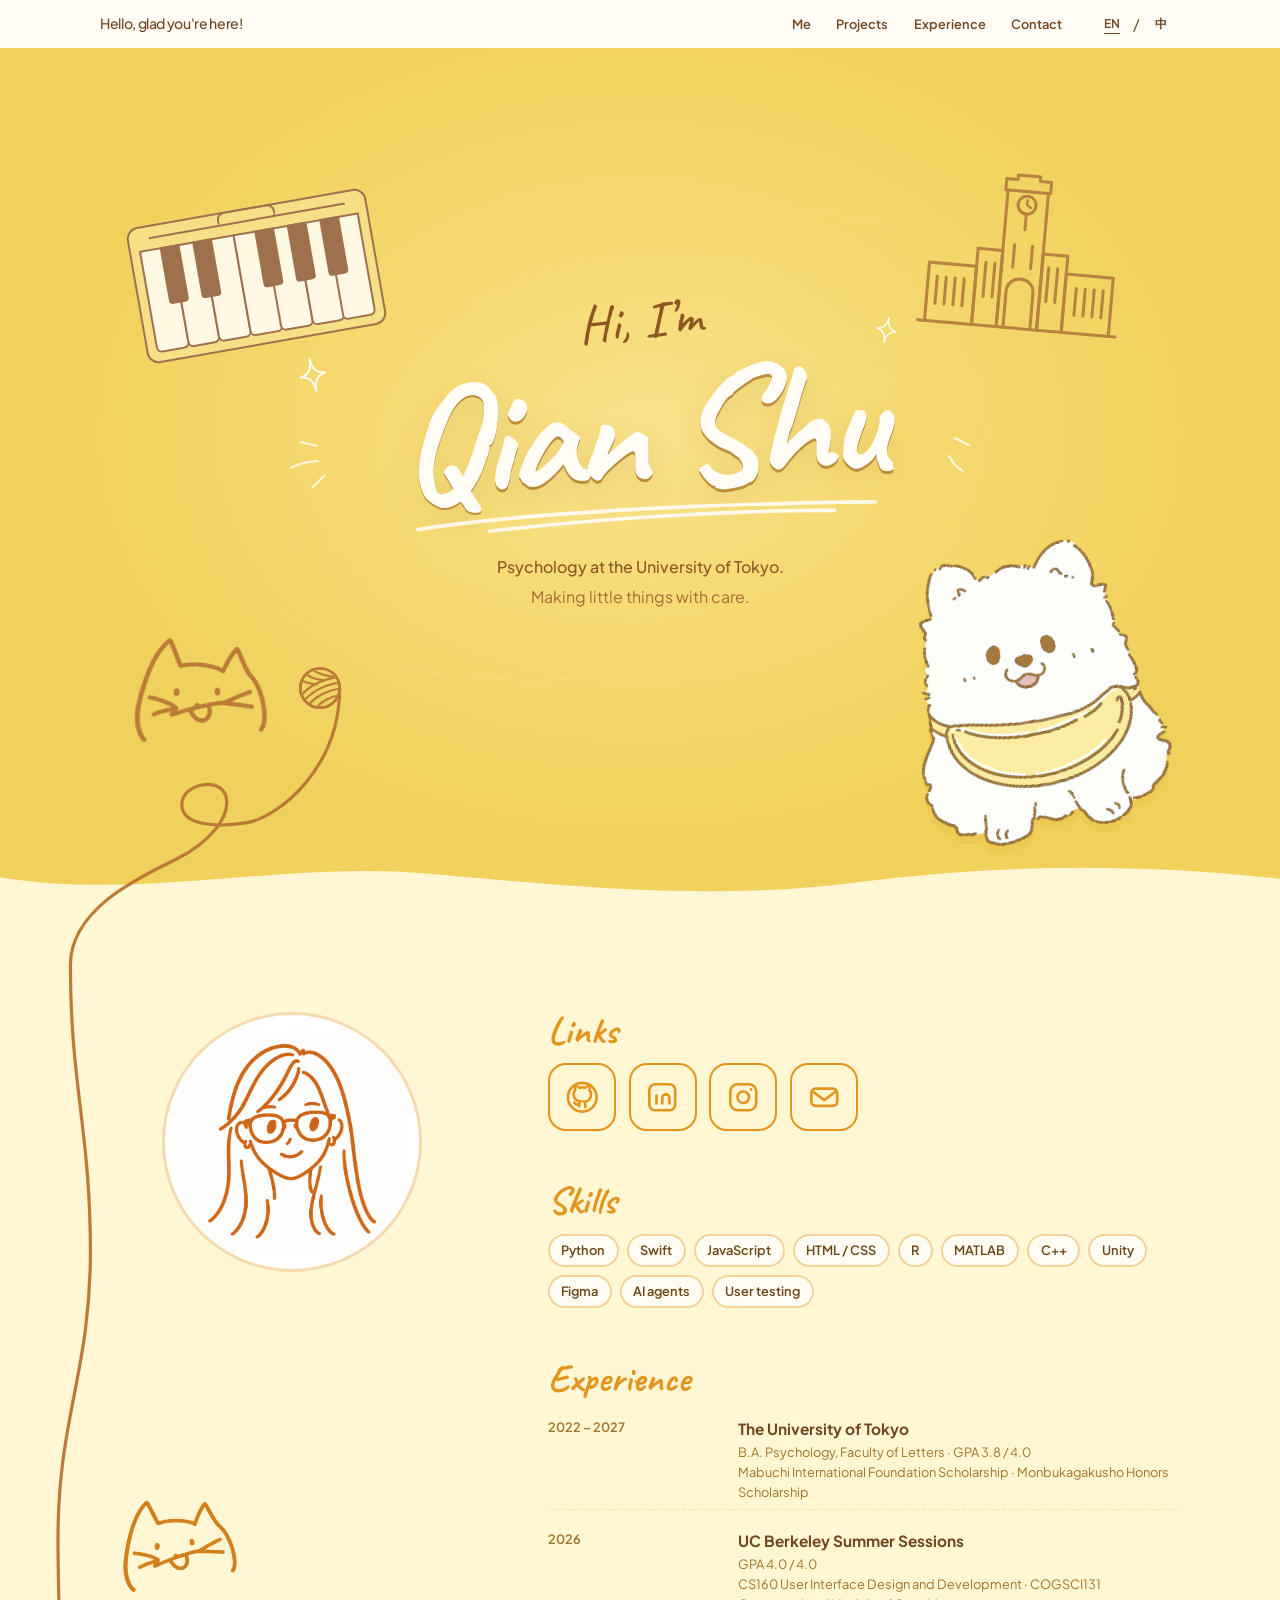
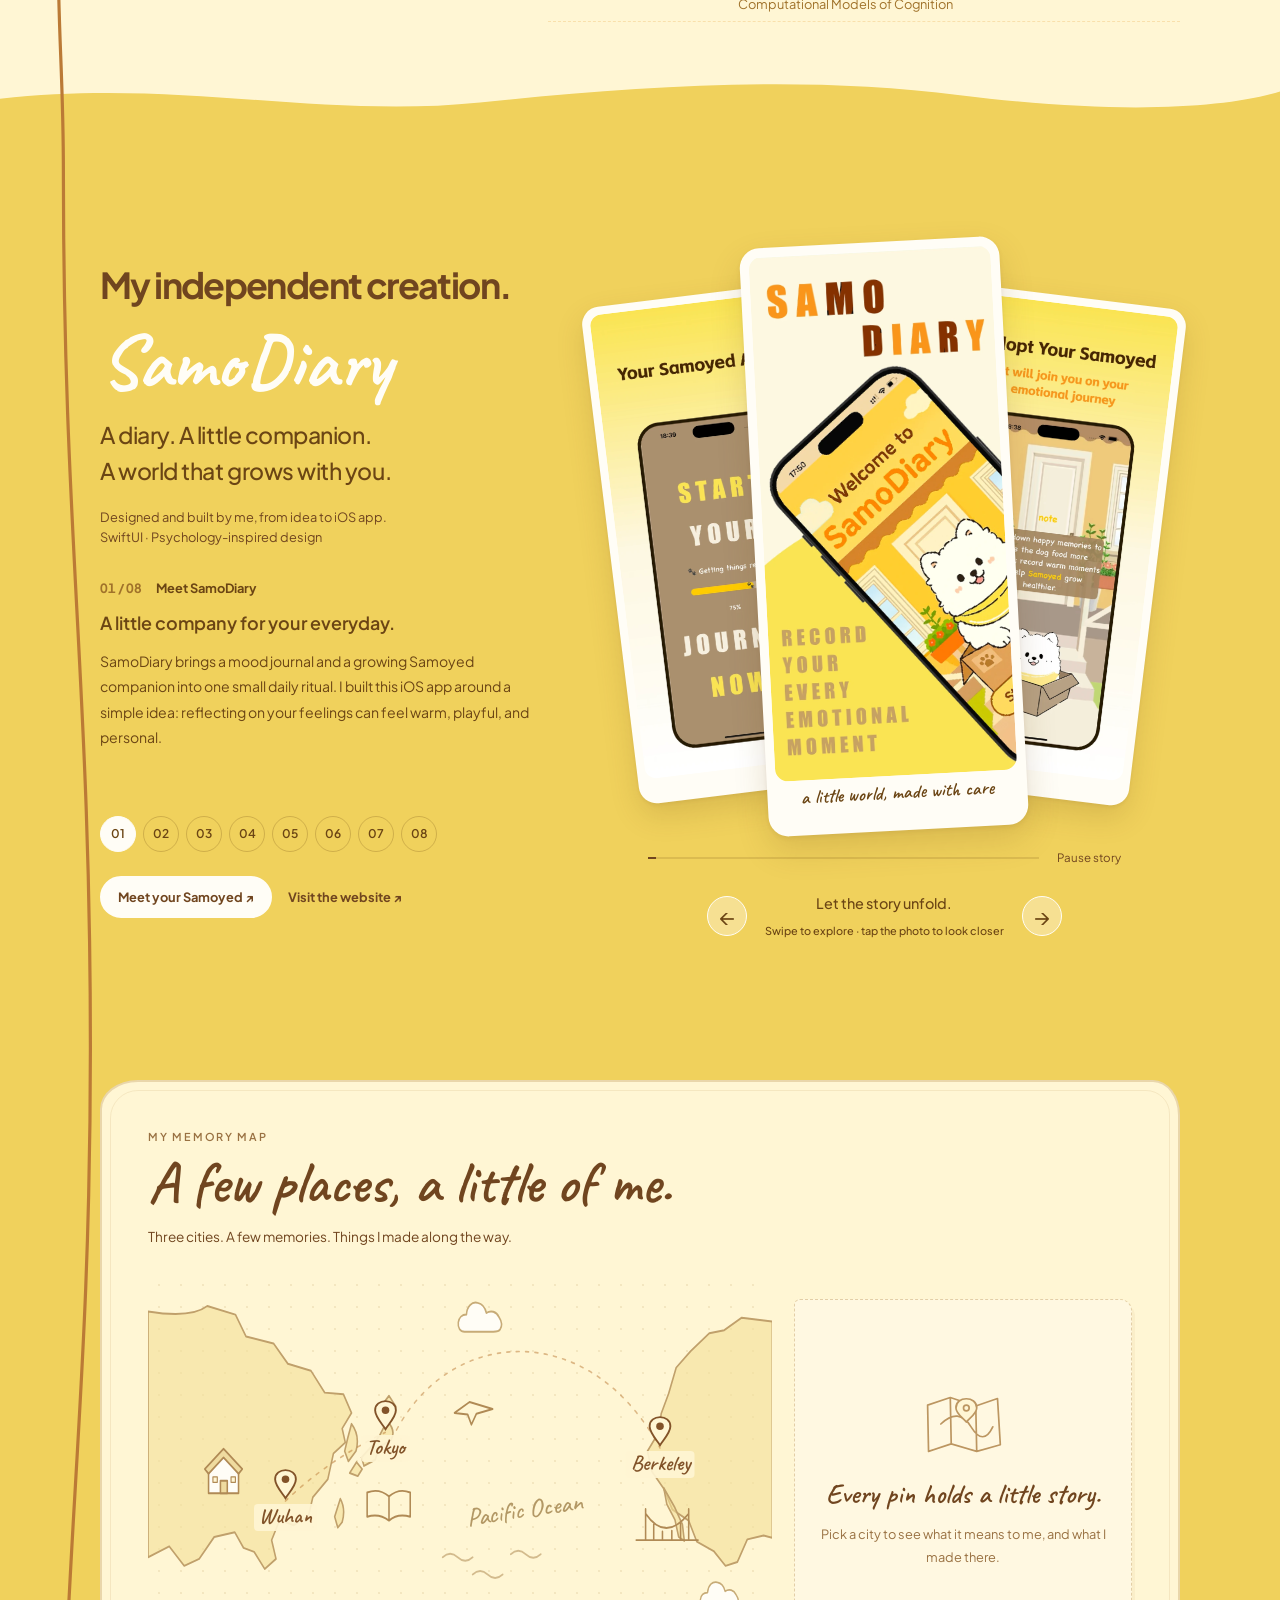
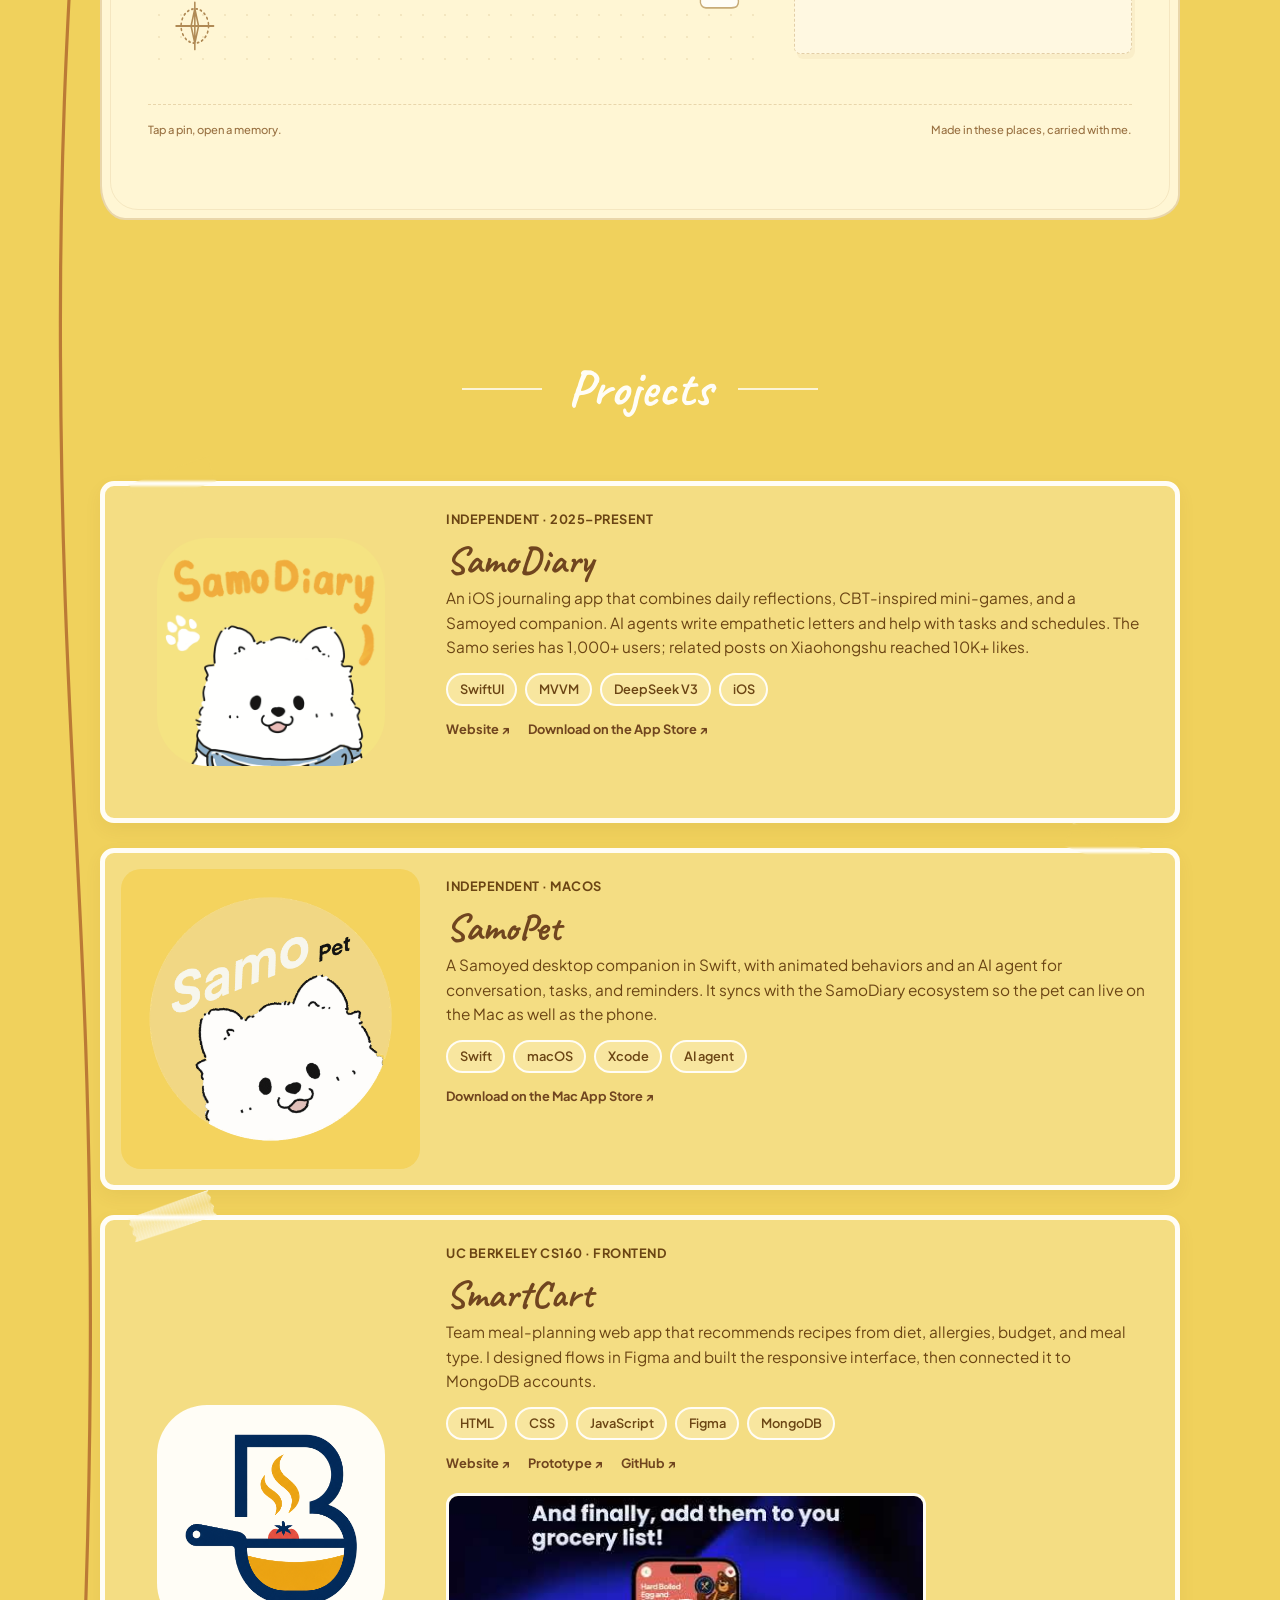
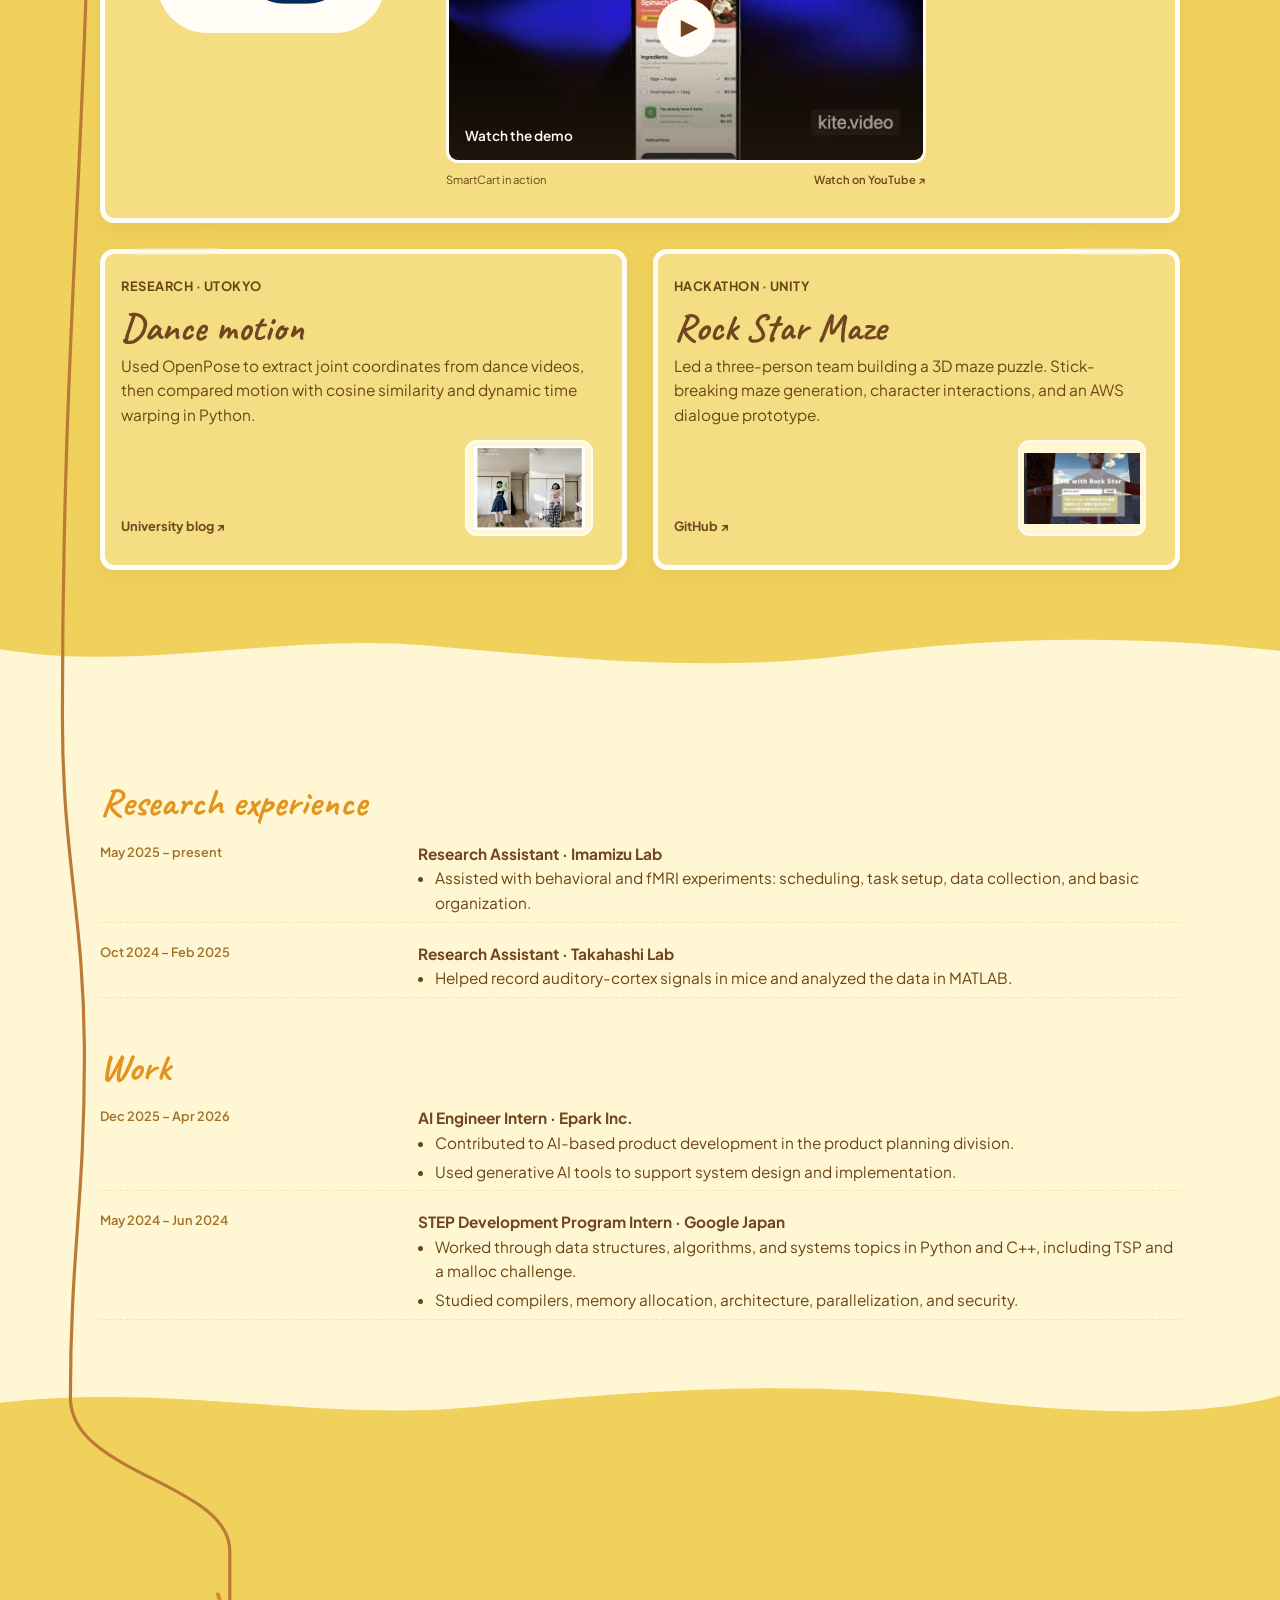
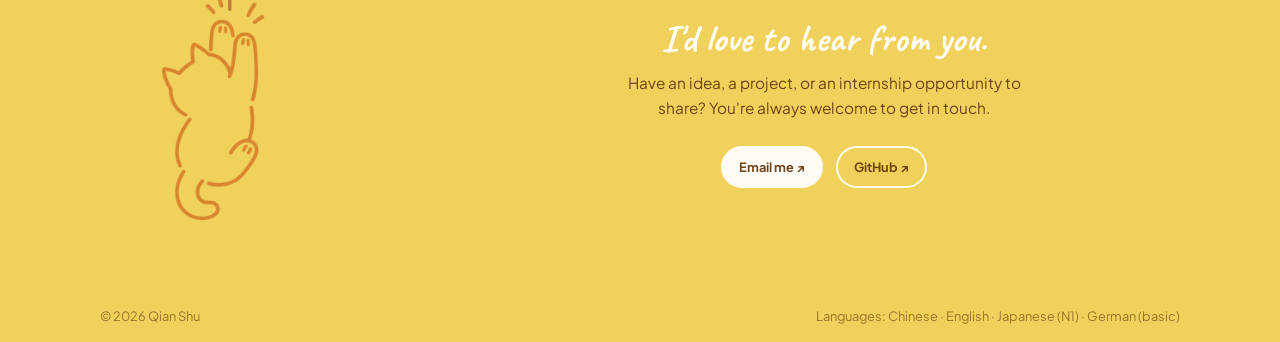
==== index.html @ bfe756b3 "Polish Chinese portfolio copy and refine memory map illustrations" ====
<!DOCTYPE html>
<html lang="en">
<head>
    <meta charset="UTF-8">
    <meta name="viewport" content="width=device-width, initial-scale=1.0">
    <meta name="description" content="Qian Shu — psychology student at the University of Tokyo. Personal site: internships, research, and selected work.">
    <meta property="og:title" content="Qian Shu">
    <meta property="og:description" content="Psychology student at the University of Tokyo. AI application engineer intern in Tokyo.">
    <title>Qian Shu</title>
    <link rel="preconnect" href="https://fonts.googleapis.com">
    <link rel="preconnect" href="https://fonts.gstatic.com" crossorigin>
    <link href="https://fonts.googleapis.com/css2?family=Caveat:wght@500;600;700&family=Plus+Jakarta+Sans:ital,wght@0,400;0,500;0,600;0,700;0,800;1,500;1,600&display=swap" rel="stylesheet">
    <link rel="stylesheet" href="portfolio-assets/memory-map.css">
    <style>
        /* === PERSONAL SITE BASE CSS === */
        :root {
            --bg: #faf8f5;
            --fg: #1a1a1a;
            --accent: #2563eb;
            --muted: #888;
            --surface: #fff;
            --border: #e8e4de;
            --font-display: 'Caveat', cursive;
            --font-body: 'Plus Jakarta Sans', sans-serif;
            --font-mono: var(--font-body);
            --title: clamp(2rem, 5vw, 4rem);
            --h2: clamp(1.5rem, 3vw, 2.5rem);
            --h3: clamp(1.1rem, 2vw, 1.5rem);
            --body: clamp(0.875rem, 1.2vw, 1.1rem);
            --small: clamp(0.75rem, 1vw, 0.875rem);
            --space-xs: clamp(4px, 0.5vw, 8px);
            --space-sm: clamp(8px, 1vw, 16px);
            --space-md: clamp(16px, 2vw, 32px);
            --space-lg: clamp(32px, 4vw, 64px);
            --space-xl: clamp(48px, 8vw, 128px);
            --max-width: min(90vw, 800px);
            --ease: cubic-bezier(0.16, 1, 0.3, 1);
            --duration: 0.6s;
        }

        *, *::before, *::after { margin: 0; padding: 0; box-sizing: border-box; }
        html { scroll-behavior: smooth; scroll-padding-top: 52px; }
        body {
            font-family: var(--font-body);
            font-size: var(--body);
            color: var(--fg);
            background: var(--bg);
            line-height: 1.6;
            -webkit-font-smoothing: antialiased;
            -moz-osx-font-smoothing: grayscale;
        }
        button, input, textarea, select { font: inherit; }
        img { max-width: 100%; height: auto; display: block; }
        a { color: var(--accent); text-decoration: none; transition: color 0.2s ease; }

        .reveal {
            opacity: 0;
            transform: translateY(20px);
            transition: opacity var(--duration) var(--ease), transform var(--duration) var(--ease);
        }
        .reveal.visible { opacity: 1; transform: none; }
        .reveal:nth-child(2) { transition-delay: 0.1s; }
        .reveal:nth-child(3) { transition-delay: 0.2s; }
        .reveal:nth-child(4) { transition-delay: 0.3s; }

        @media (prefers-reduced-motion: reduce) {
            *, *::before, *::after {
                animation-duration: 0.01ms !important;
                transition-duration: 0.2s !important;
                scroll-behavior: auto !important;
            }
            .reveal { opacity: 1; transform: none; }
        }

        @media (max-width: 768px) {
            :root {
                --space-lg: clamp(24px, 3vw, 48px);
                --space-xl: clamp(32px, 5vw, 64px);
            }
        }

        /* === PRESET: yolk cream fairy-tale (sketch) === */
        :root {
            --bg: #f0d15c;
            --bg-deep: #e7c44a;
            --cream: #fff6d4;
            --fg: #6b4514;
            --accent: #e3941c;
            --muted: #a0722a;
            --surface: rgba(255, 248, 220, 0.55);
            --border: rgba(255, 255, 255, 0.7);
            --ink-white: #fffdf6;
            --ink-strong: #70451f;
            --yarn-ink: #bb7a36;
            --font-display: 'Caveat', cursive;
            --font-body: 'Plus Jakarta Sans', sans-serif;
            --max-width: min(92vw, 1080px);
            --title: clamp(2.65rem, 7.8vw, 5.8rem);
            --radius: clamp(16px, 2.4vw, 28px);
        }

        body {
            background:
                radial-gradient(1200px 600px at 10% -10%, #ffe98a 0%, transparent 55%),
                radial-gradient(900px 500px at 110% 8%, #f7dc6a 0%, transparent 50%),
                var(--bg);
            overflow-x: hidden;
            position: relative;
        }

        .skip {
            position: absolute;
            left: -999px;
            top: 0;
        }
        .skip:focus {
            left: var(--space-sm);
            top: var(--space-sm);
            z-index: 20;
            background: var(--cream);
            color: var(--fg);
            padding: var(--space-xs) var(--space-sm);
            border-radius: 8px;
        }

        .wrap {
            width: var(--max-width);
            margin: 0 auto;
            position: relative;
            z-index: 2;
        }

        .band {
            position: relative;
            padding: var(--space-xl) 0;
            border-bottom: 0;
        }
        .band:not(.hero-band) {
            padding-top: clamp(72px, 9vw, 112px);
        }
        .band-yolk { background: var(--bg); }
        .band-cream {
            background: var(--cream);
        }
        .band-wave {
            position: absolute;
            left: 0;
            right: 0;
            bottom: -1px;
            width: 100%;
            height: 44px;
            display: block;
            z-index: 3;
            pointer-events: none;
        }
        .band-yolk > .band-wave { color: var(--cream); }
        .band-cream > .band-wave { color: var(--bg); }
        #experience > .band-wave { z-index: 0; }

        .hero-band {
            overflow-x: clip;
            min-height: 100svh;
            display: flex;
            align-items: center;
            padding-top: clamp(48px, 8vw, 88px);
            padding-bottom: var(--space-lg);
        }

        .site-nav {
            position: fixed;
            top: 0;
            left: 0;
            right: 0;
            z-index: 10;
            padding: 4px 0;
            background: var(--nav-background, var(--ink-white));
            border-radius: 0;
        }
        .site-nav .wrap {
            display: flex;
            align-items: center;
            justify-content: space-between;
            gap: var(--space-md);
        }
        .logo {
            font-family: var(--font-display);
            font-size: clamp(1.15rem, 2vw, 1.55rem);
            color: var(--ink-white);
            font-weight: 700;
        }
        .nav-links {
            display: flex;
            gap: clamp(12px, 2vw, 28px);
        }
        .nav-links a {
            color: var(--fg);
            font-size: var(--small);
            font-weight: 600;
        }
        .nav-links a:hover { color: var(--ink-strong); }

        /* doodle layer */
        .doodle {
            position: absolute;
            pointer-events: none;
            color: var(--accent);
            z-index: 1;
        }
        .doodle svg {
            width: 100%;
            height: 100%;
            overflow: visible;
        }
        .doodle-label {
            font-family: var(--font-display);
            fill: var(--accent);
            font-size: 18px;
            font-weight: 700;
        }
        .piano {
            width: clamp(176px, 25vw, 280px);
            top: 108px;
            left: max(10px, calc(50% - 540px));
            transform: rotate(-12deg);
            pointer-events: auto;
            background: none;
            border: 0;
            padding: 0;
            z-index: 5;
        }
        .piano-inner { display: block; width: 100%; animation: float 5s var(--ease) infinite; }
        .piano-case {
            background: #f7df88;
            border: 2.8px solid var(--accent);
            border-radius: 12px;
            padding: 10px 8px 8px;
        }
        .piano-lid {
            height: 0;
            margin: 0 12px 10px;
            border-top: 2.6px solid var(--accent);
            position: relative;
            background: none;
        }
        .piano-lid::after {
            content: "";
            position: absolute;
            left: 50%;
            bottom: 2px;
            width: 30%;
            height: 12px;
            transform: translateX(-50%);
            border: 2.6px solid var(--accent);
            border-bottom: 0;
            border-radius: 8px 8px 0 0;
            background: none;
        }
        .piano-keys {
            position: relative;
            height: clamp(76px, 10.5vw, 104px);
            background: transparent;
            padding: 0;
        }
        .white-keys {
            display: flex;
            height: 100%;
            gap: 0;
        }
        .pkey-white {
            flex: 1;
            height: 100%;
            border: 2.3px solid var(--accent);
            padding: 0;
            margin: 0 0 0 -2.3px;
            cursor: pointer;
            border-radius: 0 0 6px 6px;
            background: #fff9e4;
            transform: translateY(0);
            transform-origin: top center;
            transition: transform 70ms ease, background 70ms ease;
            -webkit-tap-highlight-color: transparent;
        }
        .pkey-white:first-child { margin-left: 0; }
        .pkey-white:hover { background: var(--ink-white); }
        .pkey-white.is-pressed {
            transform: translateY(6px);
            background: var(--ink-white);
        }
        .pkey-white:focus-visible,
        .pkey-black:focus-visible {
            outline: 2px dashed var(--accent);
            outline-offset: 3px;
        }
        .black-keys {
            position: absolute;
            left: 0;
            right: 0;
            top: 0;
            height: 56%;
        }
        .pkey-black {
            position: absolute;
            top: 0;
            width: 9%;
            height: 100%;
            padding: 0;
            margin: 0;
            cursor: pointer;
            border: 2.2px solid var(--accent);
            border-radius: 0 0 4px 4px;
            background: var(--accent);
            transform: translateY(0);
            transform-origin: top center;
            transition: transform 70ms ease, filter 70ms ease;
            -webkit-tap-highlight-color: transparent;
        }
        .pkey-black:hover { filter: brightness(1.08); }
        .pkey-black.is-pressed {
            transform: translateY(5px);
            filter: brightness(0.82);
        }
        .hero-greeting {
            position: absolute;
            top: 76px;
            left: max(16px, calc(50% - 540px));
            font: 600 clamp(1.4rem, 2.8vw, 2rem) / 1.15 var(--font-display);
            color: var(--ink-white);
            z-index: 2;
        }
        .campus {
            width: clamp(152px, 23vw, 240px);
            aspect-ratio: 5 / 4;
            top: 108px;
            right: max(18px, calc(50% - 530px));
            transform: rotate(5deg);
            transform-origin: 50% 85%;
            pointer-events: auto;
            cursor: pointer;
            padding: 0;
            border: 0;
            background: none;
            z-index: 5;
        }
        .campus svg { display: block; animation: float 6s 0.4s var(--ease) infinite; }
        .campus.is-ringing svg { animation: campus-ring 0.65s ease-in-out; }
        .campus:focus-visible { outline: 2px dashed var(--accent); outline-offset: 8px; border-radius: 12px; }
        .hero-cat { width: clamp(156px, 23vw, 260px); left: max(8px, calc(50% - 560px)); bottom: 15%; pointer-events: auto; z-index: 5; }
        .hero-dog { width: clamp(126px, 18vw, 205px); right: max(20px, calc(50% - 530px)); bottom: 17%; pointer-events: auto; }
        #me { padding-bottom: clamp(64px, 8vw, 96px); }
        #me .panel-block:last-child { margin-bottom: 0; }
        .about-cat {
            position: absolute;
            left: max(10px, calc(50% - 540px));
            bottom: 96px;
            width: clamp(110px, 16vw, 168px);
            pointer-events: auto;
            z-index: 5;
            margin: 0;
        }

        .pet {
            cursor: pointer;
            background: none;
            border: 0;
            padding: 0;
            filter: drop-shadow(0 8px 0 rgba(227, 148, 28, 0.12));
        }
        .hero-cat,
        .about-cat {
            filter: none;
        }
        .pet-face {
            display: block;
            width: 100%;
            transform-origin: 50% 80%;
            transition: transform 0.2s var(--ease);
        }
        .pet img { width: 100%; pointer-events: none; }
        .pet.hop .pet-face { animation: hop 0.55s var(--ease); }
        .hero-dog .pet-face { position: relative; aspect-ratio: 785 / 900; }
        .hero-dog .pet-sprite {
            position: absolute;
            width: 206%;
            max-width: none;
            left: -58%;
            top: -39%;
            filter: url(#samo-warm-ink);
        }
        .hero-dog.is-heart .pet-sprite {
            width: 125%;
            left: -12.5%;
            top: 4%;
        }
        .color-filters { position: absolute; width: 0; height: 0; pointer-events: none; }
        .yarn-finale {
            position: relative;
            height: clamp(250px, 26vw, 340px);
            margin-top: var(--space-md);
        }
        .grab-cat {
            position: absolute;
            width: clamp(170px, 21vw, 220px);
            left: max(8px, calc(50% - 540px));
            bottom: 0;
            z-index: 5;
        }
        .grab-cat { filter: none; }
        .grab-cat .pet-face { transform-origin: 50% 90%; }
        .pet:focus-visible { outline: 2px dashed var(--accent); outline-offset: 6px; border-radius: 40%; }

        .yarn {
            position: absolute;
            width: 48px;
            height: 48px;
            z-index: 4;
            pointer-events: auto;
            cursor: pointer;
            border: 0;
            padding: 0;
            background: none;
            left: 0;
            top: 0;
        }
        .yarn svg {
            width: 100%;
            height: 100%;
            overflow: visible;
            display: block;
            color: var(--accent);
        }
        .yarn svg path { stroke-width: 1.8px; }
        .yarn svg > circle { stroke-width: 2.4px; }
        .yarn:hover { transform: scale(1.08); }

        .yarn-trail-page {
            position: absolute;
            top: 0;
            left: 0;
            width: 100%;
            pointer-events: none;
            z-index: 4;
            overflow: visible;
        }
        .yarn-trail-page path {
            fill: none;
            stroke: var(--accent);
            stroke-width: 3.2px;
            stroke-linecap: round;
            stroke-linejoin: round;
            opacity: 1;
        }

        .hero-copy {
            text-align: center;
            max-width: min(90vw, 820px);
            margin: 0 auto;
            position: relative;
            z-index: 2;
        }
        .hero-copy h1 {
            font-family: var(--font-display);
            font-size: var(--title);
            font-weight: 700;
            line-height: 1.05;
            color: var(--ink-white);
            letter-spacing: 0.01em;
            text-shadow: 0 2px 0 rgba(227, 148, 28, 0.25);
        }
        .hero-copy h1 em {
            font-style: italic;
            color: #fff;
        }
        .hero-copy .lede {
            margin-top: var(--space-sm);
            font-family: var(--font-display);
            font-size: clamp(1.5rem, 3.6vw, 2.4rem);
            color: var(--ink-white);
            line-height: 1.25;
        }

        /* about band — sketch middle */
        .about-grid {
            display: grid;
            grid-template-columns: minmax(180px, 0.85fr) minmax(0, 1.4fr);
            gap: clamp(24px, 5vw, 72px);
            align-items: start;
        }
        .portrait-col {
            display: flex;
            flex-direction: column;
            align-items: center;
            gap: var(--space-md);
            position: relative;
        }
        .portrait {
            position: relative;
            width: clamp(168px, 24vw, 260px);
            aspect-ratio: 1;
            border-radius: 50%;
            border: 3px solid rgba(227, 148, 28, 0.35);
            background: #fff;
            overflow: hidden;
            display: grid;
            place-items: center;
        }
        .portrait-photo {
            width: 88%;
            height: 88%;
            object-fit: contain;
            object-position: center 62%;
        }

        .panel-block { margin-bottom: var(--space-lg); }
        .hand-title {
            font-family: var(--font-display);
            font-size: clamp(1.8rem, 3vw, 2.6rem);
            color: var(--ink-white);
            font-weight: 700;
            line-height: 1;
            margin-bottom: var(--space-sm);
        }

        .link-row {
            display: flex;
            flex-wrap: wrap;
            gap: var(--space-sm);
        }
        .link-tile {
            width: clamp(52px, 7vw, 68px);
            aspect-ratio: 1;
            border: 2.5px solid var(--ink-white);
            border-radius: 18px;
            display: grid;
            place-items: center;
            color: var(--ink-white);
            background: transparent;
            transition: transform 0.3s var(--ease), background 0.3s ease, color 0.3s ease;
        }
        .link-tile svg { width: 54%; }
        .link-tile:hover {
            transform: translateY(-4px) rotate(-4deg);
            background: var(--ink-white);
            color: var(--accent);
        }

        .tags { display: flex; flex-wrap: wrap; gap: 8px; }
        .tag {
            display: inline-block;
            padding: 0.35em 0.9em;
            border: 2px solid var(--ink-white);
            border-radius: 999px;
            color: var(--fg);
            background: rgba(255, 246, 212, 0.35);
            font-size: var(--small);
            font-weight: 600;
            transition: transform 0.25s var(--ease), background 0.25s ease, color 0.25s ease;
        }
        .tag:hover {
            transform: translateY(-2px);
            background: var(--ink-white);
            color: var(--ink-strong);
        }

        .exp-mini {
            display: grid;
            gap: var(--space-sm);
        }
        .exp-mini article {
            display: grid;
            grid-template-columns: minmax(92px, 0.4fr) 1fr;
            gap: var(--space-sm);
            padding: 0.4em 0;
            border-bottom: 1px dashed rgba(255,255,255,0.5);
            transition: transform 0.3s var(--ease);
        }
        .exp-mini article:hover { transform: translateX(6px); }
        .exp-mini time {
            font-size: var(--small);
            color: var(--muted);
            font-weight: 600;
        }
        .exp-mini h3 {
            font-size: var(--body);
            font-weight: 700;
            color: var(--fg);
        }
        .exp-mini p { font-size: var(--small); color: var(--muted); }

        .band-cream .hand-title { color: var(--accent); }
        .band-cream .link-tile {
            color: var(--accent);
            border-color: var(--accent);
        }
        .band-cream .link-tile:hover {
            background: var(--accent);
            color: var(--ink-white);
        }
        .band-cream .tag {
            border-color: rgba(227, 148, 28, 0.42);
            background: rgba(255, 255, 255, 0.72);
        }
        .band-cream .exp-mini article {
            border-bottom-color: rgba(227, 148, 28, 0.22);
        }
        .band-cream .exp-mini h3 { color: var(--ink-strong); }
        .band-cream .edu-card {
            border-color: rgba(227, 148, 28, 0.4);
            background: rgba(255, 255, 255, 0.58);
        }
        .band-cream .edu-card:hover { background: #fff; }

        .projects-head {
            text-align: center;
            margin-bottom: var(--space-lg);
        }
        .projects-head h2 {
            font-family: var(--font-display);
            font-size: clamp(2.2rem, 4vw, 3.4rem);
            color: var(--ink-white);
            display: inline-flex;
            align-items: center;
            gap: var(--space-md);
        }
        .projects-head h2::before,
        .projects-head h2::after {
            content: "";
            width: clamp(32px, 8vw, 80px);
            height: 2px;
            background: var(--ink-white);
            opacity: 0.8;
        }

        .project-list {
            display: grid;
            gap: var(--space-md);
        }
        .project-card {
            display: grid;
            grid-template-columns: minmax(120px, 0.42fr) 1fr;
            gap: var(--space-md);
            align-items: stretch;
            border: 2.5px solid var(--ink-white);
            border-radius: var(--radius);
            padding: clamp(10px, 1.4vw, 16px);
            background: rgba(255, 255, 255, 0.12);
            transition: transform 0.35s var(--ease), background 0.35s ease, box-shadow 0.35s ease;
        }
        .project-card:hover {
            transform: translateY(-6px) rotate(-0.4deg);
            background: rgba(255, 255, 255, 0.28);
            box-shadow: 0 16px 0 rgba(227, 148, 28, 0.08);
        }
        .project-media {
            border-radius: calc(var(--radius) - 8px);
            overflow: hidden;
            min-height: 140px;
            background: var(--cream);
            display: grid;
            place-items: center;
        }
        .project-media img {
            width: 100%;
            height: 100%;
            object-fit: cover;
        }
        .project-media.icon {
            background: transparent;
            padding: 12%;
        }
        .project-media.icon img { object-fit: contain; height: auto; border-radius: 22%; }
        .project-media.logo {
            background: #f4d35e;
            padding: 8%;
        }
        .project-media.logo img { object-fit: contain; height: auto; }
        .project-media.smartcart { background: transparent; padding: 12%; }
        .smartcart-mark {
            display: grid;
            place-items: center;
            width: 100%;
            aspect-ratio: 1;
            padding: 10%;
            background: var(--ink-white);
            border-radius: 22%;
        }
        .project-media.bear {
            background: linear-gradient(180deg, #faf4ea, #f2b129 140%);
            padding: 8% 8% 0;
        }
        .project-media.bear img { object-fit: contain; height: 100%; }
        .project-media.empty {
            background: rgba(255,255,255,0.2);
            color: var(--muted);
            font-size: var(--small);
            text-align: center;
            padding: var(--space-md);
            font-family: var(--font-display);
            font-size: clamp(1rem, 2vw, 1.3rem);
        }
        .project-body { padding: var(--space-xs) var(--space-sm) var(--space-sm) 0; }
        .kicker {
            font-size: var(--small);
            font-weight: 700;
            letter-spacing: 0.04em;
            text-transform: uppercase;
            color: var(--accent);
            margin-bottom: 4px;
        }
        .project-body h3 {
            font-family: var(--font-display);
            font-size: clamp(1.7rem, 3vw, 2.4rem);
            color: var(--ink-white);
            line-height: 1;
            margin-bottom: 6px;
        }
        .project-body p { color: var(--fg); margin-bottom: var(--space-sm); }
        .project-links { display: flex; flex-wrap: wrap; gap: 12px 18px; margin-top: var(--space-sm); }
        .project-links a {
            color: var(--ink-strong);
            font-weight: 700;
            font-size: var(--small);
            background-image: linear-gradient(var(--accent), var(--accent));
            background-position: 0 100%;
            background-repeat: no-repeat;
            background-size: 0 2px;
            transition: background-size 0.3s ease;
        }
        .project-links a:hover { background-size: 100% 2px; }

        .split-two {
            display: grid;
            grid-template-columns: 1fr 1fr;
            gap: var(--space-md);
        }
        .split-two .project-card {
            grid-template-columns: 1fr;
        }
        .split-two .project-body { display: flex; flex-direction: column; }
        .project-bottom {
            display: flex;
            justify-content: space-between;
            align-items: flex-end;
            gap: 16px;
            margin-top: auto;
        }
        .project-thumb {
            flex: 0 0 clamp(100px, 10vw, 136px);
            aspect-ratio: 4 / 3;
            border: 2px solid var(--ink-white);
            border-radius: 12px;
            padding: 4px;
            background: var(--cream);
            overflow: hidden;
        }
        .project-thumb img { width: 100%; height: 100%; object-fit: contain; border-radius: 7px; }


        .edu-row {
            display: grid;
            grid-template-columns: 1fr 1fr;
            gap: var(--space-md);
            margin-top: var(--space-lg);
        }
        .edu-card {
            border: 2px dashed var(--ink-white);
            border-radius: var(--radius);
            padding: var(--space-md);
            background: rgba(255,255,255,0.1);
            transition: transform 0.3s var(--ease), background 0.3s ease;
        }
        .edu-card:hover { transform: translateY(-4px); background: rgba(255,255,255,0.22); }
        .edu-card h3 {
            font-size: var(--h3);
            color: var(--fg);
            margin: 4px 0;
        }

        .contact {
            text-align: center;
            padding-bottom: 16px;
        }
        .contact-lead {
            max-width: 40ch;
            margin: 0 auto var(--space-md);
            color: var(--fg);
        }
        .contact-actions {
            display: flex;
            flex-wrap: wrap;
            justify-content: center;
            gap: var(--space-sm);
        }
        .btn {
            display: inline-flex;
            align-items: center;
            justify-content: center;
            padding: 0.7em 1.25em;
            border-radius: 999px;
            font-weight: 700;
            font-size: var(--small);
            border: 2px solid var(--ink-white);
            color: var(--fg);
            background: transparent;
            transition: transform 0.3s var(--ease), background 0.3s ease, color 0.3s ease;
        }
        .btn:hover { transform: translateY(-3px) rotate(-2deg); }
        .btn-fill {
            background: var(--ink-white);
            color: var(--ink-strong);
        }
        .btn-fill:hover { color: var(--ink-strong); }
        .site-footer {
            margin-top: var(--space-sm);
            display: flex;
            justify-content: space-between;
            gap: var(--space-md);
            font-size: var(--small);
            color: var(--muted);
        }

        .exp-full ul { padding-left: 1.1em; color: var(--fg); }
        .exp-full li + li { margin-top: 4px; }

        @keyframes float {
            0%, 100% { transform: translateY(0); }
            50% { transform: translateY(-10px); }
        }
        @keyframes campus-ring {
            0%, 100% { transform: translateY(0) rotate(0); }
            20% { transform: translateY(-8px) rotate(-6deg); }
            45% { transform: translateY(-5px) rotate(6deg); }
            70% { transform: translateY(-3px) rotate(-3deg); }
        }
        @keyframes hop {
            0% { transform: translateY(0) scale(1); }
            35% { transform: translateY(-18px) scale(1.06); }
            100% { transform: translateY(0) scale(1); }
        }

        @media (max-width: 768px) {
            .nav-links { display: none; }
            .about-grid,
            .project-card,
            .split-two,
            .edu-row,
            .exp-mini article {
                grid-template-columns: 1fr;
            }
            .hero-greeting { top: 72px; left: 5%; }
            .piano { width: min(52vw, 240px); top: 108px; }
            .campus { width: 37vw; max-width: 188px; top: 108px; right: 5%; }
            .hero-cat { left: 0; bottom: 5%; width: 43vw; }
            .hero-dog { right: 7%; bottom: 5%; width: 32vw; }
            #me { padding-bottom: 170px; }
            .about-cat { left: 12%; bottom: 36px; width: 28vw; }
            .hero-band { min-height: 100svh; }
            .site-footer { flex-direction: column; text-align: center; }
        }

        @media (max-width: 400px) {
            .contact-actions .btn { width: 100%; }
        }

        /* SamoDiary postcards and the taped project collection. */
        .samo-feature {
            display: grid;
            grid-template-columns: minmax(0, 0.85fr) minmax(0, 1.15fr);
            gap: clamp(24px, 4vw, 56px);
            align-items: center;
            padding: 12px 0 clamp(88px, 11vw, 144px);
        }
        .samo-feature h2 {
            font: 700 clamp(3.8rem, 6vw, 5.8rem) / 1 var(--font-display);
            color: var(--ink-white);
            margin: 12px 0;
        }
        .samo-intro { font: 500 clamp(1.1rem, 1.8vw, 1.45rem) / 1.55 var(--font-body); letter-spacing: -.02em; }
        .samo-byline { font-size: var(--small); margin-top: 18px; color: var(--ink-strong); }
        .samo-story { margin-top: 30px; min-height: 218px; }
        .samo-chapter { display: flex; align-items: baseline; gap: 14px; font-size: var(--small); font-weight: 700; }
        .samo-counter { color: var(--muted); font-variant-numeric: tabular-nums; white-space: nowrap; }
        .samo-story h3 { font: 600 clamp(1rem, 1.4vw, 1.2rem) / 1.5 var(--font-body); margin: 12px 0; }
        .samo-story > p:last-child { font-size: clamp(0.875rem, 1.1vw, 1rem); line-height: 1.8; }
        .samo-chapters { display: flex; flex-wrap: wrap; gap: 7px; margin: 20px 0 24px; }
        .samo-chapters button {
            width: 36px; height: 36px; border: 1px solid rgba(107,69,20,0.24);
            border-radius: 50%; background: transparent; color: var(--fg); font: 600 0.75rem var(--font-body);
            cursor: pointer; transition: transform .2s, background .2s;
        }
        .samo-chapters button:hover { transform: translateY(-3px); }
        .samo-chapters button[aria-current="true"] { background: var(--ink-white); border-color: var(--ink-white); }
        .samo-feature-links { display: flex; align-items: center; flex-wrap: wrap; gap: 16px; }
        .samo-website { font-size: var(--small); font-weight: 700; color: var(--ink-strong); }
        .samo-gallery { min-width: 0; }
        .samo-deck {
            position: relative; height: clamp(510px, 46vw, 620px);
            display: grid; place-items: center; isolation: isolate; touch-action: pan-y;
        }
        .samo-print {
            position: absolute; width: 46%; max-width: 260px;
            padding: 9px 9px 28px; border: 0; border-radius: 20px;
            background: var(--ink-white); color: var(--fg); cursor: pointer;
            box-shadow: 0 14px 32px rgba(107,69,20,.17), 0 2px 4px rgba(107,69,20,.08);
            transition: transform .5s var(--ease), box-shadow .3s;
        }
        .samo-print img { border-radius: 13px; width: 100%; height: auto; aspect-ratio: 1290 / 2796; object-fit: contain; pointer-events: none; }
        .samo-print-prev { transform: translate(-61%, 6px) rotate(-7deg) scale(.89); z-index: 1; }
        .samo-print-next { transform: translate(61%, 8px) rotate(7deg) scale(.89); z-index: 1; }
        .samo-print-main { z-index: 2; transform: rotate(-3deg); }
        .samo-print-main:hover { transform: translateY(-8px) rotate(1deg); box-shadow: 0 22px 40px rgba(107,69,20,.2); }
        .samo-print-prev:hover { transform: translate(-68%, 0) rotate(-9deg) scale(.92); }
        .samo-print-next:hover { transform: translate(68%, 0) rotate(9deg) scale(.92); }
        .samo-print-caption { display: block; padding-top: 8px; font: 600 clamp(.95rem, 1.5vw, 1.2rem) / 1 var(--font-display); }
        .samo-gallery-controls { display: flex; align-items: center; justify-content: center; gap: 18px; margin-top: 18px; }
        .samo-gallery-controls p { text-align: center; font: 500 .9rem / 1.5 var(--font-body); }
        .samo-gallery-controls span { display: block; margin-top: 8px; font: 500 .68rem / 1.5 var(--font-body); }
        .samo-arrow { width: 40px; height: 40px; flex-shrink: 0; border: 1.5px solid var(--ink-white); border-radius: 50%; background: rgba(255,253,246,.35); color: var(--fg); font: 1.4rem var(--font-body); cursor: pointer; }
        .samo-arrow:hover { background: var(--ink-white); }
        .samo-feature button:focus-visible, .samo-lightbox button:focus-visible { outline: 2px dashed var(--fg); outline-offset: 5px; }
        .samo-lightbox { margin: auto; width: min(94vw, 760px); max-height: 94svh; padding: 30px 24px 16px; border: 0; border-radius: 14px; background: var(--cream); color: var(--fg); box-shadow: 0 24px 80px #3b260a55; }
        .samo-lightbox::backdrop { background: rgba(61,39,13,.66); backdrop-filter: blur(7px); }
        .samo-lightbox > img { height: 74svh; max-width: 100%; width: auto; object-fit: contain; margin: 0 auto; }
        .samo-close { position: absolute; right: 10px; top: 5px; border: 0; background: var(--cream); color: var(--fg); font-size: 1.8rem; cursor: pointer; width: 36px; height: 36px; border-radius: 50%; }
        .samo-lightbox-footer { display: flex; justify-content: space-between; align-items: center; gap: 16px; margin-top: 12px; }
        .samo-lightbox-footer p { text-align: center; font: 600 1.5rem var(--font-display); }
        body.has-lightbox { overflow: hidden; }
        .project-card { position: relative; border-width: 5px; border-radius: 14px; background: rgba(255,253,246,.25); box-shadow: 0 7px 18px rgba(107,69,20,.06); }
        .project-card::before {
            content: ''; position: absolute; top: -17px; left: 24px; z-index: 3;
            width: clamp(60px, 7.5vw, 86px); height: 27px; transform: rotate(-19deg); pointer-events: none;
            background: repeating-linear-gradient(92deg, #fffdf608 0 2px, #fffdf633 2px 3px), linear-gradient(180deg, #fffdf68a, #fffdf644 45%, #fffdf68a);
            border: 1px solid #fffdf699; backdrop-filter: blur(1px);
            clip-path: polygon(0 5%, 3% 14%, 0 28%, 3% 44%, 0 65%, 3% 80%, 0 96%, 100% 100%, 97% 82%, 100% 63%, 97% 45%, 100% 28%, 97% 10%, 100% 0);
        }
        .project-card:nth-child(even)::before { left: auto; right: 24px; transform: rotate(21deg); }
        .split-two .project-card:first-child::before { left: 28px; transform: rotate(-17deg); }
        .project-body h3 { color: var(--ink-strong); }
        .contact-layout { display: grid; grid-template-columns: minmax(180px, .65fr) minmax(0, 1.35fr); gap: var(--space-md); align-items: center; min-height: 340px; }
        .contact-copy { grid-column: 2; grid-row: 1; }
        .yarn-finale { grid-column: 1; grid-row: 1; height: 340px; margin-top: 0; }
        .grab-cat { width: 220px; left: 0; bottom: 50%; transform: translateY(50%); }
        .site-footer { margin-top: 32px; }
        @media (max-width: 768px) {
            .samo-feature { grid-template-columns: 1fr; gap: 26px; }
            .samo-feature-copy { max-width: 520px; }
            .samo-story { min-height: 206px; }
            .samo-gallery { width: 100%; max-width: 520px; justify-self: center; }
            .samo-deck { height: clamp(350px, 100vw, 500px); }
            .samo-print { width: 43%; max-width: 220px; padding: 7px 7px 20px; }
            .samo-print-caption { font-size: 1rem; }
            .samo-gallery-controls { gap: 12px; }
            .samo-gallery-controls p { font-size: .85rem; }
            .contact-layout { grid-template-columns: 88px minmax(0, 1fr); gap: 10px; min-height: 310px; }
            .contact-copy .hand-title { font-size: 1.9rem; }
            .contact-copy .contact-lead { font-size: .8rem; }
            .yarn-finale { height: 310px; }
            .grab-cat { width: 124px; left: -28px; }
            .contact-actions { gap: 8px; }
            .contact-actions .btn { width: auto; padding: .65em 1em; }
            .site-footer { margin-top: 20px; }
        }

        .piano { --accent: #9e704d; }
        .piano-case { background: #f7df88; }
        .pkey-white { background: #fff9e4; }
        .campus { color: #b7833f; }
        .hero-cat img { filter: url(#cat-caramel); }
        .yarn svg { color: var(--yarn-ink); }
        .yarn-trail-page path { stroke: var(--yarn-ink); }
        .project-video { width: min(100%, 480px); margin-top: 20px; }
        .project-video iframe { display: block; width: 100%; aspect-ratio: 16 / 9; min-height: 200px; border: 3px solid var(--ink-white); border-radius: 12px; background: var(--cream); }
        .project-video-cover { display: block; position: relative; aspect-ratio: 16 / 9; min-height: 200px; overflow: hidden; border: 3px solid var(--ink-white); border-radius: 12px; background: var(--cream); }
        .project-video-cover > img { width: 100%; height: 100%; object-fit: cover; }
        .project-video-cover::after { content: ''; position: absolute; inset: 0; background: linear-gradient(transparent 40%, #39261388); }
        .video-play { position: absolute; left: 50%; top: 50%; transform: translate(-50%, -50%); width: 58px; height: 58px; display: grid; place-items: center; padding-left: 4px; border-radius: 50%; background: var(--ink-white); color: var(--ink-strong); font-size: 1.4rem; z-index: 1; transition: scale .2s; }
        .project-video-cover:hover .video-play { scale: 1.1; }
        .video-cover-label { position: absolute; bottom: 14px; left: 16px; z-index: 1; color: var(--ink-white); font-size: .85rem; font-weight: 600; }
        .project-video figcaption { display: flex; justify-content: space-between; flex-wrap: wrap; gap: 8px; margin-top: 8px; font-size: .7rem; }
        .project-video a { color: var(--ink-strong); font-weight: 600; }
        #work { overflow-x: clip; }
        .samo-deck { perspective: 1000px; }
        .samo-print-departing { z-index: 4; pointer-events: none; }
        .samo-autoplay { display: flex; align-items: center; gap: 18px; margin: 10px auto 0; width: 80%; }
        .samo-progress { flex: 1; height: 2px; overflow: hidden; background: rgba(107,69,20,.16); }
        .samo-progress > span { display: block; width: 100%; height: 100%; background: var(--ink-strong); transform: scaleX(0); transform-origin: left; }
        .samo-play-toggle { border: 0; background: none; color: var(--ink-strong); cursor: pointer; font-size: .72rem; padding: 8px 0; }

        /* A luminous handwritten name, framed by the four familiar doodles. */
        .hero-band {
            min-height: max(760px, 100svh);
            padding: 96px 0 88px;
            background: radial-gradient(ellipse at 50% 48%, #f9df82 0%, #f5d96e 32%, transparent 66%), var(--bg);
            isolation: isolate;
        }
        .hero-copy { max-width: min(88vw, 760px); }
        .hero-copy::before {
            content: ''; position: absolute; z-index: -1; pointer-events: none;
            inset: -76px -40px -56px; border-radius: 50%;
            background: radial-gradient(ellipse, #fff5c526, transparent 70%);
            border: 1px solid #fff7d43d; transform: rotate(-12deg);
            mask-image: linear-gradient(115deg, transparent 8%, #000 32%, #000 65%, transparent 92%);
        }
        .hero-spark {
            position: absolute; width: 30px; height: 38px; fill: none;
            stroke: var(--ink-white); stroke-width: 2; pointer-events: none;
        }
        .hero-spark-left { left: 5%; top: 19%; transform: rotate(-12deg); }
        .hero-spark-right { right: 16%; top: 5%; width: 23px; transform: rotate(12deg); }
        .hero-flourish {
            position: absolute; width: clamp(58px, 6vw, 86px); height: auto;
            fill: none; stroke: var(--ink-white); stroke-width: 2.2;
            stroke-linecap: round; stroke-linejoin: round; opacity: .85;
            pointer-events: none;
        }
        .hero-flourish path { vector-effect: non-scaling-stroke; }
        .hero-flourish-left { left: 0; top: 36%; transform: rotate(-8deg); }
        .hero-flourish-right { right: 0; top: 29%; transform: rotate(8deg); }
        .hero-copy h1 {
            display: flex;
            flex-direction: column;
            align-items: center;
            color: #8d5724;
            text-shadow: none;
            line-height: .94;
        }
        .hero-hi { display: block; margin: 0 0 8px; font-size: clamp(2.3rem, 4vw, 3.6rem); font-weight: 500; transform: rotate(-5deg); }
        .hero-copy h1 em {
            display: inline-block; position: relative;
            color: var(--ink-white); font-size: clamp(6.4rem, 12.8vw, 11.5rem);
            text-shadow: 0 3px 0 #bb8d3d, 0 10px 28px #a7792526;
            font-style: normal; font-weight: 700; letter-spacing: -.035em;
            transform: rotate(-3deg); padding: 0 10px 20px;
        }
        .name-underline { position: absolute; width: 95%; height: 22px; bottom: 0; left: 3%; fill: none; stroke: #fffdf6; stroke-width: 4; opacity: .9; stroke-linecap: round; }
        .hero-copy .lede { margin-top: 26px; font: 500 clamp(.85rem, 1.25vw, 1.05rem) / 1.9 var(--font-body); color: #8d5724; }
        .hero-copy .lede span { color: #a56c32; font-weight: 400; }
        .piano { width: clamp(185px, 19vw, 245px); top: 23%; left: max(28px, calc(50% - 505px)); transform: rotate(-10deg); }
        .campus { width: clamp(180px, 18vw, 225px); top: 18%; right: max(32px, calc(50% - 490px)); }
        .hero-cat { width: clamp(155px, 16vw, 195px); left: max(16px, calc(50% - 535px)); bottom: 13%; }
        .hero-dog { width: clamp(205px, 21vw, 255px); right: max(32px, calc(50% - 535px)); bottom: 8%; }
        .site-nav .logo { color: var(--ink-strong); font-weight: 600; }
        .nav-links a { position: relative; padding: 5px 0; color: var(--ink-strong); }
        .nav-links a:hover, .nav-links a:focus-visible { color: var(--ink-strong); }
        .nav-links a::after {
            content: ''; position: absolute; left: -4px; right: -4px; bottom: 0; height: 7px;
            border-bottom: 2px solid var(--ink-strong); border-radius: 0 0 50% 45%;
            transform: scaleX(0) rotate(-4deg); transform-origin: left; transition: transform .25s var(--ease);
        }
        .nav-links a:hover::after, .nav-links a:focus-visible::after { transform: scaleX(1) rotate(-4deg); }
        .samo-ownership { font: 700 clamp(1.6rem, 2.8vw, 2.5rem) / 1.2 var(--font-body); letter-spacing: -.045em; max-width: 420px; color: var(--ink-strong); }
        .samo-feature h2 { margin: 18px 0 16px; }
        @media (min-width: 769px) and (max-width: 1100px) {
            .piano { top: 17%; width: 180px; }
            .campus { top: 14%; width: 180px; }
            .hero-cat { bottom: 10%; width: 165px; }
            .hero-dog { bottom: 9%; width: 210px; }
        }
        @media (max-width: 768px) {
            .hero-band { min-height: max(740px, 100svh); padding: 60px 0 80px; }
            .site-nav { padding: 16px 0; }
            .logo { font-size: 1.5rem; }
            .hero-hi { margin-left: 0; font-size: 2.2rem; }
            .hero-copy::before { inset: -42px -12px -36px; }
            .hero-spark-left { left: 1%; top: 9%; width: 20px; }
            .hero-spark-right { right: 0; top: -14%; width: 18px; }
            .hero-flourish { width: 29px; stroke-width: 1.5; }
            .hero-flourish-left { left: -6px; top: 39%; }
            .hero-flourish-right { right: -6px; top: 33%; }
            .hero-copy h1 em { font-size: clamp(4.7rem, 21vw, 8rem); padding-bottom: 16px; }
            .name-underline { height: 17px; stroke-width: 3; }
            .hero-copy .lede { margin-top: 22px; font-size: clamp(.75rem, 3.1vw, .95rem); }
            .piano { width: min(38vw, 210px); left: 6%; top: 16%; }
            .piano-keys { height: clamp(48px, 10vw, 70px); }
            .campus { width: min(32vw, 180px); right: 7%; top: 12%; }
            .hero-cat { width: min(32vw, 175px); left: 3%; bottom: 9%; }
            .hero-dog { width: min(38vw, 220px); right: 6%; bottom: 7%; }
            .samo-print { border-radius: 16px; }
            .samo-print img { border-radius: 10px; }
        }

        /* A quiet greeting and a persistent, keyboard-accessible language switch. */
        .site-nav .wrap { min-height: 40px; }
        .site-nav .logo {
            font-family: var(--font-body); font-size: clamp(.75rem, 1.1vw, .9rem);
            font-weight: 500; line-height: 1.5; letter-spacing: -.025em;
        }
        .nav-actions { display: flex; align-items: center; gap: clamp(16px, 2.4vw, 32px); }
        .language-switch { display: flex; align-items: center; flex-shrink: 0; gap: 2px; color: var(--ink-strong); }
        .language-switch button {
            min-width: 38px; min-height: 30px; padding: 4px 6px; border: 0; border-radius: 0;
            color: var(--ink-strong); background: transparent; font: 600 .75rem / 1.5 var(--font-body); cursor: pointer;
        }
        .language-switch button[aria-pressed="true"] { text-decoration: underline; text-underline-offset: 5px; text-decoration-thickness: 1px; }
        .language-switch button:focus-visible { outline: 2px dashed var(--ink-strong); outline-offset: 4px; }
        html:lang(zh) { --font-body: 'Plus Jakarta Sans', 'PingFang SC', 'Microsoft YaHei', sans-serif; }
        html:lang(zh) .hand-title, html:lang(zh) .samo-intro, html:lang(zh) .samo-print-caption,
        html:lang(zh) .samo-lightbox-footer p, html:lang(zh) .projects-head h2,
        html:lang(zh) .project-body h3 { font-family: var(--font-body); line-height: 1.6; }
        html:lang(zh) .hero-hi { font-family: var(--font-body); font-size: clamp(1.5rem, 2.8vw, 2.5rem); line-height: 1.5; }
        html:lang(zh) .hand-title { font-size: clamp(1.4rem, 2.7vw, 2.2rem); }
        html:lang(zh) .samo-intro { font-size: clamp(1.3rem, 2.2vw, 1.9rem); }
        html:lang(zh) .samo-print-caption { font-size: .8rem; }
        html:lang(zh) .samo-lightbox-footer p { font-size: 1.1rem; }
        @media (max-width: 768px) {
            html { scroll-padding-top: 76px; }
            .site-nav { padding: 10px 0; }
            .site-nav .wrap { gap: 10px; }
            .language-switch button { min-width: 40px; min-height: 34px; }
            .nav-actions { gap: 0; }
        }
    </style>
</head>
<body>
    <svg class="color-filters" aria-hidden="true" focusable="false">
        <defs>
            <filter id="cat-caramel" color-interpolation-filters="sRGB">
                <feFlood style="flood-color: var(--yarn-ink)" />
                <feComposite in2="SourceAlpha" operator="in" />
            </filter>
            <filter id="samo-warm-ink" color-interpolation-filters="sRGB">
                <feColorMatrix in="SourceGraphic" type="matrix" values="0 0 0 0 0  0 0 0 0 0  0 0 0 0 0  -0.2126 -0.7152 -0.0722 0 1" />
                <feComponentTransfer>
                    <feFuncA type="table" tableValues="0 0 0 0 0 0 0.25 0.65 1 1" />
                </feComponentTransfer>
                <feComposite in2="SourceAlpha" operator="in" result="dark-ink" />
                <feFlood flood-color="#a47a3c" />
                <feComposite in2="dark-ink" operator="in" />
                <feComposite in2="SourceGraphic" operator="over" />
            </filter>
        </defs>
    </svg>
    <a class="skip" href="#me">Skip to about</a>
    <svg class="yarn-trail-page" id="yarn-svg" aria-hidden="true">
        <path id="yarn-path"></path>
        <path id="yarn-tail"></path>
    </svg>
    <button class="yarn" id="yarn" type="button" aria-label="Follow the yarn ball to the next page">
        <svg viewBox="-20 -20 40 40" fill="none" stroke="currentColor" stroke-width="3.2" stroke-linecap="round" stroke-linejoin="round">
            <defs><clipPath id="yarn-windings"><circle r="15.3" stroke="none"/></clipPath></defs>
            <circle r="16.4"/>
            <g clip-path="url(#yarn-windings)" transform="rotate(-28)">
                <path d="M-19-1C-8-6 7-6 19 0M-19 4C-8-1 7-1 19 5M-18 9C-7 4 7 4 18 10M-13 14C-4 10 6 10 13 14"/>
                <path d="M-12-16C-10-11-6-7-1-4M-6-18C-4-12 0-8 6-4M1-18C3-12 8-8 14-3"/>
            </g>
        </svg>
    </button>

    <nav class="site-nav" aria-label="Primary">
        <div class="wrap">
            <a class="logo" href="#top">Hello, glad you're here!</a>
            <div class="nav-actions">
            <div class="nav-links">
                <a href="#me">Me</a>
                <a href="#work">Projects</a>
                <a href="#experience">Experience</a>
                <a href="#contact">Contact</a>
            </div>
            <div class="language-switch" role="group" aria-label="Site language">
                <button type="button" data-language="en" lang="en" aria-pressed="true">EN</button>
                <span aria-hidden="true">/</span>
                <button type="button" data-language="zh" lang="zh-CN" aria-pressed="false">中</button>
            </div>
            </div>
        </div>
    </nav>

    <!-- === 1. Intro (sketch page 1) === -->
    <header class="band hero-band band-yolk" id="top">
        <div class="doodle piano" id="piano" role="group" aria-label="Piano keys from do to ti">
            <div class="piano-inner">
                <div class="piano-case">
                    <div class="piano-lid" aria-hidden="true"></div>
                    <div class="piano-keys">
                        <div class="white-keys">
                            <button type="button" class="pkey-white" data-note="0" aria-label="Do"></button>
                            <button type="button" class="pkey-white" data-note="1" aria-label="Re"></button>
                            <button type="button" class="pkey-white" data-note="2" aria-label="Mi"></button>
                            <button type="button" class="pkey-white" data-note="3" aria-label="Fa"></button>
                            <button type="button" class="pkey-white" data-note="4" aria-label="Sol"></button>
                            <button type="button" class="pkey-white" data-note="5" aria-label="La"></button>
                            <button type="button" class="pkey-white" data-note="6" aria-label="Ti"></button>
                        </div>
                        <div class="black-keys">
                            <button type="button" class="pkey-black" data-freq="277.18" aria-label="Do sharp" style="left: 9.4%"></button>
                            <button type="button" class="pkey-black" data-freq="311.13" aria-label="Re sharp" style="left: 24.2%"></button>
                            <button type="button" class="pkey-black" data-freq="369.99" aria-label="Fa sharp" style="left: 52.6%"></button>
                            <button type="button" class="pkey-black" data-freq="415.30" aria-label="Sol sharp" style="left: 67.2%"></button>
                            <button type="button" class="pkey-black" data-freq="466.16" aria-label="La sharp" style="left: 81.8%"></button>
                        </div>
                    </div>
                </div>
            </div>
        </div>
        <button class="doodle campus" type="button" aria-label="Play clock chimes. Press again to stop.">
            <svg aria-hidden="true" viewBox="0 0 200 160" fill="none" stroke="currentColor" stroke-width="2.7" stroke-linecap="round" stroke-linejoin="round">
                <path d="M12 148h176"/>
                <path d="M18 148V96h42V148"/>
                <path d="M60 148V80h22V148"/>
                <path d="M118 148V80h22V148"/>
                <path d="M140 148V96h42V148"/>
                <path d="M82 148V26M118 26V148"/>
                <path d="M80 26V16H90V12H110V16H120V26Z"/>
                <circle cx="100" cy="38" r="8"/>
                <path d="M100 38v-4.5M100 38l3.6 2.2" stroke-width="2"/>
                <path d="M100 48v12"/>
                <path d="M88 148V116c0-16 24-16 24 0v32"/>
                <path d="M26 108v24M34 108v24M42 108v24M50 108v24"/>
                <path d="M68 92v30M76 92v30"/>
                <path d="M92 74v20M108 74v20"/>
                <path d="M124 92v30M132 92v30"/>
                <path d="M150 108v24M158 108v24M166 108v24M174 108v24"/>
            </svg>
        </button>

        <button class="doodle pet hero-cat" type="button" aria-label="A doodle cat playing with yarn. Click to hear a meow.">
            <span class="pet-face" data-look>
                <img src="portfolio-assets/cat2.png" alt="">
            </span>
        </button>
        <button class="doodle pet hero-dog" type="button" aria-label="Pet Samo to hear a squeaky toy and turn the puppy into a heart.">
            <span class="pet-face" data-look>
                <img class="pet-sprite" src="portfolio-assets/puppy_happy_0.png" alt="">
            </span>
        </button>

        <div class="wrap hero-copy">
            <svg class="hero-flourish hero-flourish-left" viewBox="0 0 90 110" aria-hidden="true" focusable="false">
                <path d="M68 45L50 38M67 63Q52 61 35 66M72 81L57 92"/>
            </svg>
            <svg class="hero-flourish hero-flourish-right" viewBox="0 0 90 110" aria-hidden="true" focusable="false">
                <path d="M15 64L32 70M11 86Q18 96 29 101"/>
            </svg>
            <svg class="hero-spark hero-spark-left" viewBox="0 0 30 38" aria-hidden="true"><path d="M15 2Q15 18 2 19Q15 20 15 36Q15 20 28 19Q15 18 15 2Z"/></svg>
            <svg class="hero-spark hero-spark-right" viewBox="0 0 30 38" aria-hidden="true"><path d="M15 2Q15 18 2 19Q15 20 15 36Q15 20 28 19Q15 18 15 2Z"/></svg>
            <h1><span class="hero-hi">Hi, I’m</span><em>Qian Shu<svg class="name-underline" viewBox="0 0 440 24" preserveAspectRatio="none" aria-hidden="true"><path d="M8 15C106 3 270 3 432 11M74 21C195 12 321 13 394 18"/></svg></em></h1>
            <p class="lede">Psychology at the University of Tokyo.<br><span>Making little things with care.</span></p>
        </div>
        <svg class="band-wave" viewBox="0 0 1440 48" preserveAspectRatio="none" aria-hidden="true"><path fill="currentColor" d="M0 22C160 48 320 4 480 18C640 32 800 48 960 28C1120 8 1280 6 1440 24V48H0Z"/></svg>
    </header>

    <section class="band band-cream" id="me">
        <div class="wrap about-grid">
            <div class="portrait-col">
                <div class="portrait" id="portrait">
                    <img class="portrait-photo" src="portfolio-assets/my-notion-face-transparent.png" alt="Qian Shu">
                </div>
            </div>

            <div>
                <div class="panel-block reveal">
                    <p class="hand-title">Links</p>
                    <div class="link-row">
                        <a class="link-tile" href="https://github.com/chika19qian" aria-label="GitHub">
                            <svg viewBox="0 0 24 24" fill="none" stroke="currentColor" stroke-width="1.8"><circle cx="12" cy="12" r="10"/><path transform="translate(3.6 3.6) scale(0.7)" stroke-width="2.5" d="M9 19c-4 1.5-4-2-6-2m12 6v-3.9a3.4 3.4 0 0 0-1-2.6c3.2-.4 6.6-1.6 6.6-7A5.4 5.4 0 0 0 19 4.8 5 5 0 0 0 18.9 1S17.7.6 15 2.5a10.3 10.3 0 0 0-6 0C6.3.6 5.1 1 5.1 1a5 5 0 0 0-.1 3.8A5.4 5.4 0 0 0 3.5 8.9c0 5.4 3.4 6.6 6.6 7a3.4 3.4 0 0 0-1 2.6V22"/></svg>
                        </a>
                        <a class="link-tile" href="https://www.linkedin.com/in/qian-shu-665346253" aria-label="LinkedIn">
                            <svg viewBox="0 0 24 24" fill="none" stroke="currentColor" stroke-width="1.8"><rect x="3" y="3" width="18" height="18" rx="4"/><path d="M8 10v7M8 7.5v.2M12 17v-4.5a2.5 2.5 0 0 1 5 0V17"/></svg>
                        </a>
                        <a class="link-tile" href="https://www.instagram.com/chika_qian0819/" aria-label="Instagram">
                            <svg viewBox="0 0 24 24" fill="none" stroke="currentColor" stroke-width="1.8"><rect x="3" y="3" width="18" height="18" rx="5"/><circle cx="12" cy="12" r="4"/><circle cx="17.4" cy="6.6" r="1" fill="currentColor" stroke="none"/></svg>
                        </a>
                        <a class="link-tile" href="mailto:chika5747@g.ecc.u-tokyo.ac.jp" aria-label="Email">
                            <svg viewBox="0 0 24 24" fill="none" stroke="currentColor" stroke-width="1.8"><rect x="3" y="6" width="18" height="12" rx="3"/><path d="m4 8 8 6 8-6"/></svg>
                        </a>
                    </div>
                </div>

                <div class="panel-block reveal">
                    <p class="hand-title">Skills</p>
                    <div class="tags">
                        <span class="tag">Python</span>
                        <span class="tag">Swift</span>
                        <span class="tag">JavaScript</span>
                        <span class="tag">HTML / CSS</span>
                        <span class="tag">R</span>
                        <span class="tag">MATLAB</span>
                        <span class="tag">C++</span>
                        <span class="tag">Unity</span>
                        <span class="tag">Figma</span>
                        <span class="tag">AI agents</span>
                        <span class="tag">User testing</span>
                    </div>
                </div>

                <div class="panel-block reveal">
                    <p class="hand-title">Experience</p>
                    <div class="exp-mini">
                        <article>
                            <time datetime="2022">2022 – 2027</time>
                            <div>
                                <h3>The University of Tokyo</h3>
                                <p>B.A. Psychology, Faculty of Letters · GPA 3.8 / 4.0</p>
                                <p>Mabuchi International Foundation Scholarship · Monbukagakusho Honors Scholarship</p>
                            </div>
                        </article>
                        <article>
                            <time datetime="2026">2026</time>
                            <div>
                                <h3>UC Berkeley Summer Sessions</h3>
                                <p>GPA 4.0 / 4.0</p>
                                <p>CS160 User Interface Design and Development · COGSCI131 Computational Models of Cognition</p>
                            </div>
                        </article>
                    </div>
                </div>
            </div>
        </div>
        <button class="doodle pet about-cat" type="button" aria-label="A sitting doodle cat. Click to hear a meow.">
            <span class="pet-face" data-look>
                <img src="portfolio-assets/cat2.png" alt="">
            </span>
        </button>
        <svg class="band-wave" viewBox="0 0 1440 48" preserveAspectRatio="none" aria-hidden="true"><path fill="currentColor" d="M0 26C200 4 360 48 540 30C720 12 900 0 1080 22C1260 44 1380 36 1440 18V48H0Z"/></svg>
    </section>

    <!-- === 3. Projects (sketch page 3) === -->
    <section class="band band-yolk" id="work">
        <div class="wrap">
            <section class="samo-feature" id="samodiary" aria-labelledby="samo-feature-title">
                <div class="samo-feature-copy">
                    <p class="samo-ownership">My independent creation.</p>
                    <h2 id="samo-feature-title">SamoDiary</h2>
                    <p class="samo-intro">A diary. A little companion.<br>A world that grows with you.</p>
                    <p class="samo-byline">Designed and built by me, from idea to iOS app.<br>SwiftUI · Psychology-inspired design</p>
                    <div class="samo-story" aria-live="polite" aria-atomic="true">
                        <p class="samo-chapter"><span class="samo-counter">01 / 08</span> <span id="samo-chapter-name">Meet SamoDiary</span></p>
                        <h3 id="samo-story-title">A little company for your everyday.</h3>
                        <p id="samo-story-description">SamoDiary brings a mood journal and a growing Samoyed companion into one small daily ritual. I built this iOS app around a simple idea: reflecting on your feelings can feel warm, playful, and personal.</p>
                    </div>
                    <div class="samo-chapters" role="group" aria-label="Explore SamoDiary chapters">
                        <button type="button" data-samo-index="0" aria-label="01: Meet SamoDiary" aria-current="true">01</button>
                        <button type="button" data-samo-index="1" aria-label="02: Adopt your Samoyed">02</button>
                        <button type="button" data-samo-index="2" aria-label="03: Record your mood">03</button>
                        <button type="button" data-samo-index="3" aria-label="04: Feed & interact">04</button>
                        <button type="button" data-samo-index="4" aria-label="05: Explore the forest">05</button>
                        <button type="button" data-samo-index="5" aria-label="06: Meet your guides">06</button>
                        <button type="button" data-samo-index="6" aria-label="07: Try a new perspective">07</button>
                        <button type="button" data-samo-index="7" aria-label="08: Start your next chapter">08</button>
                    </div>
                    <div class="samo-feature-links">
                        <a class="btn btn-fill" href="https://apps.apple.com/app/id6742567188">Meet your Samoyed ↗</a>
                        <a class="samo-website" href="https://samodiary.com">Visit the website ↗</a>
                    </div>
                </div>
                <div class="samo-gallery">
                    <div class="samo-deck" aria-label="SamoDiary promotional postcards">
                        <button class="samo-print samo-print-prev" type="button" data-samo-step="-1" aria-label="See the previous chapter">
                            <img src="portfolio-assets/samodiary_detail/preview-08.webp" alt="" width="650" height="1409" loading="lazy">
                        </button>
                        <button class="samo-print samo-print-next" type="button" data-samo-step="1" aria-label="See the next chapter">
                            <img src="portfolio-assets/samodiary_detail/preview-02.webp" alt="" width="650" height="1409" loading="lazy">
                        </button>
                        <button class="samo-print samo-print-main" type="button" aria-label="Enlarge Meet SamoDiary promotional image" aria-haspopup="dialog">
                            <img src="portfolio-assets/samodiary_detail/preview-01.webp" alt="SamoDiary cover: a Samoyed companion and mood journal on iPhone" width="650" height="1409" loading="lazy">
                            <span class="samo-print-caption">a little world, made with care</span>
                        </button>
                    </div>
                    <div class="samo-autoplay">
                        <span class="samo-progress" aria-hidden="true"><span></span></span>
                        <button class="samo-play-toggle" type="button">Pause story</button>
                    </div>
                    <div class="samo-gallery-controls">
                        <button class="samo-arrow" type="button" data-samo-step="-1" aria-label="Previous chapter">←</button>
                        <p>Let the story unfold.<span>Swipe to explore · tap the photo to look closer</span></p>
                        <button class="samo-arrow" type="button" data-samo-step="1" aria-label="Next chapter">→</button>
                    </div>
                </div>
            </section>
            <section class="memory-map" id="memory-map" aria-labelledby="memory-map-title">
                <div class="memory-heading">
                    <p class="memory-eyebrow">My memory map</p>
                    <h2 id="memory-map-title">A few places, a little of me.</h2>
                    <p>Three cities. A few memories. Things I made along the way.</p>
                </div>
                <div class="memory-layout">
                    <div class="memory-atlas" role="group" aria-label="Choose a city to explore its story and projects">
                        <svg class="memory-coast" viewBox="0 0 1000 520" preserveAspectRatio="none" aria-hidden="true" focusable="false">
                            <g class="memory-land">
                                <path d="M0 48Q69 57 95 41L140 52L157 80L201 89L224 115L261 124L283 152L313 154L326 178L311 198L316 216L297 230L288 263L264 286L257 310L233 322L211 315L198 341L205 365L187 378L170 356L153 351L139 331L106 337L82 365L58 374L34 349L0 363Z"/>
                                <path d="M326 192Q340 207 333 227L321 240L315 227L320 210Z"/>
                                <path d="M386 156L397 170L389 184L377 183L373 170Z M383 188Q398 201 389 213L370 222L364 238L346 246L342 235L359 220L371 207Z M334 241L343 250L336 259L323 255Z M308 288Q317 301 311 318L304 325L299 311Z"/>
                                <path d="M1000 61L951 56L923 72L899 76L869 99L846 120L834 153L822 179L818 203L800 227L807 253L826 275L840 302L866 316L879 343L906 355L925 374L944 369L960 340L986 335L1000 338Z"/>
                                <path d="M826 274L831 295L844 315L850 337L859 342L856 321L843 298Z"/>
                            </g>
                            <path class="memory-route" d="M220 291Q289 238 380 203M398 200C486 67 708 57 820 223"/>
                            <g class="memory-sketch">
                                <g class="memory-house" transform="translate(90 222)">
                                    <path class="house-walls" d="M7 26L31 5L55 26V59H7Z"/>
                                    <path class="house-roof" d="M1 28L31 2L61 28L55 34L31 13L7 34Z"/>
                                    <path class="house-door" d="M26 59V43H37V59Z"/>
                                    <path class="house-windows" d="M14 38H21V45H14ZM43 38H50V45H43Z"/>
                                </g>
                                <path d="M351 280Q370 274 386 285Q402 274 420 280V311Q400 306 386 316Q370 306 351 311ZM386 285V316"/>
                                <path d="M782 341H881M797 341V301M866 341V301M797 307Q829 344 866 307M810 321V341M824 330V341M839 329V341M853 320V341"/>
                                <path d="M491 178L515 164L552 173L526 179L518 193L512 180L491 178Z"/>
                                <path d="M472 363q12-9 24 0t24 0M520 385q12-9 24 0t24 0M581 359q12-9 24 0t24 0" opacity=".55"/>
                                <path class="memory-cloud" transform="translate(495 30)" d="M12 44C5 44 1 39 2 32C3 26 8 22 15 22C16 11 24 5 33 7C40 8 45 13 47 20C54 16 63 18 67 25C71 30 73 36 69 41C67 44 63 44 58 44Z"/>
                                <path class="memory-cloud" transform="translate(883 389) scale(.88)" d="M12 44C5 44 1 39 2 32C3 26 8 22 15 22C16 11 24 5 33 7C40 8 45 13 47 20C54 16 63 18 67 25C71 30 73 36 69 41C67 44 63 44 58 44Z"/>
                                <g transform="translate(75 451)"><circle r="22" stroke-dasharray="2 5"/><path d="M0-30V30M-30 0H30M0-22L6 0L0 22L-6 0Z"/></g>
                            </g>
                        </svg>
                        <span class="memory-ocean">Pacific Ocean</span>
                        <button class="memory-pin" type="button" data-memory-place="wuhan" style="--pin-x:22%; --pin-y:56%" aria-expanded="false" aria-controls="memory-wuhan"><svg viewBox="0 0 28 36" aria-hidden="true"><path d="M14 33C11 28 3 20 3 13C3 0 25 0 25 13C25 20 17 28 14 33Z"/><circle cx="14" cy="13" r="4"/></svg><span>Wuhan</span></button>
                        <button class="memory-pin" type="button" data-memory-place="tokyo" style="--pin-x:38%; --pin-y:39%" aria-expanded="false" aria-controls="memory-tokyo"><svg viewBox="0 0 28 36" aria-hidden="true"><path d="M14 33C11 28 3 20 3 13C3 0 25 0 25 13C25 20 17 28 14 33Z"/><circle cx="14" cy="13" r="4"/></svg><span>Tokyo</span></button>
                        <button class="memory-pin" type="button" data-memory-place="berkeley" style="--pin-x:82%; --pin-y:43%" aria-expanded="false" aria-controls="memory-berkeley"><svg viewBox="0 0 28 36" aria-hidden="true"><path d="M14 33C11 28 3 20 3 13C3 0 25 0 25 13C25 20 17 28 14 33Z"/><circle cx="14" cy="13" r="4"/></svg><span>Berkeley</span></button>
                    </div>
                    <div class="memory-notes" aria-live="polite" aria-relevant="additions text">
                        <div class="memory-empty">
                            <svg viewBox="0 0 90 70" aria-hidden="true"><path d="M7 15L31 7L58 16L81 8L84 57L59 64L32 56L8 64ZM31 7L32 56M58 16L59 64M21 35Q40 17 53 38T76 38"/><path d="M48 33C45 29 37 24 37 18C37 5 59 5 59 18C59 24 51 29 48 33Z" fill="var(--cream)"/><circle cx="48" cy="18" r="3"/></svg>
                            <h3>Every pin holds a little story.</h3>
                            <p>Pick a city to see what it means to me, and what I made there.</p>
                        </div>
                        <article class="memory-story" id="memory-wuhan" aria-labelledby="memory-wuhan-title" hidden>
                            <button class="memory-close" type="button" aria-label="Close city story">×</button>
                            <p class="memory-place-note">Where I was born</p>
                            <h3 id="memory-wuhan-title">Wuhan</h3>
                            <p>Wuhan is where I was born. In a difficult season of my life, it was also where I began making a diary app for myself: a small place to set down what I was carrying.</p>
                            <p>Little by little, I wove in what I had learned about psychology. SamoDiary and SamoPet grew from that beginning, along with a magical forest that was once mine and is now open to everyone. Making it has been a journey of healing, too.</p>
                            <div class="memory-projects">
                                <a href="#project-samodiary"><img src="portfolio-assets/samodiary-icon.png" alt="" loading="lazy">SamoDiary</a>
                                <a href="#project-samopet"><img src="portfolio-assets/samopet-logo.png" alt="" loading="lazy">SamoPet</a>
                            </div>
                        </article>
                        <article class="memory-story" id="memory-tokyo" aria-labelledby="memory-tokyo-title" hidden>
                            <button class="memory-close" type="button" aria-label="Close city story">×</button>
                            <p class="memory-place-note">Where I study now</p>
                            <h3 id="memory-tokyo-title">Tokyo</h3>
                            <p>Tokyo is where I study now. In class, I explored dance through OpenPose and Python, learning to read the body's movement in the language of code.</p>
                            <p>With two women I met during my Google internship, I led our team of three in building Rock Star Maze at an Amazon hackathon. We brought the curiosity and playfulness at the heart of a hackathon, and turned an idea into a maze we could step inside.</p>
                            <div class="memory-projects">
                                <a href="#project-dance">Dance motion</a>
                                <a href="#project-rock">Rock Star Maze</a>
                            </div>
                        </article>
                        <article class="memory-story" id="memory-berkeley" aria-labelledby="memory-berkeley-title" hidden>
                            <button class="memory-close" type="button" aria-label="Close city story">×</button>
                            <p class="memory-place-note">A summer of building together</p>
                            <h3 id="memory-berkeley-title">Berkeley</h3>
                            <p>My summer at UC Berkeley was my first time in an English-speaking country. An unfamiliar world brought plenty of challenges, and, along the way, many good friends.</p>
                            <p>In our HCI class, we made SmartCart together. I designed the UI, built all of the frontend interfaces and web pages, and contributed to part of the backend. As I found my feet in a new place, I was also learning to give ideas a shape that others could see and use.</p>
                            <div class="memory-projects">
                                <a href="#project-smartcart"><img src="portfolio-assets/smartcart-logo.png" alt="" loading="lazy">SmartCart</a>
                            </div>
                        </article>
                    </div>
                </div>
                <div class="memory-map-footer"><span>Tap a pin, open a memory.</span><span>Made in these places, carried with me.</span></div>
            </section>
            <div class="projects-head">
                <h2>Projects</h2>
            </div>
            <div class="project-list">
                <article id="project-samodiary" class="project-card reveal">
                    <div class="project-media icon">
                        <img src="portfolio-assets/samodiary-icon.png" alt="SamoDiary app icon">
                    </div>
                    <div class="project-body">
                        <p class="kicker">Independent · 2025–present</p>
                        <h3>SamoDiary</h3>
                        <p>An iOS journaling app that combines daily reflections, CBT-inspired mini-games, and a Samoyed companion. AI agents write empathetic letters and help with tasks and schedules. The Samo series has 1,000+ users; related posts on Xiaohongshu reached 10K+ likes.</p>
                        <div class="tags">
                            <span class="tag">SwiftUI</span>
                            <span class="tag">MVVM</span>
                            <span class="tag">DeepSeek V3</span>
                            <span class="tag">iOS</span>
                        </div>
                        <div class="project-links">
                            <a href="https://samodiary.com">Website ↗</a>
                            <a href="https://apps.apple.com/app/id6742567188">Download on the App Store ↗</a>
                        </div>
                    </div>
                </article>

                <article id="project-samopet" class="project-card reveal">
                    <div class="project-media logo">
                        <img src="portfolio-assets/samopet-logo.png" alt="SamoPet logo">
                    </div>
                    <div class="project-body">
                        <p class="kicker">Independent · macOS</p>
                        <h3>SamoPet</h3>
                        <p>A Samoyed desktop companion in Swift, with animated behaviors and an AI agent for conversation, tasks, and reminders. It syncs with the SamoDiary ecosystem so the pet can live on the Mac as well as the phone.</p>
                        <div class="tags">
                            <span class="tag">Swift</span>
                            <span class="tag">macOS</span>
                            <span class="tag">Xcode</span>
                            <span class="tag">AI agent</span>
                        </div>
                        <div class="project-links">
                            <a href="https://apps.apple.com/app/id6761685555?mt=12">Download on the Mac App Store ↗</a>
                        </div>
                    </div>
                </article>

                <article id="project-smartcart" class="project-card reveal">
                    <div class="project-media logo smartcart">
                        <span class="smartcart-mark"><img src="portfolio-assets/smartcart-logo.png" alt="SmartCart logo"></span>
                    </div>
                    <div class="project-body">
                        <p class="kicker">UC Berkeley CS160 · Frontend</p>
                        <h3>SmartCart</h3>
                        <p>Team meal-planning web app that recommends recipes from diet, allergies, budget, and meal type. I designed flows in Figma and built the responsive interface, then connected it to MongoDB accounts.</p>
                        <div class="tags">
                            <span class="tag">HTML</span>
                            <span class="tag">CSS</span>
                            <span class="tag">JavaScript</span>
                            <span class="tag">Figma</span>
                            <span class="tag">MongoDB</span>
                        </div>
                        <div class="project-links">
                            <a href="https://k-coder05.github.io/smartcart/design-process/index.html">Website ↗</a>
                            <a href="https://k-coder05.github.io/smartcart/index.html">Prototype ↗</a>
                            <a href="https://github.com/K-coder05/smartcart">GitHub ↗</a>
                        </div>
                        <figure class="project-video">
                            <a class="project-video-cover" href="https://www.youtube.com/watch?v=jp4YI9yQPhc" target="_blank" rel="noopener" aria-label="Play the SmartCart video demonstration">
                                <img src="portfolio-assets/smartcart-video.jpg" alt="SmartCart video preview" width="480" height="360" loading="lazy">
                                <span class="video-play" aria-hidden="true">▶</span>
                                <span class="video-cover-label">Watch the demo</span>
                            </a>
                            <figcaption>SmartCart in action <a href="https://www.youtube.com/watch?v=jp4YI9yQPhc">Watch on YouTube ↗</a></figcaption>
                        </figure>
                    </div>
                </article>

                <div class="split-two">
                    <article id="project-dance" class="project-card reveal">
                        <div class="project-body">
                            <p class="kicker">Research · UTokyo</p>
                            <h3>Dance motion</h3>
                            <p>Used OpenPose to extract joint coordinates from dance videos, then compared motion with cosine similarity and dynamic time warping in Python.</p>
                            <div class="project-bottom">
                                <div class="project-links">
                                    <a href="http://bit.ly/46qWl5B">University blog ↗</a>
                                </div>
                                <figure class="project-thumb"><img src="portfolio-assets/openpose.png" alt="Dance motion analysis with OpenPose" loading="lazy"></figure>
                            </div>
                        </div>
                    </article>
                    <article id="project-rock" class="project-card reveal">
                        <div class="project-body">
                            <p class="kicker">Hackathon · Unity</p>
                            <h3>Rock Star Maze</h3>
                            <p>Led a three-person team building a 3D maze puzzle. Stick-breaking maze generation, character interactions, and an AWS dialogue prototype.</p>
                            <div class="project-bottom">
                                <div class="project-links">
                                    <a href="https://github.com/chika19qian/RockMaze">GitHub ↗</a>
                                </div>
                                <figure class="project-thumb"><img src="portfolio-assets/rockmaze.png" alt="Rock Star Maze game screenshot" loading="lazy"></figure>
                            </div>
                        </div>
                    </article>
                </div>
            </div>
        </div>
        <svg class="band-wave" viewBox="0 0 1440 48" preserveAspectRatio="none" aria-hidden="true"><path fill="currentColor" d="M0 22C160 48 320 4 480 18C640 32 800 48 960 28C1120 8 1280 6 1440 24V48H0Z"/></svg>
    </section>

    <section class="band band-cream" id="experience">
        <div class="wrap">
            <p class="hand-title reveal">Research experience</p>
            <div class="exp-mini exp-full">
                <article class="reveal">
                    <time datetime="2025-05">May 2025 – present</time>
                    <div>
                        <h3>Research Assistant · Imamizu Lab</h3>
                        <ul>
                            <li>Assisted with behavioral and fMRI experiments: scheduling, task setup, data collection, and basic organization.</li>
                        </ul>
                    </div>
                </article>
                <article class="reveal">
                    <time datetime="2024-10">Oct 2024 – Feb 2025</time>
                    <div>
                        <h3>Research Assistant · Takahashi Lab</h3>
                        <ul>
                            <li>Helped record auditory-cortex signals in mice and analyzed the data in MATLAB.</li>
                        </ul>
                    </div>
                </article>
            </div>

            <p class="hand-title reveal" style="margin-top: var(--space-lg);">Work</p>
            <div class="exp-mini exp-full">
                <article class="reveal">
                    <time datetime="2025-12">Dec 2025 – Apr 2026</time>
                    <div>
                        <h3>AI Engineer Intern · Epark Inc.</h3>
                        <ul>
                            <li>Contributed to AI-based product development in the product planning division.</li>
                            <li>Used generative AI tools to support system design and implementation.</li>
                        </ul>
                    </div>
                </article>
                <article class="reveal">
                    <time datetime="2024-05">May 2024 – Jun 2024</time>
                    <div>
                        <h3>STEP Development Program Intern · Google Japan</h3>
                        <ul>
                            <li>Worked through data structures, algorithms, and systems topics in Python and C++, including TSP and a malloc challenge.</li>
                            <li>Studied compilers, memory allocation, architecture, parallelization, and security.</li>
                        </ul>
                    </div>
                </article>
            </div>
        </div>
        <svg class="band-wave" viewBox="0 0 1440 48" preserveAspectRatio="none" aria-hidden="true"><path fill="currentColor" d="M0 26C200 4 360 48 540 30C720 12 900 0 1080 22C1260 44 1380 36 1440 18V48H0Z"/></svg>
    </section>

    <footer class="band contact band-yolk" id="contact">
        <div class="wrap contact-layout">
            <div class="contact-copy">
                <p class="hand-title reveal">I'd love to hear from you.</p>
                <p class="contact-lead reveal">Have an idea, a project, or an internship opportunity to share? You're always welcome to get in touch.</p>
                <div class="contact-actions reveal">
                    <a class="btn btn-fill" href="mailto:chika5747@g.ecc.u-tokyo.ac.jp">Email me ↗</a>
                    <a class="btn" href="https://github.com/chika19qian">GitHub ↗</a>
                </div>
            </div>
            <div class="yarn-finale">
                <button class="pet grab-cat" type="button" aria-label="Watch the cat jump for the yarn as it slips out of reach.">
                    <span class="pet-face"><img src="portfolio-assets/catgrab.png" alt=""></span>
                </button>
            </div>
        </div>
        <div class="wrap site-footer">
            <p>© 2026 Qian Shu</p>
            <p>Languages: Chinese · English · Japanese (N1) · German (basic)</p>
        </div>
    </footer>

    <dialog class="samo-lightbox" id="samo-lightbox" aria-labelledby="samo-lightbox-title">
        <button class="samo-close" type="button" aria-label="Close enlarged image" autofocus>×</button>
        <img id="samo-full-image" src="portfolio-assets/samodiary_detail/首图英 1.png" alt="SamoDiary promotional cover" loading="lazy">
        <div class="samo-lightbox-footer">
            <button class="samo-arrow" type="button" data-samo-step="-1" aria-label="Previous image">←</button>
            <p id="samo-lightbox-title">Meet SamoDiary</p>
            <button class="samo-arrow" type="button" data-samo-step="1" aria-label="Next image">→</button>
        </div>
    </dialog>

    <script src="portfolio-assets/i18n.js"></script>
    <script src="portfolio-assets/memory-map.js"></script>
    <script>
    document.addEventListener('DOMContentLoaded', () => {
        const observer = new IntersectionObserver((entries) => {
            entries.forEach(entry => {
                if (entry.isIntersecting) entry.target.classList.add('visible');
            });
        }, { threshold: 0.1, rootMargin: '0px 0px -50px 0px' });
        document.querySelectorAll('.reveal').forEach(el => {
            observer.observe(el);
            const rect = el.getBoundingClientRect();
            if (rect.top < window.innerHeight && rect.bottom > 0) el.classList.add('visible');
        });

        const i18n = window.portfolioI18n;
        const t = i18n.t;
        const reduce = window.matchMedia('(prefers-reduced-motion: reduce)').matches;

        // Keep the navigation white over the homepage and transparent over other sections.
        const navigation = document.querySelector('.site-nav');
        const bands = [...document.querySelectorAll('body > .band')];
        const updateNavigation = () => {
            const edge = navigation.getBoundingClientRect().bottom;
            const current = bands.find(band => {
                const rect = band.getBoundingClientRect();
                return rect.top <= edge && rect.bottom > edge;
            }) || bands[0];
            const color = current.id === 'top'
                ? getComputedStyle(document.documentElement).getPropertyValue('--ink-white')
                : 'transparent';
            navigation.style.setProperty('--nav-background', color);
        };
        let navFrame = 0;
        const scheduleNavigation = () => {
            if (navFrame) return;
            navFrame = requestAnimationFrame(() => { navFrame = 0; updateNavigation(); });
        };
        window.addEventListener('scroll', scheduleNavigation, { passive: true });
        window.addEventListener('resize', scheduleNavigation);
        window.addEventListener('pageshow', scheduleNavigation);
        new ResizeObserver(scheduleNavigation).observe(document.body);
        updateNavigation();

        document.querySelectorAll('.pet:not(.grab-cat)').forEach(pet => {
            pet.addEventListener('click', () => {
                pet.classList.remove('hop');
                void pet.offsetWidth;
                pet.classList.add('hop');
            });
            pet.addEventListener('animationend', () => pet.classList.remove('hop'));
        });

        const dog = document.querySelector('.hero-dog');
        if (dog && !reduce) {
            const sprite = dog.querySelector('.pet-sprite');
            const idle = 'portfolio-assets/puppy_happy_0.png';
            const happy = 'portfolio-assets/puppy_happy.gif';
            const heart = 'portfolio-assets/heartwink.gif';
            [happy, heart].forEach(src => { const preload = new Image(); preload.src = src; });
            let resetDog;
            const react = (withHeart = false) => {
                if (!withHeart && dog.classList.contains('is-heart')) return;
                clearTimeout(resetDog);
                dog.classList.toggle('is-heart', withHeart);
                sprite.src = withHeart ? heart : happy;
                resetDog = setTimeout(() => {
                    dog.classList.remove('is-heart');
                    sprite.src = idle;
                }, 3000);
            };
            dog.addEventListener('pointerenter', event => {
                if (event.pointerType === 'mouse') react();
            });
            dog.addEventListener('focus', () => react());
            dog.addEventListener('click', () => react(true));
        }


        const samoSlidesEn = [
            {
                        "name": "Meet SamoDiary",
                        "title": "A little company for your everyday.",
                        "description": "SamoDiary brings a mood journal and a growing Samoyed companion into one small daily ritual. I built this iOS app around a simple idea: reflecting on your feelings can feel warm, playful, and personal.",
                        "original": "portfolio-assets/samodiary_detail/首图英 1.png",
                        "preview": "portfolio-assets/samodiary_detail/preview-01.webp"
            },
            {
                        "name": "Adopt your Samoyed",
                        "title": "Your story begins with a little friend.",
                        "description": "Welcome a Samoyed into your own quiet corner of the world. As you keep a journal and return to the app, your companion grows alongside your everyday reflections.",
                        "original": "portfolio-assets/samodiary_detail/英1.png",
                        "preview": "portfolio-assets/samodiary_detail/preview-02.webp"
            },
            {
                        "name": "Record your mood",
                        "title": "Make a little room for your feelings.",
                        "description": "Capture a moment, name a feeling, and write at your own pace. Mood check-ins and gentle prompts offer a starting point when you are not sure what to put into words.",
                        "original": "portfolio-assets/samodiary_detail/英2.png",
                        "preview": "portfolio-assets/samodiary_detail/preview-03.webp"
            },
            {
                        "name": "Feed & interact",
                        "title": "A small reflection becomes a small act of care.",
                        "description": "Journaling connects to looking after your Samoyed. Feed your companion, discover its reactions, and turn the habit of checking in with yourself into something you look forward to.",
                        "original": "portfolio-assets/samodiary_detail/英3.png",
                        "preview": "portfolio-assets/samodiary_detail/preview-04.webp"
            },
            {
                        "name": "Explore the forest",
                        "title": "Let your daily ritual lead somewhere new.",
                        "description": "Step into a storybook forest and discover new chapters. Exploration and small rewards give the journal a sense of progression, with a little more of the world to uncover as you return.",
                        "original": "portfolio-assets/samodiary_detail/英4.png",
                        "preview": "portfolio-assets/samodiary_detail/preview-05.webp"
            },
            {
                        "name": "Meet your guides",
                        "title": "A thoughtful nudge, when you need one.",
                        "description": "Meet Nova and Solis, the app’s emotion guides. Their prompts invite you to pause, notice what you are feeling, and consider another perspective with a little kindness toward yourself.",
                        "original": "portfolio-assets/samodiary_detail/英5.png",
                        "preview": "portfolio-assets/samodiary_detail/preview-06.webp"
            },
            {
                        "name": "Try a new perspective",
                        "title": "Notice the stories your mind tells.",
                        "description": "Play through psychology-inspired exercises about thinking patterns, including mind reading and cognitive biases. Each task is a small invitation to reflect on an assumption and try another way of seeing it.",
                        "original": "portfolio-assets/samodiary_detail/英6.png",
                        "preview": "portfolio-assets/samodiary_detail/preview-07.webp"
            },
            {
                        "name": "Start your next chapter",
                        "title": "Your Samoyed is waiting.",
                        "description": "A journal, a companion, and a small world to explore. SamoDiary is available on the App Store; come meet your Samoyed and make the next entry your own.",
                        "original": "portfolio-assets/samodiary_detail/英7.png",
                        "preview": "portfolio-assets/samodiary_detail/preview-08.webp"
            }
];
        const samoSlidesZh = [
            {
                        "name": "认识萨摩日记",
                        "title": "写下心情，也收获一点陪伴。",
                        "description": "我做了这款 iOS 应用，把心情日记和萨摩耶养成放在一起。希望写日记不只是记录发生了什么，也能让人有个地方整理心情，享受一点陪伴。",
                        "original": "portfolio-assets/samodiary_detail/首图中 1.png",
                        "preview": "portfolio-assets/samodiary_detail/preview-zh-01.webp"
            },
            {
                        "name": "领养小萨摩耶",
                        "title": "从今天起，多一个小伙伴。",
                        "description": "在这个小世界里领养一只萨摩耶。随着你记录日常、照顾它，它也会慢慢长大，成为陪你写日记的小伙伴。",
                        "original": "portfolio-assets/samodiary_detail/中1.png",
                        "preview": "portfolio-assets/samodiary_detail/preview-zh-02.webp"
            },
            {
                        "name": "记录心情",
                        "title": "今天过得怎么样？",
                        "description": "选一选此刻的心情，写下今天发生的事。不知道从哪儿开始时，可以跟着页面上的问题慢慢想。想写多少、怎么写，都由你决定。",
                        "original": "portfolio-assets/samodiary_detail/中2.png",
                        "preview": "portfolio-assets/samodiary_detail/preview-zh-03.webp"
            },
            {
                        "name": "喂食与互动",
                        "title": "写完日记，去看看它吧。",
                        "description": "喂小萨摩耶吃饭，看看它的反应，把照顾它也变成写日记时的小习惯。希望这些互动能让你更愿意回来记录生活，也记得关心自己。",
                        "original": "portfolio-assets/samodiary_detail/中3.png",
                        "preview": "portfolio-assets/samodiary_detail/preview-zh-04.webp"
            },
            {
                        "name": "探索森林",
                        "title": "再往前走走，会遇见什么？",
                        "description": "走进魔法森林，慢慢发现新的故事和奖励。随着一次次记录，你也能探索更多地方，让写日记多一点期待。",
                        "original": "portfolio-assets/samodiary_detail/中4.png",
                        "preview": "portfolio-assets/samodiary_detail/preview-zh-05.webp"
            },
            {
                        "name": "认识情绪导师",
                        "title": "试着换个角度看心事。",
                        "description": "Nova 和 Solis 是森林里的两位 AI 情绪导师。它们会通过提示和提问，陪你梳理当下的感受，试着从不同的角度理解自己的想法。",
                        "original": "portfolio-assets/samodiary_detail/中5.png",
                        "preview": "portfolio-assets/samodiary_detail/preview-zh-06.webp"
            },
            {
                        "name": "认识思维习惯",
                        "title": "有些想法，也许还有另一种解释。",
                        "description": "我们有时会把对别人想法的猜测当成事实，也可能不知不觉地陷入某些思维习惯。通过小游戏认识这些认知偏差，练习留意自己的想法，也为自己的判断多找一种可能。",
                        "original": "portfolio-assets/samodiary_detail/中6.png",
                        "preview": "portfolio-assets/samodiary_detail/preview-zh-07.webp"
            }
];
        let samoSlides = i18n.language === 'zh' ? samoSlidesZh : samoSlidesEn;
        const slideAlt = slide => i18n.language === 'zh' ? slide.name + ' — 萨摩日记介绍图' : slide.name + ' — SamoDiary promotional image';
        const enlargeLabel = slide => i18n.language === 'zh' ? '放大图片：' + slide.name : 'Enlarge ' + slide.name + ' promotional image';
        const samoFeature = document.querySelector('.samo-feature');
        if (samoFeature) {
            let activeSlide = 0;
            let swipeStart;
            let suppressOpenUntil = 0;
            let photoAnimation;
            let elapsed = 0;
            let lastTick;
            let galleryVisible = false;
            let userPaused = reduce;
            const hovering = new Set();
            const storyDuration = 6500;
            const deck = samoFeature.querySelector('.samo-deck');
            const main = samoFeature.querySelector('.samo-print-main');
            const dialog = document.getElementById('samo-lightbox');
            const fullImage = document.getElementById('samo-full-image');
            const toggle = samoFeature.querySelector('.samo-play-toggle');
            const progress = samoFeature.querySelector('.samo-progress > span');
            const syncPlayback = () => {
                toggle.textContent = t(userPaused ? 'Play story' : 'Pause story');
                samoFeature.querySelector('.samo-story').setAttribute('aria-live', userPaused ? 'polite' : 'off');
            };
            const updateGallery = (index, manual = true, animate = true) => {
                const direction = index >= activeSlide ? 1 : -1;
                elapsed = 0;
                if (manual) userPaused = true;
                syncPlayback();
                if (!reduce && animate) {
                    deck.querySelectorAll('.samo-print-departing').forEach(card => card.remove());
                    const departing = main.cloneNode(true);
                    departing.className = 'samo-print samo-print-departing';
                    departing.removeAttribute('aria-haspopup');
                    departing.setAttribute('aria-hidden', 'true');
                    departing.tabIndex = -1;
                    departing.disabled = true;
                    deck.append(departing);
                    const exit = departing.animate([
                        { transform: 'translateX(0) rotate(-3deg)', opacity: 1 },
                        { transform: `translateX(${-direction * 85}px) translateY(-12px) rotate(${-direction * 15}deg) rotateY(${-direction * 12}deg)`, opacity: .85, offset: .55 },
                        { transform: `translateX(${-direction * 105}px) translateY(18px) rotate(${-direction * 20}deg) scale(.93)`, opacity: 0 }
                    ], { duration: 780, easing: 'cubic-bezier(.2,.65,.2,1)', fill: 'forwards' });
                    exit.finished.then(() => departing.remove(), () => departing.remove());
                }
                activeSlide = (index + samoSlides.length) % samoSlides.length;
                const slide = samoSlides[activeSlide];
                main.querySelector('img').src = slide.preview;
                main.querySelector('img').alt = slideAlt(slide);
                main.setAttribute('aria-label', enlargeLabel(slide));
                samoFeature.querySelector('.samo-print-prev img').src = samoSlides[(activeSlide + samoSlides.length - 1) % samoSlides.length].preview;
                samoFeature.querySelector('.samo-print-next img').src = samoSlides[(activeSlide + 1) % samoSlides.length].preview;
                document.getElementById('samo-chapter-name').textContent = slide.name;
                document.getElementById('samo-story-title').textContent = slide.title;
                document.getElementById('samo-story-description').textContent = slide.description;
                samoFeature.querySelector('.samo-counter').textContent = String(activeSlide + 1).padStart(2, '0') + ' / ' + String(samoSlides.length).padStart(2, '0');
                samoFeature.querySelectorAll('[data-samo-index]').forEach(button => {
                    const chapterIndex = Number(button.dataset.samoIndex);
                    button.hidden = chapterIndex >= samoSlides.length;
                    if (!button.hidden) button.setAttribute('aria-label', String(chapterIndex + 1).padStart(2, '0') + ': ' + samoSlides[chapterIndex].name);
                    if (chapterIndex === activeSlide) button.setAttribute('aria-current', 'true');
                    else button.removeAttribute('aria-current');
                });
                if (dialog.open) {
                    fullImage.src = slide.original;
                    fullImage.alt = slideAlt(slide);
                    document.getElementById('samo-lightbox-title').textContent = slide.name;
                }
                if (!reduce && animate) {
                    photoAnimation?.cancel();
                    photoAnimation = main.animate([
                        { transform: `translateX(${direction * 46}px) translateY(12px) rotate(${direction * 9}deg) scale(.94)`, opacity: .45 },
                        { transform: 'translateX(0) translateY(0) rotate(-3deg) scale(1)', opacity: 1 }
                    ], { duration: 860, easing: 'cubic-bezier(.16,1,.3,1)' });
                    samoFeature.querySelector('.samo-story').animate([{ opacity: .3, transform: 'translateY(8px)' }, { opacity: 1, transform: 'translateY(0)' }], { duration: 500, easing: 'ease-out' });
                }
            };
            document.querySelectorAll('[data-samo-step]').forEach(button => button.addEventListener('click', () => updateGallery(activeSlide + Number(button.dataset.samoStep))));
            samoFeature.querySelectorAll('[data-samo-index]').forEach(button => button.addEventListener('click', () => updateGallery(Number(button.dataset.samoIndex))));
            main.addEventListener('click', () => {
                if (performance.now() < suppressOpenUntil) return;
                const slide = samoSlides[activeSlide];
                fullImage.src = slide.original;
                fullImage.alt = slideAlt(slide);
                document.getElementById('samo-lightbox-title').textContent = slide.name;
                userPaused = true;
                syncPlayback();
                dialog.showModal();
                document.body.classList.add('has-lightbox');
            });
            dialog.querySelector('.samo-close').addEventListener('click', () => dialog.close());
            dialog.addEventListener('click', event => {
                if (event.target !== dialog) return;
                const rect = dialog.getBoundingClientRect();
                if (event.clientX < rect.left || event.clientX > rect.right || event.clientY < rect.top || event.clientY > rect.bottom) dialog.close();
            });
            dialog.addEventListener('close', () => {
                document.body.classList.remove('has-lightbox');
                main.focus({ preventScroll: true });
            });
            const arrowKeys = event => {
                if (event.key === 'ArrowLeft' || event.key === 'ArrowRight') {
                    event.preventDefault();
                    updateGallery(activeSlide + (event.key === 'ArrowRight' ? 1 : -1));
                }
            };
            samoFeature.addEventListener('keydown', arrowKeys);
            dialog.addEventListener('keydown', arrowKeys);
            deck.addEventListener('pointerdown', event => { swipeStart = { x: event.clientX, y: event.clientY }; });
            deck.addEventListener('pointerup', event => {
                if (!swipeStart) return;
                const dx = event.clientX - swipeStart.x;
                const dy = event.clientY - swipeStart.y;
                swipeStart = null;
                if (Math.abs(dx) > 45 && Math.abs(dx) > Math.abs(dy) * 1.3) {
                    suppressOpenUntil = performance.now() + 400;
                    updateGallery(activeSlide + (dx < 0 ? 1 : -1));
                }
            });
            deck.addEventListener('pointercancel', () => { swipeStart = null; });
            toggle.addEventListener('click', () => {
                userPaused = !userPaused;
                elapsed = 0;
                syncPlayback();
            });
            [deck, samoFeature.querySelector('.samo-story')].forEach(region => {
                region.addEventListener('pointerenter', event => { if (event.pointerType === 'mouse') hovering.add(region); });
                region.addEventListener('pointerleave', () => hovering.delete(region));
            });
            const galleryObserver = new IntersectionObserver(entries => {
                galleryVisible = entries[0].isIntersecting && entries[0].intersectionRatio >= .35;
            }, { threshold: [0, .35] });
            galleryObserver.observe(deck);
            updateGallery(0, false, false);
            document.addEventListener('portfolio:languagechange', () => {
                samoSlides = i18n.language === 'zh' ? samoSlidesZh : samoSlidesEn;
                photoAnimation?.cancel();
                deck.querySelectorAll('.samo-print-departing').forEach(card => card.remove());
                updateGallery(Math.min(activeSlide, samoSlides.length - 1), false, false);
            });
            const autoTick = now => {
                const focused = samoFeature.contains(document.activeElement) && document.activeElement !== toggle && document.activeElement.matches(':focus-visible');
                const playing = galleryVisible && !userPaused && !dialog.open && !document.hidden && !hovering.size && !focused;
                if (playing && lastTick !== undefined) {
                    elapsed += Math.min(now - lastTick, 150);
                    if (elapsed >= storyDuration) updateGallery(activeSlide + 1, false);
                }
                progress.style.transform = `scaleX(${elapsed / storyDuration})`;
                lastTick = now;
                requestAnimationFrame(autoTick);
            };
            requestAnimationFrame(autoTick);
        }

        document.querySelectorAll('.project-video-cover').forEach(cover => {
            cover.addEventListener('click', event => {
                // Local files have no HTTP referrer; the regular YouTube link works there.
                if (location.protocol === 'file:') return;
                event.preventDefault();
                const frame = document.createElement('iframe');
                frame.src = 'https://www.youtube-nocookie.com/embed/jp4YI9yQPhc?autoplay=1&playsinline=1';
                frame.title = t('SmartCart video demonstration');
                frame.dataset.localizedVideo = 'true';
                frame.allow = 'autoplay; encrypted-media; picture-in-picture; fullscreen';
                frame.allowFullscreen = true;
                frame.referrerPolicy = 'strict-origin-when-cross-origin';
                cover.replaceWith(frame);
                frame.focus();
            });
        });

        document.addEventListener('portfolio:languagechange', () => {
            document.querySelectorAll('[data-localized-video]').forEach(frame => { frame.title = t('SmartCart video demonstration'); });
        });

        const piano = document.getElementById('piano');
        let audioCtx = null;
        const scale = [261.63, 293.66, 329.63, 349.23, 392.00, 440.00, 493.88];
        const getAudio = () => {
            const AudioContext = window.AudioContext || window.webkitAudioContext;
            if (!AudioContext) return null;
            if (!audioCtx) audioCtx = new AudioContext();
            if (audioCtx.state === 'suspended') audioCtx.resume().catch(() => {});
            return audioCtx;
        };
        const playNote = (freq, { delay = 0, duration = 0.85, volume = 0.18, type = 'triangle' } = {}) => {
            if (!getAudio()) return;
            const osc = audioCtx.createOscillator();
            const gain = audioCtx.createGain();
            osc.type = type;
            osc.frequency.value = freq;
            const t = audioCtx.currentTime + delay;
            gain.gain.setValueAtTime(0.0001, t);
            gain.gain.exponentialRampToValueAtTime(volume, t + 0.018);
            gain.gain.exponentialRampToValueAtTime(0.0001, t + duration);
            osc.connect(gain).connect(audioCtx.destination);
            osc.start(t);
            osc.stop(t + duration + 0.05);
            osc.onended = () => { osc.disconnect(); gain.disconnect(); };
        };
        // Local field recordings; playback begins only after a click or keyboard activation.
        // Sources and licenses: portfolio-assets/audio/credits.md.
        const makeSound = (file, volume) => {
            const sound = new Audio(`portfolio-assets/audio/${file}`);
            sound.preload = 'auto';
            sound.volume = volume;
            return sound;
        };
        const meowSound = makeSound('meow-single.mp3', .65);
        const bellSound = makeSound('clock-hour.mp3', .25);
        const toySound = makeSound('toy-squeak.mp3', .25);
        let activeSound = null;
        const playSound = sound => {
            // Repeated taps never stack recordings, and a new toy interrupts the old sound.
            if (activeSound) activeSound.pause();
            sound.currentTime = 0;
            activeSound = sound;
            sound.play().catch(() => { /* Leave the visual interaction available if audio is blocked. */ });
        };
        const playMeow = () => playSound(meowSound);
        const playBell = () => {
            if (activeSound === bellSound && !bellSound.paused) {
                bellSound.pause();
                bellSound.currentTime = 0;
                activeSound = null;
                return false;
            }
            playSound(bellSound);
            return true;
        };
        document.querySelectorAll('.hero-cat, .about-cat').forEach(cat => cat.addEventListener('click', playMeow));
        if (dog) dog.addEventListener('click', () => playSound(toySound));
        document.addEventListener('visibilitychange', () => {
            if (document.hidden && activeSound) activeSound.pause();
        });
        const campus = document.querySelector('.campus');
        if (campus) {
            campus.setAttribute('aria-label', t('Play clock chimes. Press again to stop.'));
            campus.setAttribute('aria-pressed', 'false');
            const resetBellButton = () => {
                campus.setAttribute('aria-pressed', 'false');
                campus.classList.remove('is-ringing');
            };
            bellSound.addEventListener('playing', () => campus.setAttribute('aria-pressed', 'true'));
            bellSound.addEventListener('pause', resetBellButton);
            bellSound.addEventListener('ended', resetBellButton);
            bellSound.addEventListener('error', resetBellButton);
            campus.addEventListener('click', () => {
                campus.classList.remove('is-ringing');
                if (!playBell()) return;
                void campus.offsetWidth;
                campus.classList.add('is-ringing');
            });
            campus.addEventListener('animationend', () => campus.classList.remove('is-ringing'));
        }
        if (piano) {
            piano.querySelectorAll('.pkey-white, .pkey-black').forEach((key) => {
                const freq = key.dataset.freq
                    ? Number(key.dataset.freq)
                    : scale[Number(key.dataset.note)];
                const press = (e) => {
                    if (e) e.preventDefault();
                    if (key.classList.contains('is-pressed')) return;
                    key.classList.add('is-pressed');
                    playNote(freq);
                };
                const release = () => key.classList.remove('is-pressed');
                key.addEventListener('pointerdown', (e) => {
                    key.setPointerCapture(e.pointerId);
                    press(e);
                });
                key.addEventListener('pointerup', release);
                key.addEventListener('pointercancel', release);
                key.addEventListener('lostpointercapture', release);
                key.addEventListener('keydown', (e) => {
                    if (e.key === 'Enter' || e.key === ' ') {
                        e.preventDefault();
                        press();
                    }
                });
                key.addEventListener('keyup', (e) => {
                    if (e.key === 'Enter' || e.key === ' ') release();
                });
            });
        }

        const yarn = document.getElementById('yarn');
        const svg = document.getElementById('yarn-svg');
        const path = document.getElementById('yarn-path');
        const tail = document.getElementById('yarn-tail');
        const grabCat = document.querySelector('.grab-cat');
        let tailGeometry;
        let yarnLift = 0;
        let catPlaying = false;
        const drawYarnTail = () => {
            if (!tail || !tailGeometry) return;
            const { startX, startY, endX, endY } = tailGeometry;
            const tipY = endY - Math.min(0, yarnLift);
            const straightLength = window.innerWidth <= 768 ? 36 : 58;
            const joinY = endY - straightLength;
            const fall = joinY - startY;
            // One loose bend settles into a straight, vertical end just above the paw.
            // Both controls point down at the joins, so there is no kink into the line tip.
            tail.setAttribute('d', `M ${startX} ${startY} C ${startX} ${startY + fall * .5} ${endX} ${joinY - fall * .45} ${endX} ${joinY} L ${endX} ${tipY}`);
            // Shorten the visible thread along its own curve so it slips back toward the margin.
            const length = tail.getTotalLength();
            tail.style.strokeDasharray = `${length} ${length}`;
            tail.style.strokeDashoffset = Math.min(length - 20, Math.max(0, yarnLift) * 2.2);

        };
        const lookers = [...document.querySelectorAll('[data-look]')];
        const stops = ['#me', '#work', '#memory-map', '#experience', '#contact'];
        let stopIndex = 0;

        const layoutYarn = () => {
            if (!yarn || !svg || !path) return;
            const h = document.body.offsetHeight;
            const w = window.innerWidth;
            svg.setAttribute('viewBox', `0 0 ${w} ${h}`);
            svg.setAttribute('width', w);
            svg.setAttribute('height', h);
            svg.style.height = h + 'px';

            const abs = (el) => {
                if (!el) return null;
                const r = el.getBoundingClientRect();
                return {
                    left: r.left,
                    right: r.right,
                    width: r.width,
                    height: r.height,
                    top: r.top + window.scrollY,
                    bottom: r.bottom + window.scrollY,
                    cx: r.left + r.width / 2,
                    cy: r.top + window.scrollY + r.height / 2
                };
            };

            const catBox = abs(document.querySelector('.hero-cat'));
            const meBox = abs(document.getElementById('me'));
            const aboutCat = document.querySelector('.about-cat');
            const aboutCopy = abs(document.querySelector('.about-grid > div:last-child'));
            if (aboutCat && meBox && aboutCopy) {
                aboutCat.style.bottom = 'auto';
                aboutCat.style.top = (aboutCopy.bottom - meBox.top + (w <= 768 ? 8 : -aboutCat.offsetHeight)) + 'px';
            }
            const sitBox = abs(aboutCat);
            const workBox = abs(document.getElementById('work'));
            const expBox = abs(document.getElementById('experience'));
            const contactBox = abs(document.getElementById('contact'));

            const yarnW = yarn.offsetWidth || 48;
            const yarnH = yarn.offsetHeight || 48;
            const yarnLeft = catBox ? catBox.right - (w <= 768 ? 16 : 4) : 48;
            const yarnTop = catBox ? catBox.cy - yarnH * 0.45 : 420;
            yarn.style.left = yarnLeft + 'px';
            yarn.style.top = yarnTop + 'px';

            const cx = yarnLeft + yarnW / 2;
            const cy = yarnTop + yarnH / 2;
            const r = yarnW * (16.4 / 40);
            const startX = cx + r;
            const startY = cy;
            const mobile = w <= 768;
            const lane = mobile ? 8 : Math.max(45, Math.min(88, w * .055));
            const drift = mobile ? 2.5 : 20;
            const meY = meBox.top + 65;
            const sitY = sitBox.cy;
            const besideCat = mobile ? sitBox.left - 18 : sitBox.left - 42;
            const workY = workBox.top + 55;
            const overviewY = abs(document.querySelector('.projects-head')).top - 25;
            const expY = expBox.top + 45;
            const endY = contactBox.top - 24;

            // One loose, asymmetric loop in the falling thread, like a strand curling over itself.
            // Cubic handles keep every join tangent, including the exit back into the long drape.
            const loopR = mobile ? 17 : 26;
            const loopX = lane + (startX - lane) * .52;
            const loopY = startY + (meY - startY) * .43;
            const entryX = loopX + loopR * 1.4;
            const entryY = loopY + loopR * .6;
            const exitX = loopX - loopR * 1.3;
            const exitY = loopY + loopR * 2;
            let route = `M ${startX} ${startY}
                C ${startX} ${startY + (entryY - startY) * .6} ${entryX + loopR * 1.2} ${entryY - loopR * .2} ${entryX} ${entryY}
                C ${loopX + loopR * .2} ${loopY + loopR * .8} ${loopX - loopR * 1.1} ${loopY + loopR * .7} ${loopX - loopR * 1.1} ${loopY - loopR * .1}
                C ${loopX - loopR * 1.1} ${loopY - loopR * .9} ${loopX + loopR * .4} ${loopY - loopR * 1.2} ${loopX + loopR * .6} ${loopY - loopR * .4}
                C ${loopX + loopR * .8} ${loopY + loopR * .4} ${loopX - loopR * .1} ${loopY + loopR * 1.4} ${exitX} ${exitY}
                C ${exitX - loopR * 1.2} ${exitY + loopR * .6} ${lane} ${meY - (meY - exitY) * .55} ${lane} ${meY}`;
            let lastX = lane, lastY = meY;
            const drapeTo = (x, y) => {
                const fall = y - lastY;
                route += ` C ${lastX} ${lastY + fall * .42} ${x} ${y - fall * .42} ${x} ${y}`;
                lastX = x;
                lastY = y;
            };
            drapeTo(lane + drift, (meY + sitY) / 2);
            if (mobile) drapeTo(lane, aboutCopy.bottom + 8);
            drapeTo(besideCat, sitY);
            drapeTo(lane - drift * .35, workY);
            drapeTo(lane + drift, (workY + overviewY) / 2);
            drapeTo(lane - drift * .5, overviewY);
            drapeTo(lane + drift, (overviewY + expY) / 2);
            drapeTo(lane - drift * .4, expY);
            drapeTo(lane + drift * .7, (expY + endY) / 2);
            drapeTo(lane, endY);
            path.setAttribute('d', route);
            const grabBox = abs(grabCat);
            if (grabBox) {
                tailGeometry = {
                    startX: lane,
                    startY: endY,
                    endX: grabBox.left + grabBox.width * 0.59,
                    endY: grabBox.top + grabBox.height * 0.25 - 12
                };
                drawYarnTail();
            }
        };

        if (grabCat) {
            grabCat.addEventListener('click', () => {
                if (catPlaying) return;
                catPlaying = true;
                grabCat.classList.add('is-playing');
                if (reduce) {
                    yarnLift = 32;
                    drawYarnTail();
                    setTimeout(() => {
                        yarnLift = 0;
                        drawYarnTail();
                        catPlaying = false;
                        grabCat.classList.remove('is-playing');
                    }, 500);
                    return;
                }
                grabCat.querySelector('.pet-face').animate([
                    { transform: 'translateY(0) scale(1)', filter: 'none', offset: 0 },
                    { transform: 'translateY(4px) scale(1.04, 0.95)', filter: 'none', offset: 0.12 },
                    { transform: 'translateY(-54px) rotate(-7deg) scale(0.98, 1.04)', filter: 'drop-shadow(0 8px 0 rgba(227, 148, 28, 0.12))', offset: 0.36 },
                    { transform: 'translateY(-42px) rotate(5deg)', filter: 'drop-shadow(0 8px 0 rgba(227, 148, 28, 0.12))', offset: 0.5 },
                    { transform: 'translateY(2px) scale(1.04, 0.96)', filter: 'none', offset: 0.73 },
                    { transform: 'translateY(0) scale(1)', filter: 'none', offset: 1 }
                ], { duration: 1400, easing: 'ease-in-out' });
                const started = performance.now();
                const frames = [[0, 0], [0.14, -10], [0.38, 128], [0.58, 128], [1, 0]];
                const teaseYarn = now => {
                    const progress = Math.min(1, (now - started) / 1400);
                    let i = 1;
                    while (i < frames.length - 1 && progress > frames[i][0]) i++;
                    const [t0, y0] = frames[i - 1];
                    const [t1, y1] = frames[i];
                    const phase = (progress - t0) / (t1 - t0);
                    const eased = phase * phase * (3 - 2 * phase);
                    yarnLift = y0 + (y1 - y0) * eased;
                    drawYarnTail();
                    if (progress < 1) requestAnimationFrame(teaseYarn);
                    else {
                        catPlaying = false;
                        grabCat.classList.remove('is-playing');
                    }
                };
                requestAnimationFrame(teaseYarn);
            });
        }

        if (yarn) {
            yarn.addEventListener('click', () => {
                const target = document.querySelector(stops[stopIndex % stops.length]);
                stopIndex += 1;
                if (target) target.scrollIntoView({ behavior: reduce ? 'auto' : 'smooth' });
            });
        }

        layoutYarn();
        window.addEventListener('resize', layoutYarn);
        window.addEventListener('load', layoutYarn);
        document.fonts.ready.then(layoutYarn);
        const aboutResize = new ResizeObserver(layoutYarn);
        aboutResize.observe(document.querySelector('.about-grid'));
        aboutResize.observe(document.querySelector('.yarn-finale'));
        aboutResize.observe(document.querySelector('.samo-feature'));
        document.querySelectorAll('.band').forEach(band => aboutResize.observe(band));
        document.querySelectorAll('.hero-cat img, .about-cat img, .grab-cat img').forEach((img) => {
            if (!img.complete) img.addEventListener('load', layoutYarn);
        });

        if (!reduce) {
            let mx = window.innerWidth / 2;
            let my = window.innerHeight / 2;
            window.addEventListener('pointermove', (e) => { mx = e.clientX; my = e.clientY; }, { passive: true });
            const tick = () => {
                lookers.forEach(p => {
                    if (p.closest('.pet')?.classList.contains('hop')) return;
                    const r = p.getBoundingClientRect();
                    const ang = Math.max(-12, Math.min(12, Math.atan2(my - (r.top + r.height / 2), mx - (r.left + r.width / 2)) * 9));
                    p.style.transform = `rotate(${ang}deg)`;
                });
                requestAnimationFrame(tick);
            };
            requestAnimationFrame(tick);
        }
    });
    </script>
</body>
</html>
---- portfolio-assets/memory-map.css ----
/* A hand-drawn, Pacific-centered page of places and projects. */
.memory-map {
    position: relative; isolation: isolate; min-height: min(740px, 100svh);
    margin: 0 0 clamp(80px, 10vw, 132px); padding: clamp(24px, 3.6vw, 48px);
    border: 2px solid #c8a66c66; border-radius: 38px 27px 34px 25px / 29px 35px 25px 34px;
    background: var(--cream); color: var(--ink-strong);
}
.memory-map::before {
    content: ''; position: absolute; inset: 8px; z-index: -1; pointer-events: none;
    border: 1px solid #c8a66c30; border-radius: 28px 24px 25px 28px;
}
.memory-heading { max-width: 700px; }
.memory-eyebrow { font: 600 .68rem / 1.6 var(--font-body); letter-spacing: .16em; text-transform: uppercase; color: #997142; }
.memory-heading h2 { text-wrap: balance; margin: 4px 0 10px; font: 600 clamp(2.5rem, 4.6vw, 4rem) / 1.12 var(--font-display); }
.memory-heading > p:last-child { font-size: .85rem; line-height: 1.8; }
.memory-layout { display: grid; grid-template-columns: minmax(0, 1.85fr) minmax(260px, 1fr); gap: 22px; align-items: center; margin-top: 24px; }
.memory-atlas {
    position: relative; min-width: 0; aspect-ratio: 1000 / 650;
    background: radial-gradient(#b8975429 .8px, transparent 1px) 0 0 / 22px 22px;
}
.memory-coast { position: absolute; inset: 0; width: 100%; height: 100%; overflow: hidden; }
.memory-land { fill: #f4df9899; stroke: #c0a06b; stroke-width: 2.5; stroke-linecap: round; stroke-linejoin: round; }
.memory-route { fill: none; stroke: #bb7a3680; stroke-width: 2.2; stroke-dasharray: 5 10; stroke-linecap: round; }
.memory-sketch { fill: none; stroke: #b08a55; stroke-width: 2.5; stroke-linecap: round; stroke-linejoin: round; }
.memory-house .house-walls { fill: var(--ink-white); }
.memory-house .house-roof, .memory-house .house-door { fill: #efdb9f; }
.memory-house .house-windows { fill: var(--cream); stroke-width: 1.8; }
.memory-cloud { fill: var(--ink-white); stroke: #c7ab77; }
.memory-ocean { position: absolute; left: 51%; top: 55%; color: #b39865; font: 500 clamp(1.2rem, 2vw, 1.65rem) / 1 var(--font-display); transform: rotate(-8deg); pointer-events: none; white-space: nowrap; }
.memory-pin {
    position: absolute; left: var(--pin-x); top: var(--pin-y); transform: translate(-50%, -34px);
    display: flex; flex-direction: column; align-items: center; gap: 3px; min-width: 74px; min-height: 68px;
    padding: 0 5px 5px; border: 0; background: transparent; color: #825329; cursor: pointer;
}
.memory-pin > svg { width: 27px; height: 34px; overflow: visible; fill: var(--cream); stroke: currentColor; stroke-width: 2; transition: transform .2s ease; }
.memory-pin > svg circle { fill: currentColor; stroke: none; }
.memory-pin > span { padding: 1px 5px 2px; border-radius: 4px; background: #fff6d4e8; font: 600 clamp(1.1rem, 1.7vw, 1.5rem) / 1.1 var(--font-display); white-space: nowrap; }
.memory-pin:hover > svg, .memory-pin[aria-expanded="true"] > svg { transform: translateY(-4px) rotate(-8deg); }
.memory-pin[aria-expanded="true"] > svg { fill: #bb7a36; color: #70451f; }
.memory-pin[aria-expanded="true"] > svg circle { fill: var(--cream); }
.memory-pin[aria-expanded="true"] > span { text-decoration: underline; text-underline-offset: 4px; }
.memory-pin:focus-visible, .memory-close:focus-visible, .memory-projects a:focus-visible { outline: 2px dashed currentColor; outline-offset: 4px; border-radius: 5px; }
.memory-notes { min-width: 0; position: relative; }
.memory-empty, .memory-story {
    padding: 28px 22px 24px; border: 1px solid #c8a66c80; border-radius: 6px 12px 8px 6px;
    background: #fffdf6; min-height: 355px; box-shadow: 3px 5px 0 #c8a66c1a;
}
.memory-empty { display: flex; flex-direction: column; justify-content: center; align-items: center; text-align: center; border-style: dashed; background: #fffdf666; }
.memory-empty[hidden], .memory-story[hidden] { display: none; }
.memory-empty svg { width: 85px; height: 70px; margin-bottom: 18px; fill: none; stroke: #bc9661; stroke-width: 1.8; stroke-linecap: round; stroke-linejoin: round; }
.memory-empty h3 { font: 600 1.75rem / 1.2 var(--font-display); margin-bottom: 12px; }
.memory-empty p { font-size: .8rem; line-height: 1.8; color: #997142; }
.memory-story { position: relative; }
.memory-story::before { content: ''; position: absolute; left: 30px; top: -10px; width: 64px; height: 20px; background: #efdc9d99; border: 1px solid #d9bb7655; transform: rotate(-5deg); }
.memory-close { position: absolute; right: 7px; top: 7px; width: 32px; height: 32px; padding: 0; border: 0; background: none; color: #997142; font-size: 1.4rem; cursor: pointer; }
.memory-story .memory-place-note { font: 500 .68rem / 1.5 var(--font-body); color: #997142; padding-right: 20px; }
.memory-story h3 { font: 600 2.5rem / 1.15 var(--font-display); margin: 6px 0 12px; }
.memory-story > p:not(.memory-place-note) { font: 400 .82rem / 1.85 var(--font-body); }
.memory-story > p + p { margin-top: 12px; }
.memory-projects { display: grid; gap: 8px; margin-top: 20px; }
.memory-projects a { display: flex; align-items: center; gap: 9px; padding: 10px 0; border-top: 1px solid #c8a66c40; color: var(--ink-strong); font: 600 .8rem / 1.5 var(--font-body); }
.memory-projects a::after { content: '↗'; margin-left: auto; font-size: 1rem; }
.memory-projects img { width: 28px; height: 28px; object-fit: contain; flex-shrink: 0; border-radius: 5px; }
.memory-projects a:hover { text-decoration: underline; text-underline-offset: 4px; }
.memory-map-footer { display: flex; justify-content: space-between; gap: 16px; margin-top: 24px; padding-top: 15px; border-top: 1px dashed #c8a66c66; font: 500 .7rem / 1.7 var(--font-body); color: #997142; }
html:lang(zh) .memory-heading h2, html:lang(zh) .memory-empty h3, html:lang(zh) .memory-story h3,
html:lang(zh) .memory-pin > span, html:lang(zh) .memory-ocean { font-family: var(--font-body); }
html:lang(zh) .memory-heading h2 { font-size: clamp(1.8rem, 3.2vw, 2.75rem); line-height: 1.5; }
html:lang(zh) .memory-story h3 { font-size: 1.8rem; line-height: 1.5; }
html:lang(zh) .memory-empty h3 { font-size: 1.25rem; line-height: 1.6; }
html:lang(zh) .memory-pin > span { font-size: .8rem; line-height: 1.5; }
html:lang(zh) .memory-ocean { font-size: 1rem; }
@media (max-width: 1000px) {
    .memory-layout { grid-template-columns: 1fr; gap: 12px; }
    .memory-atlas { width: 100%; max-width: 760px; margin: 0 auto; aspect-ratio: 1000 / 530; }
    .memory-empty, .memory-story { min-height: 0; }
    .memory-empty { padding: 24px; }
    .memory-empty svg { width: 62px; height: 42px; margin-bottom: 10px; }
    .memory-projects { grid-template-columns: repeat(2, minmax(0, 1fr)); gap: 18px; }
}
@media (max-width: 600px) {
    .memory-map { padding: 28px 16px 22px; min-height: 0; }
    .memory-layout { margin-top: 12px; }
    .memory-atlas { aspect-ratio: 1000 / 820; min-height: 260px; }
    .memory-pin { width: 44px; height: 44px; min-width: 44px; min-height: 44px; padding: 0; }
    .memory-pin > svg { flex-shrink: 0; }
    .memory-pin > span { position: absolute; top: 37px; left: 50%; transform: translateX(-50%); font-size: 1.05rem; }
    .memory-ocean { left: 48%; top: 58%; font-size: 1.2rem; }
    .memory-map-footer { flex-direction: column; gap: 4px; }
    .memory-empty, .memory-story { padding: 26px 18px 20px; }
    .memory-projects { grid-template-columns: 1fr; gap: 0; }
}
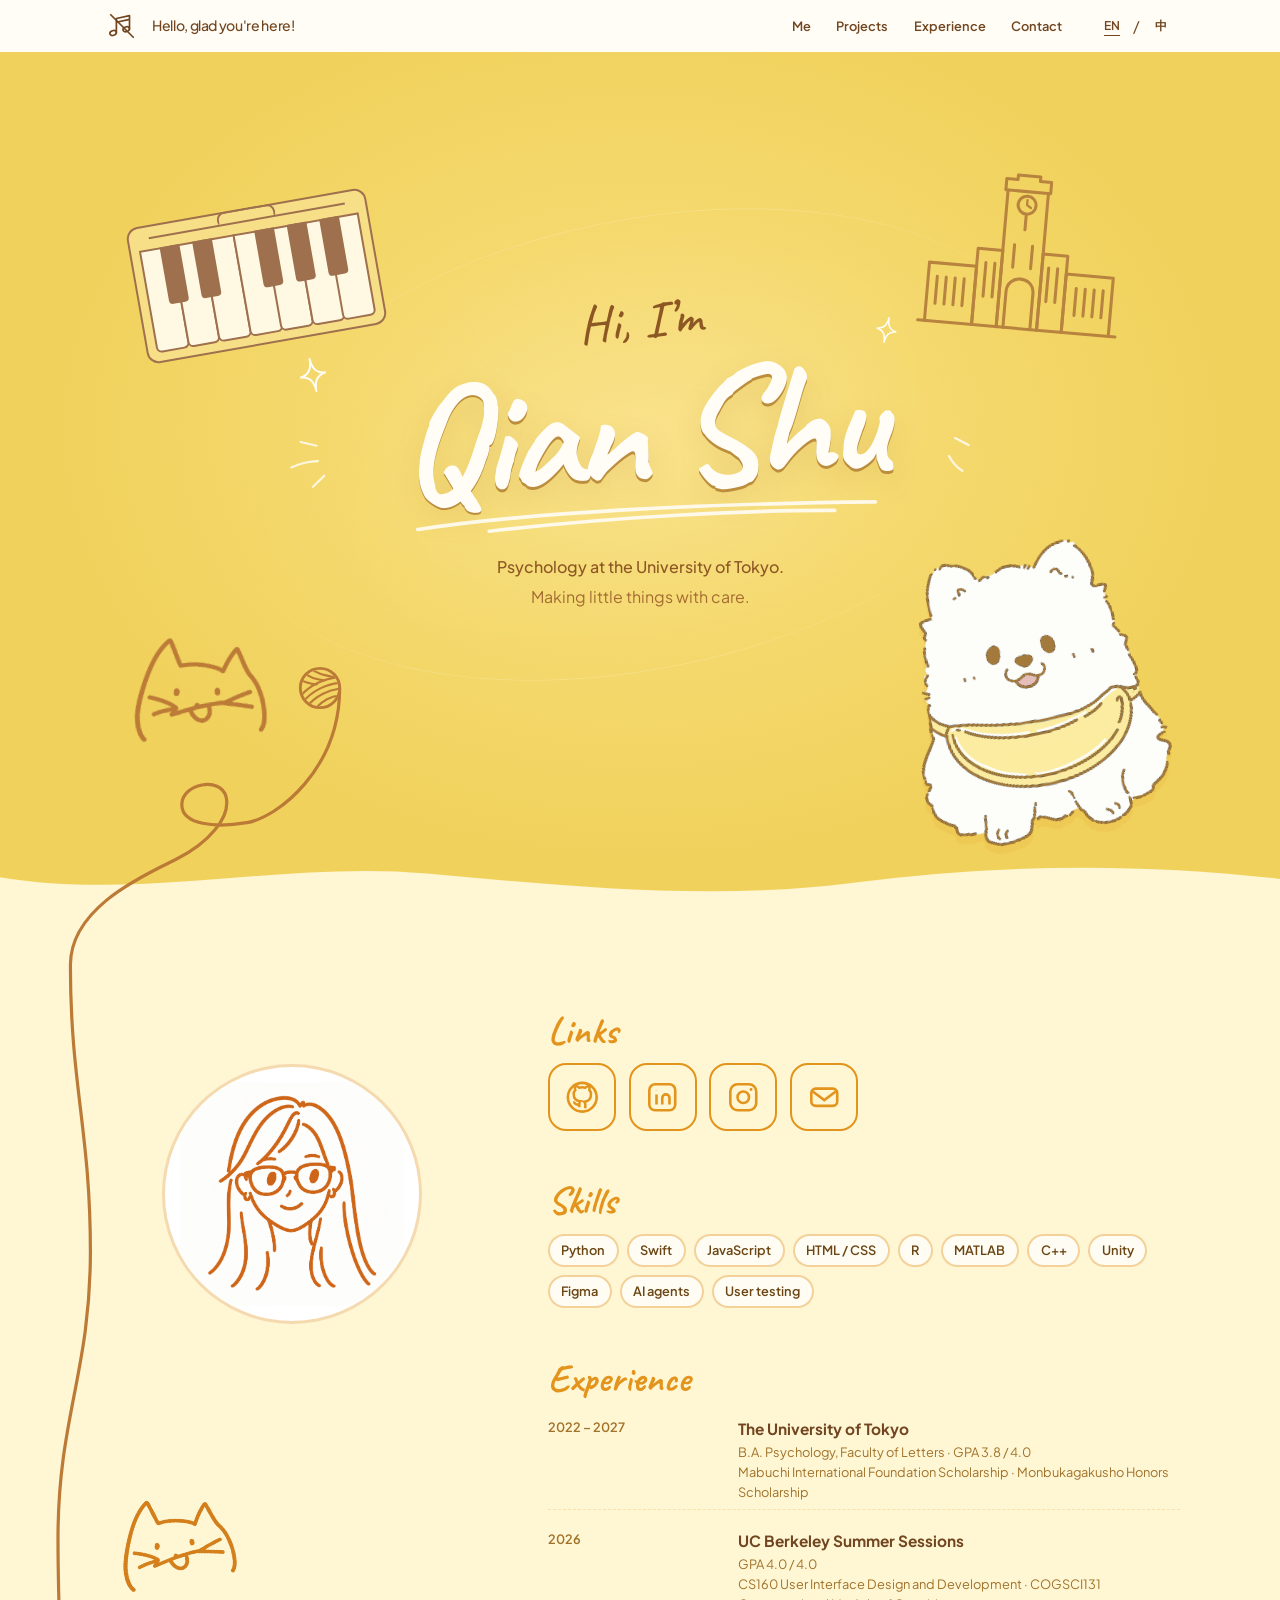
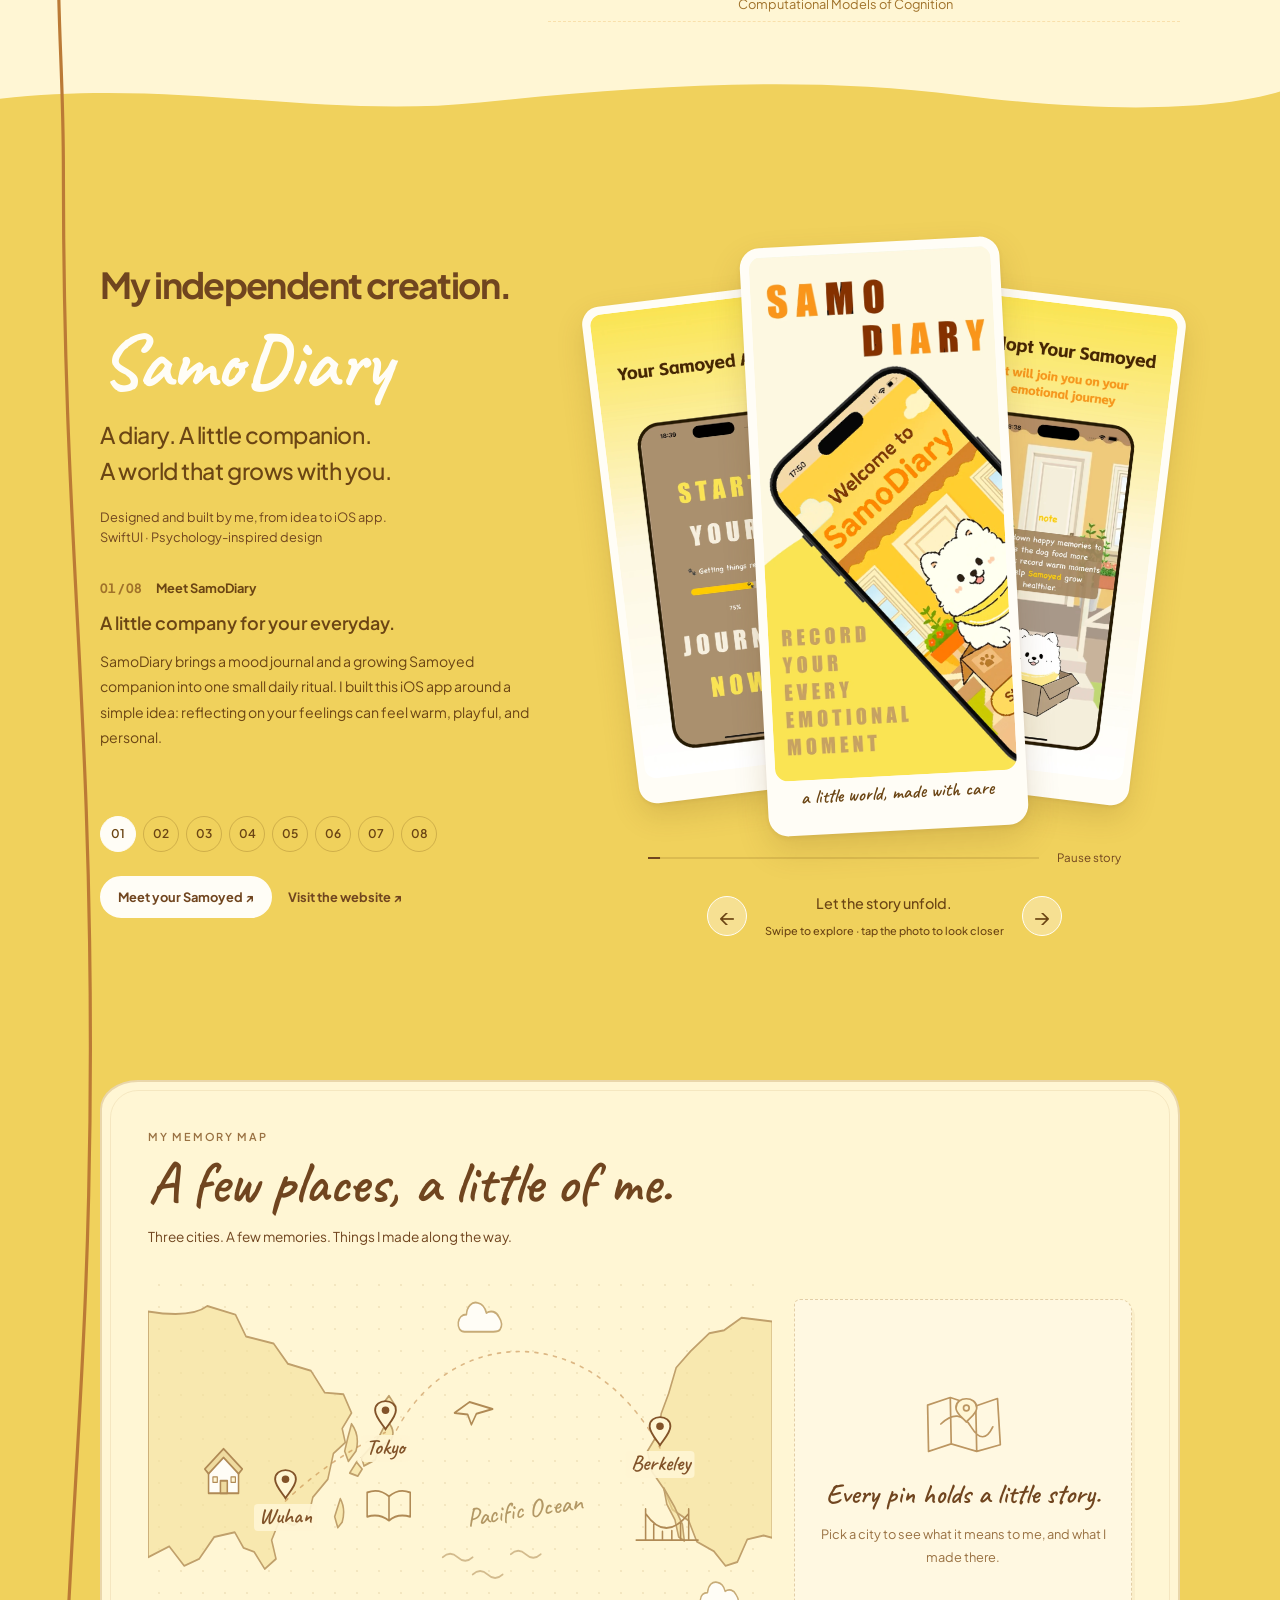
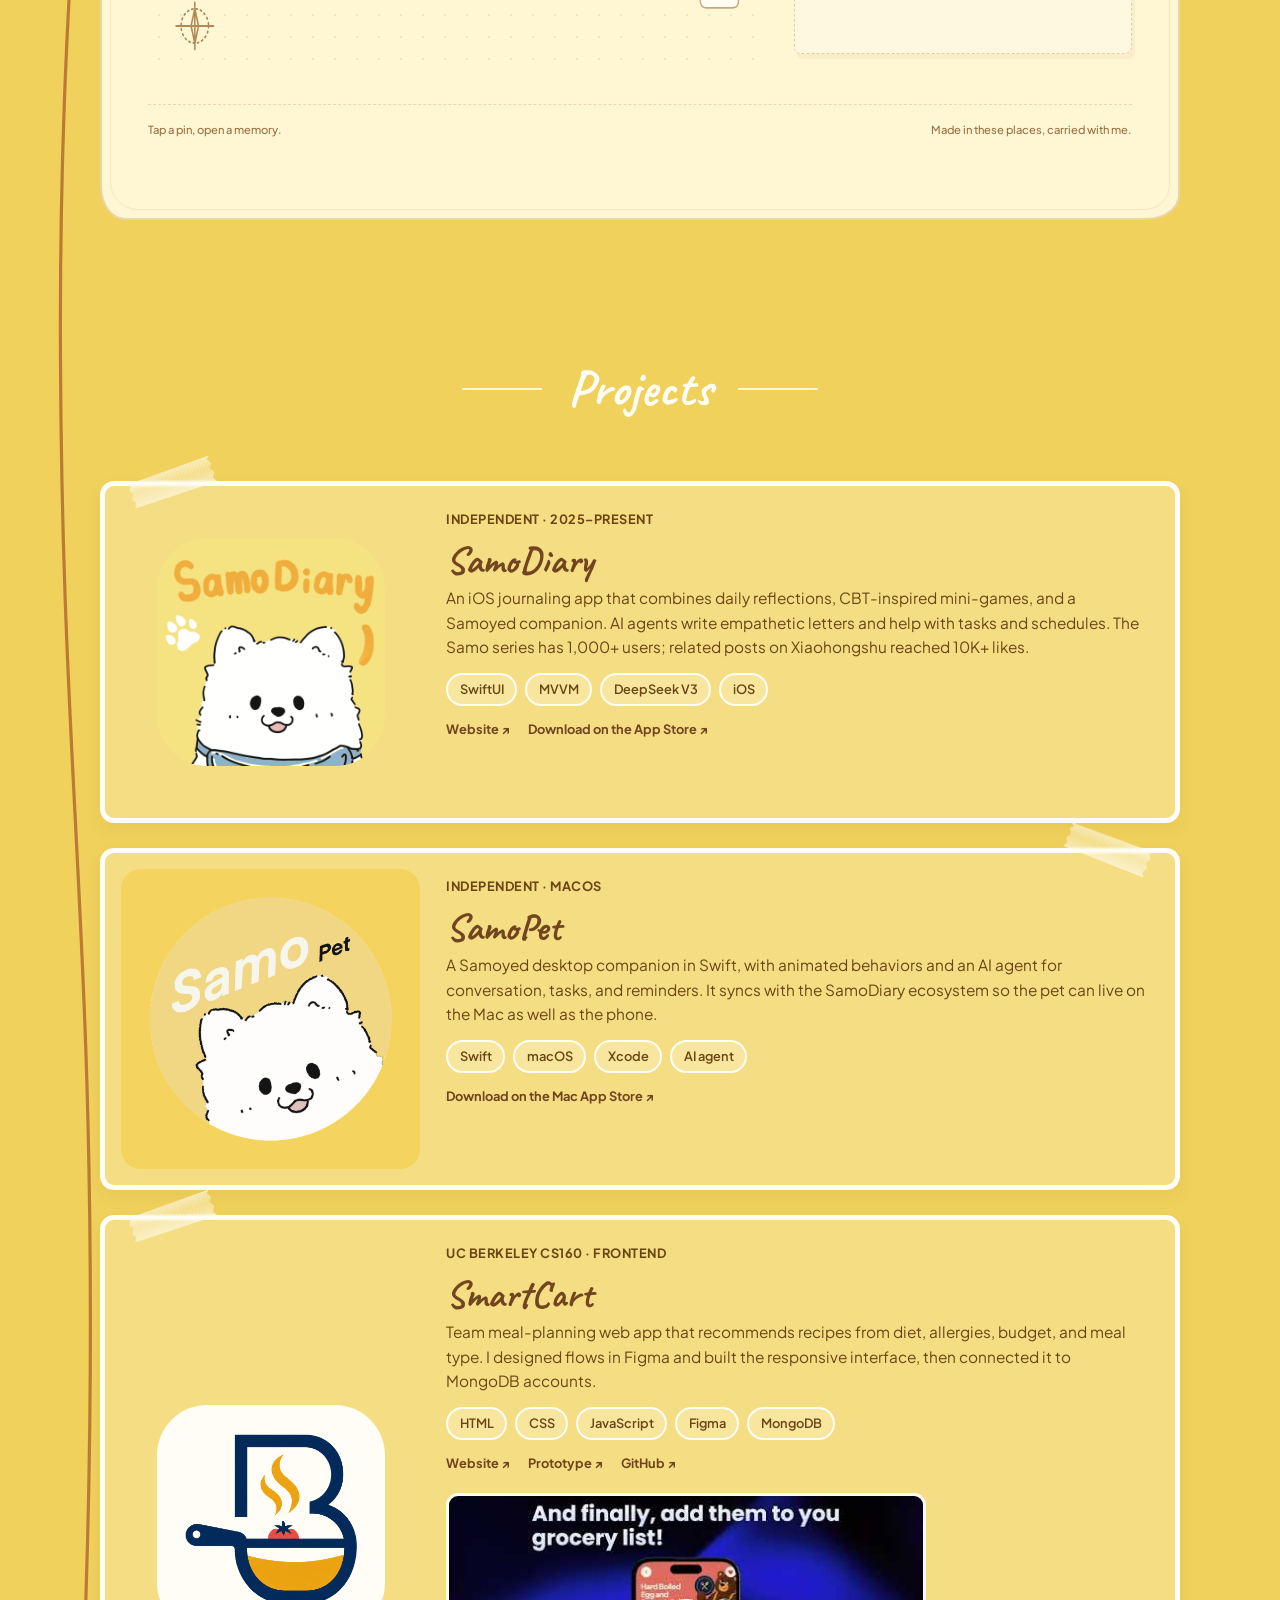
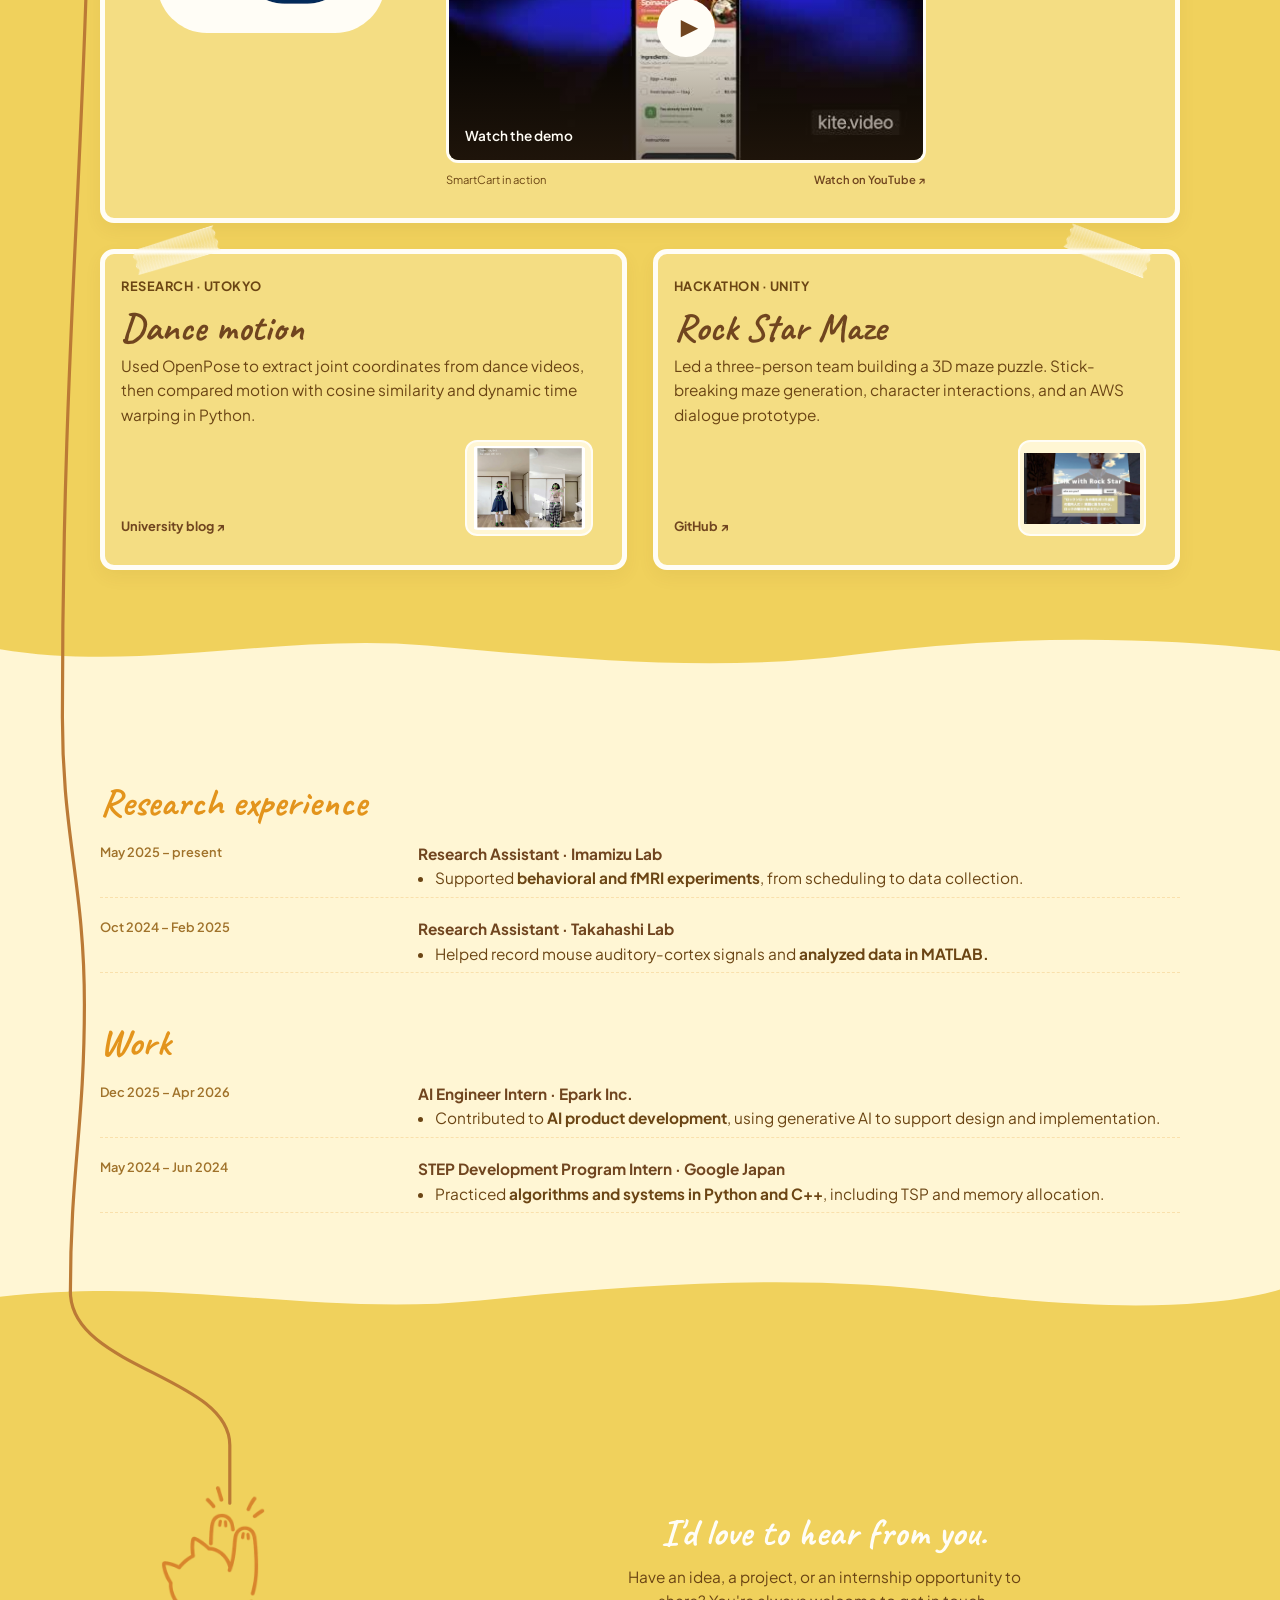
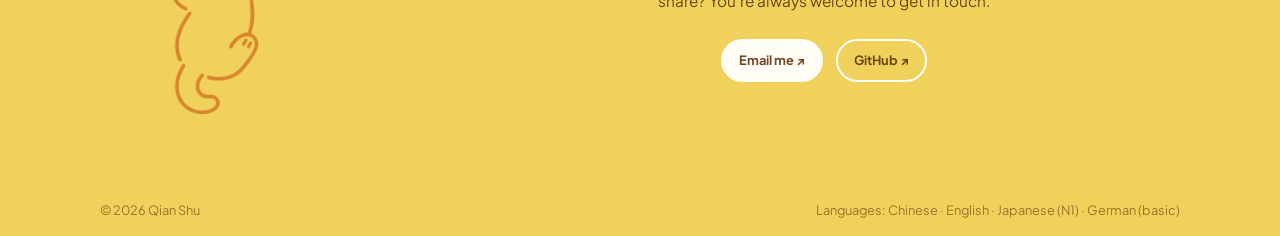
==== commit 55cdab9b: "Add music and portrait interactions, refine mobile layout and city stories" ====
--- a/index.html
+++ b/index.html
@@ -492,17 +492,33 @@
             gap: var(--space-md);
             position: relative;
         }
+        .portrait-interaction { --portrait-border: rgba(227, 148, 28, 0.35); position: relative; padding-top: 52px; max-width: 100%; }
+        .portrait-bubble {
+            position: absolute; top: 0; left: 50%; transform: translateX(-50%); z-index: 1;
+            width: max-content; max-width: min(250px, 76vw); padding: 8px 15px;
+            border: 2px solid var(--portrait-border); border-radius: 18px;
+            background: var(--ink-white); color: var(--ink-strong);
+            font: 500 .8rem / 1.5 var(--font-body); text-align: center; pointer-events: none;
+        }
+        .portrait-bubble:empty { visibility: hidden; }
+        .portrait-bubble::after {
+            content: ''; position: absolute; bottom: -7px; left: 45%; width: 10px; height: 10px;
+            background: var(--ink-white); border-right: 2px solid var(--portrait-border);
+            border-bottom: 2px solid var(--portrait-border); transform: rotate(45deg);
+        }
         .portrait {
             position: relative;
             width: clamp(168px, 24vw, 260px);
             aspect-ratio: 1;
             border-radius: 50%;
-            border: 3px solid rgba(227, 148, 28, 0.35);
+            border: 3px solid var(--portrait-border);
             background: #fff;
             overflow: hidden;
             display: grid;
             place-items: center;
-        }
+            padding: 0; cursor: pointer;
+        }
+        .portrait:focus-visible { outline: 2px dashed var(--ink-strong); outline-offset: 5px; }
         .portrait-photo {
             width: 88%;
             height: 88%;
@@ -1080,6 +1096,20 @@
 
         /* A quiet greeting and a persistent, keyboard-accessible language switch. */
         .site-nav .wrap { min-height: 40px; }
+        .nav-brand { display: flex; align-items: center; gap: 8px; min-width: 0; }
+        .music-toggle {
+            display: grid; place-items: center; flex: 0 0 44px; width: 44px; height: 44px;
+            padding: 6px; border: 0; border-radius: 50%; background: transparent;
+            color: var(--ink-strong); cursor: pointer;
+        }
+        .music-toggle:hover { background: rgba(232, 149, 25, .09); }
+        .music-toggle:focus-visible { outline: 2px dashed currentColor; outline-offset: 2px; }
+        .music-toggle svg { width: 30px; height: 30px; }
+        .music-toggle[aria-pressed="true"] .music-slash { display: none; }
+        .music-status {
+            position: absolute; width: 1px; height: 1px; padding: 0; margin: -1px;
+            overflow: hidden; clip-path: inset(50%); white-space: nowrap; border: 0;
+        }
         .site-nav .logo {
             font-family: var(--font-body); font-size: clamp(.75rem, 1.1vw, .9rem);
             font-weight: 500; line-height: 1.5; letter-spacing: -.025em;
@@ -1103,6 +1133,11 @@
         html:lang(zh) .samo-lightbox-footer p { font-size: 1.1rem; }
         @media (max-width: 768px) {
             html { scroll-padding-top: 76px; }
+            /* Give unframed copy a comfortable gutter beside the yarn trail. */
+            .about-grid > div:last-child,
+            .samo-feature-copy,
+            .projects-head,
+            #experience > .wrap { padding-left: 24px; }
             .site-nav { padding: 10px 0; }
             .site-nav .wrap { gap: 10px; }
             .language-switch button { min-width: 40px; min-height: 34px; }
@@ -1147,7 +1182,17 @@
 
     <nav class="site-nav" aria-label="Primary">
         <div class="wrap">
-            <a class="logo" href="#top">Hello, glad you're here!</a>
+            <div class="nav-brand">
+                <button class="music-toggle" type="button" aria-label="Background music" aria-pressed="false" title="Play music" aria-controls="background-music">
+                    <svg viewBox="0 0 32 32" fill="none" stroke="currentColor" stroke-width="1.8" stroke-linecap="round" stroke-linejoin="round" aria-hidden="true">
+                        <path d="M10 23V8l14-3v14M10 12l14-3" />
+                        <ellipse cx="6.5" cy="23.5" rx="3.5" ry="2.5" transform="rotate(-18 6.5 23.5)" />
+                        <ellipse cx="20.5" cy="19.5" rx="3.5" ry="2.5" transform="rotate(-18 20.5 19.5)" />
+                        <path class="music-slash" d="M4 4l24 24" />
+                    </svg>
+                </button>
+                <a class="logo" href="#top">Hello, glad you're here!</a>
+            </div>
             <div class="nav-actions">
             <div class="nav-links">
                 <a href="#me">Me</a>
@@ -1163,6 +1208,8 @@
             </div>
         </div>
     </nav>
+    <audio id="background-music" src="portfolio-assets/audio/our-special-place-154505.mp3" preload="none" loop></audio>
+    <span class="music-status" role="status"></span>
 
     <!-- === 1. Intro (sketch page 1) === -->
     <header class="band hero-band band-yolk" id="top">
@@ -1241,8 +1288,11 @@
     <section class="band band-cream" id="me">
         <div class="wrap about-grid">
             <div class="portrait-col">
-                <div class="portrait" id="portrait">
-                    <img class="portrait-photo" src="portfolio-assets/my-notion-face-transparent.png" alt="Qian Shu">
+                <div class="portrait-interaction">
+                    <span class="portrait-bubble" role="status" aria-live="polite"></span>
+                    <button class="portrait" id="portrait" type="button" aria-label="Say hello to Qian" title="Say hello to Qian">
+                        <img class="portrait-photo" src="portfolio-assets/my-notion-face-transparent.png" alt="Qian Shu">
+                    </button>
                 </div>
             </div>
 
@@ -1414,8 +1464,21 @@
                             <button class="memory-close" type="button" aria-label="Close city story">×</button>
                             <p class="memory-place-note">Where I was born</p>
                             <h3 id="memory-wuhan-title">Wuhan</h3>
-                            <p>Wuhan is where I was born. In a difficult season of my life, it was also where I began making a diary app for myself: a small place to set down what I was carrying.</p>
-                            <p>Little by little, I wove in what I had learned about psychology. SamoDiary and SamoPet grew from that beginning, along with a magical forest that was once mine and is now open to everyone. Making it has been a journey of healing, too.</p>
+                            <svg class="memory-story-art" viewBox="0 0 160 112" aria-hidden="true" focusable="false">
+                                <path class="art-steam" d="M43 34c-9-9 7-13 0-22m18 18c-7-8 7-11 1-19"/>
+                                <path class="art-paper" d="M28 59c4 26 21 37 49 37s45-12 50-37Z"/>
+                                <path class="art-warm" d="M61 96h33l-3 5H64Z"/>
+                                <ellipse class="art-warm" cx="78" cy="57" rx="51" ry="14"/>
+                                <g class="art-noodles">
+                                    <path d="M38 58c8-16 13 11 23-2s17 10 26-2 19 8 30-1M41 63c8-12 16 7 26-3s18 9 28-1 16 4 22-1M44 50c12-8 12 11 23 0s18 9 28-1 14 3 18 1"/>
+                                    <path d="M83 49c-4-12 10-15 6-29m3 30c-5-12 9-16 5-32m4 34c-6-14 6-22 4-32"/>
+                                </g>
+                                <path class="art-chopsticks" d="m81 22 62-13M83 28l61-12"/>
+                                <path class="art-herbs" d="m48 53 4 2m18-7 3 3m7 11 4-2m19-5 3 2m-45 5 3 2"/>
+                                <path d="M42 76c6 8 17 12 25 12m42-13c-3 4-6 6-10 8"/>
+                            </svg>
+                            <p>Wuhan is my hometown. During a difficult time, I started building a diary app for myself.</p>
+                            <p>With psychology woven in, <strong>SamoDiary and SamoPet</strong> became a magical forest to share—a journey of healing for me, too.</p>
                             <div class="memory-projects">
                                 <a href="#project-samodiary"><img src="portfolio-assets/samodiary-icon.png" alt="" loading="lazy">SamoDiary</a>
                                 <a href="#project-samopet"><img src="portfolio-assets/samopet-logo.png" alt="" loading="lazy">SamoPet</a>
@@ -1425,8 +1488,21 @@
                             <button class="memory-close" type="button" aria-label="Close city story">×</button>
                             <p class="memory-place-note">Where I study now</p>
                             <h3 id="memory-tokyo-title">Tokyo</h3>
-                            <p>Tokyo is where I study now. In class, I explored dance through OpenPose and Python, learning to read the body's movement in the language of code.</p>
-                            <p>With two women I met during my Google internship, I led our team of three in building Rock Star Maze at an Amazon hackathon. We brought the curiosity and playfulness at the heart of a hackathon, and turned an idea into a maze we could step inside.</p>
+                            <svg class="memory-story-art" viewBox="0 -12 160 124" aria-hidden="true" focusable="false">
+                                <path class="art-warm" d="M26 63q23-8 49 4 26-11 51-3l5 33q-29-6-56 3-27-9-52-3Z"/>
+                                <path class="art-paper" d="M29 58q25-7 46 5 24-10 48-4l3 31q-27-5-51 5-24-10-49-4Z"/>
+                                <path d="m75 64 0 30M38 69q15-2 27 5M37 78q14-1 27 5m22-10q14-5 27-3m-27 12q13-5 28-3"/>
+                                <path d="M80 53q19-26 49-31m-27 15 5-22m7 14 21 5"/>
+                                <g class="art-blossom">
+                                    <path d="M109 18c-14 2-19-12-8-13 5-12 15-5 12 3 13-2 17 9 6 13 5 12-7 18-12 7-11 6-19-5-9-11Z"/>
+                                    <path d="M137 36c-9 2-14-8-6-10 2-9 11-6 10 1 9-2 12 6 5 10 3 8-6 12-9 5-8 4-12-4-5-7Z"/>
+                                </g>
+                                <circle class="art-pollen" cx="108" cy="17" r="2.5"/>
+                                <circle class="art-pollen" cx="138" cy="35" r="2"/>
+                                <path class="art-blossom" d="M40 24q10-3 8 7-8 3-8-7Zm16 18q9 1 5 9-8-2-5-9Z"/>
+                            </svg>
+                            <p>I study in Tokyo, where I explored dance motion with <strong>OpenPose and Python.</strong></p>
+                            <p>With two women I met at Google, I <strong>led our team of three</strong> to build Rock Star Maze at an Amazon hackathon—curiosity and playfulness at work.</p>
                             <div class="memory-projects">
                                 <a href="#project-dance">Dance motion</a>
                                 <a href="#project-rock">Rock Star Maze</a>
@@ -1436,8 +1512,19 @@
                             <button class="memory-close" type="button" aria-label="Close city story">×</button>
                             <p class="memory-place-note">A summer of building together</p>
                             <h3 id="memory-berkeley-title">Berkeley</h3>
-                            <p>My summer at UC Berkeley was my first time in an English-speaking country. An unfamiliar world brought plenty of challenges, and, along the way, many good friends.</p>
-                            <p>In our HCI class, we made SmartCart together. I designed the UI, built all of the frontend interfaces and web pages, and contributed to part of the backend. As I found my feet in a new place, I was also learning to give ideas a shape that others could see and use.</p>
+                            <svg class="memory-story-art" viewBox="0 0 160 112" aria-hidden="true" focusable="false">
+                                <path class="art-warm" d="M57 96V42h34v54Zm-3-54 20-32 20 32Z"/>
+                                <path class="art-paper" d="M59 40h30v19H59Zm3 19h24v37H62Z"/>
+                                <path d="M74 10V5m-22 91h45M48 101h54M66 68v21m8-21v21m8-21v21M60 35h28"/>
+                                <circle class="art-paper" cx="74" cy="49" r="6"/>
+                                <path d="M74 45v4l3 2"/>
+                                <path class="art-paper" d="M21 34c-8 0-10-11-2-13 1-10 14-13 18-4 11-4 16 10 9 15Z"/>
+                                <path class="art-leaf" d="M116 94c-19-6-19-21-8-19-10-13 3-20 10-10 4-15 18-10 12 2 16-3 18 11 7 15 13 9 0 19-17 12Z"/>
+                                <path d="M119 78v23m0-14 8-6m-8 11-8-7"/>
+                                <path class="art-steam" d="M33 98h9m95 3h9"/>
+                            </svg>
+                            <p>UC Berkeley Summer Sessions took me to an English-speaking country for the first time, bringing new challenges and good friends.</p>
+                            <p>For our HCI project SmartCart, I handled <strong>UI design and all frontend development</strong>, and contributed to the backend.</p>
                             <div class="memory-projects">
                                 <a href="#project-smartcart"><img src="portfolio-assets/smartcart-logo.png" alt="" loading="lazy">SmartCart</a>
                             </div>
@@ -1564,7 +1651,7 @@
                     <div>
                         <h3>Research Assistant · Imamizu Lab</h3>
                         <ul>
-                            <li>Assisted with behavioral and fMRI experiments: scheduling, task setup, data collection, and basic organization.</li>
+                            <li>Supported <strong>behavioral and fMRI experiments</strong>, from scheduling to data collection.</li>
                         </ul>
                     </div>
                 </article>
@@ -1573,7 +1660,7 @@
                     <div>
                         <h3>Research Assistant · Takahashi Lab</h3>
                         <ul>
-                            <li>Helped record auditory-cortex signals in mice and analyzed the data in MATLAB.</li>
+                            <li>Helped record mouse auditory-cortex signals and <strong>analyzed data in MATLAB.</strong></li>
                         </ul>
                     </div>
                 </article>
@@ -1586,8 +1673,7 @@
                     <div>
                         <h3>AI Engineer Intern · Epark Inc.</h3>
                         <ul>
-                            <li>Contributed to AI-based product development in the product planning division.</li>
-                            <li>Used generative AI tools to support system design and implementation.</li>
+                            <li>Contributed to <strong>AI product development</strong>, using generative AI to support design and implementation.</li>
                         </ul>
                     </div>
                 </article>
@@ -1596,8 +1682,7 @@
                     <div>
                         <h3>STEP Development Program Intern · Google Japan</h3>
                         <ul>
-                            <li>Worked through data structures, algorithms, and systems topics in Python and C++, including TSP and a malloc challenge.</li>
-                            <li>Studied compilers, memory allocation, architecture, parallelization, and security.</li>
+                            <li>Practiced <strong>algorithms and systems in Python and C++</strong>, including TSP and memory allocation.</li>
                         </ul>
                     </div>
                 </article>
@@ -1639,6 +1724,7 @@
     </dialog>
 
     <script src="portfolio-assets/i18n.js"></script>
+    <script src="portfolio-assets/music.js"></script>
     <script src="portfolio-assets/memory-map.js"></script>
     <script>
     document.addEventListener('DOMContentLoaded', () => {
@@ -1656,6 +1742,30 @@
         const i18n = window.portfolioI18n;
         const t = i18n.t;
         const reduce = window.matchMedia('(prefers-reduced-motion: reduce)').matches;
+
+        const portrait = document.getElementById('portrait');
+        const portraitBubble = document.querySelector('.portrait-bubble');
+        let portraitGreeting = false;
+        let portraitMessage = '';
+        let portraitTimer;
+        let portraitAnimation;
+        const updatePortraitBubble = () => { portraitBubble.textContent = t(portraitMessage); };
+        portrait.addEventListener('click', () => {
+            portraitMessage = portraitGreeting ? 'Hi, lovely to meet you!' : 'Hmm?';
+            portraitGreeting = !portraitGreeting;
+            updatePortraitBubble();
+            clearTimeout(portraitTimer);
+            portraitTimer = setTimeout(() => { portraitMessage = ''; updatePortraitBubble(); }, 4500);
+            portraitAnimation?.cancel();
+            if (!reduce) {
+                portraitAnimation = portrait.querySelector('img').animate([
+                    { transform: 'rotate(0deg) translateY(0)' },
+                    { transform: portraitGreeting ? 'rotate(-7deg) translateY(-2px)' : 'rotate(7deg) translateY(-5px)' },
+                    { transform: 'rotate(0deg) translateY(0)' }
+                ], { duration: 550, easing: 'ease-in-out' });
+            }
+        });
+        document.addEventListener('portfolio:languagechange', updatePortraitBubble);
 
         // Keep the navigation white over the homepage and transparent over other sections.
         const navigation = document.querySelector('.site-nav');
@@ -2036,8 +2146,10 @@
             return sound;
         };
         const meowSound = makeSound('meow-single.mp3', .65);
+        const aboutMeowSound = makeSound('cutcatmeow.mp3', .65);
         const bellSound = makeSound('clock-hour.mp3', .25);
         const toySound = makeSound('toy-squeak.mp3', .25);
+        const jumpSound = makeSound('freesound_community-cartoon-jump-6462.mp3', .3);
         let activeSound = null;
         const playSound = sound => {
             // Repeated taps never stack recordings, and a new toy interrupts the old sound.
@@ -2057,7 +2169,8 @@
             playSound(bellSound);
             return true;
         };
-        document.querySelectorAll('.hero-cat, .about-cat').forEach(cat => cat.addEventListener('click', playMeow));
+        document.querySelector('.hero-cat')?.addEventListener('click', playMeow);
+        document.querySelector('.about-cat')?.addEventListener('click', () => playSound(aboutMeowSound));
         if (dog) dog.addEventListener('click', () => playSound(toySound));
         document.addEventListener('visibilitychange', () => {
             if (document.hidden && activeSound) activeSound.pause();
@@ -2249,6 +2362,7 @@
         if (grabCat) {
             grabCat.addEventListener('click', () => {
                 if (catPlaying) return;
+                playSound(jumpSound);
                 catPlaying = true;
                 grabCat.classList.add('is-playing');
                 if (reduce) {
--- a/portfolio-assets/memory-map.css
+++ b/portfolio-assets/memory-map.css
@@ -51,10 +51,23 @@
 .memory-empty h3 { font: 600 1.75rem / 1.2 var(--font-display); margin-bottom: 12px; }
 .memory-empty p { font-size: .8rem; line-height: 1.8; color: #997142; }
 .memory-story { position: relative; }
-.memory-story::before { content: ''; position: absolute; left: 30px; top: -10px; width: 64px; height: 20px; background: #efdc9d99; border: 1px solid #d9bb7655; transform: rotate(-5deg); }
+.memory-story::before { content: ''; position: absolute; left: 30px; top: -10px; width: 46px; height: 20px; background: #efdc9d99; border: 1px solid #d9bb7655; transform: rotate(-18deg); }
 .memory-close { position: absolute; right: 7px; top: 7px; width: 32px; height: 32px; padding: 0; border: 0; background: none; color: #997142; font-size: 1.4rem; cursor: pointer; }
 .memory-story .memory-place-note { font: 500 .68rem / 1.5 var(--font-body); color: #997142; padding-right: 20px; }
 .memory-story h3 { font: 600 2.5rem / 1.15 var(--font-display); margin: 6px 0 12px; }
+.memory-story-art {
+    display: block; width: 136px; height: auto; max-width: 100%; margin: 4px auto 18px;
+    fill: none; stroke: #b08a55; stroke-width: 2; stroke-linecap: round; stroke-linejoin: round;
+}
+.memory-story-art .art-paper { fill: #fffdf6; }
+.memory-story-art .art-warm { fill: #f4e3ac; }
+.memory-story-art .art-steam { stroke: #cbb58e; }
+.memory-story-art .art-noodles { stroke: #c69343; stroke-width: 2.4; }
+.memory-story-art .art-chopsticks { stroke-width: 3; }
+.memory-story-art .art-herbs { stroke: #8e9b70; stroke-width: 3; }
+.memory-story-art .art-blossom { fill: #f7dfd3; stroke: #bd927e; stroke-width: 1.7; }
+.memory-story-art .art-pollen { fill: #d6ac62; stroke: none; }
+.memory-story-art .art-leaf { fill: #e9e7c6; }
 .memory-story > p:not(.memory-place-note) { font: 400 .82rem / 1.85 var(--font-body); }
 .memory-story > p + p { margin-top: 12px; }
 .memory-projects { display: grid; gap: 8px; margin-top: 20px; }
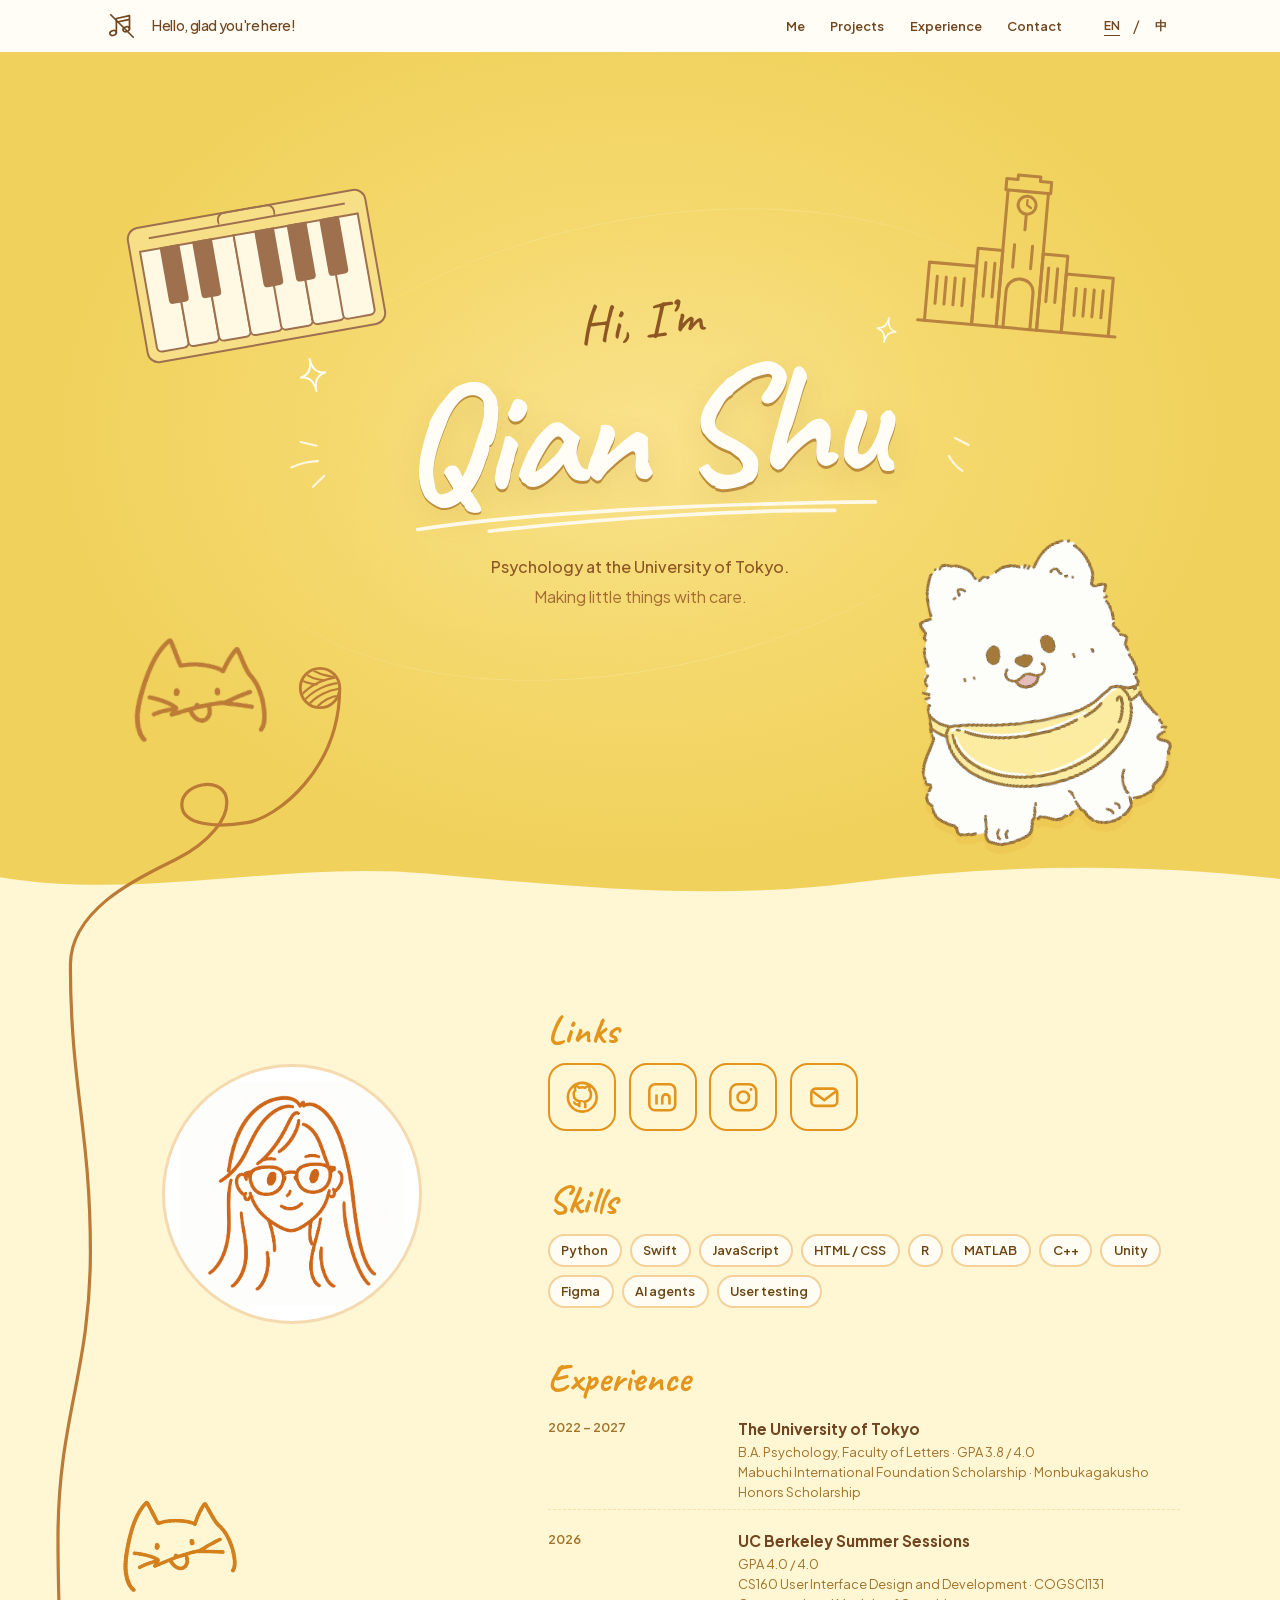
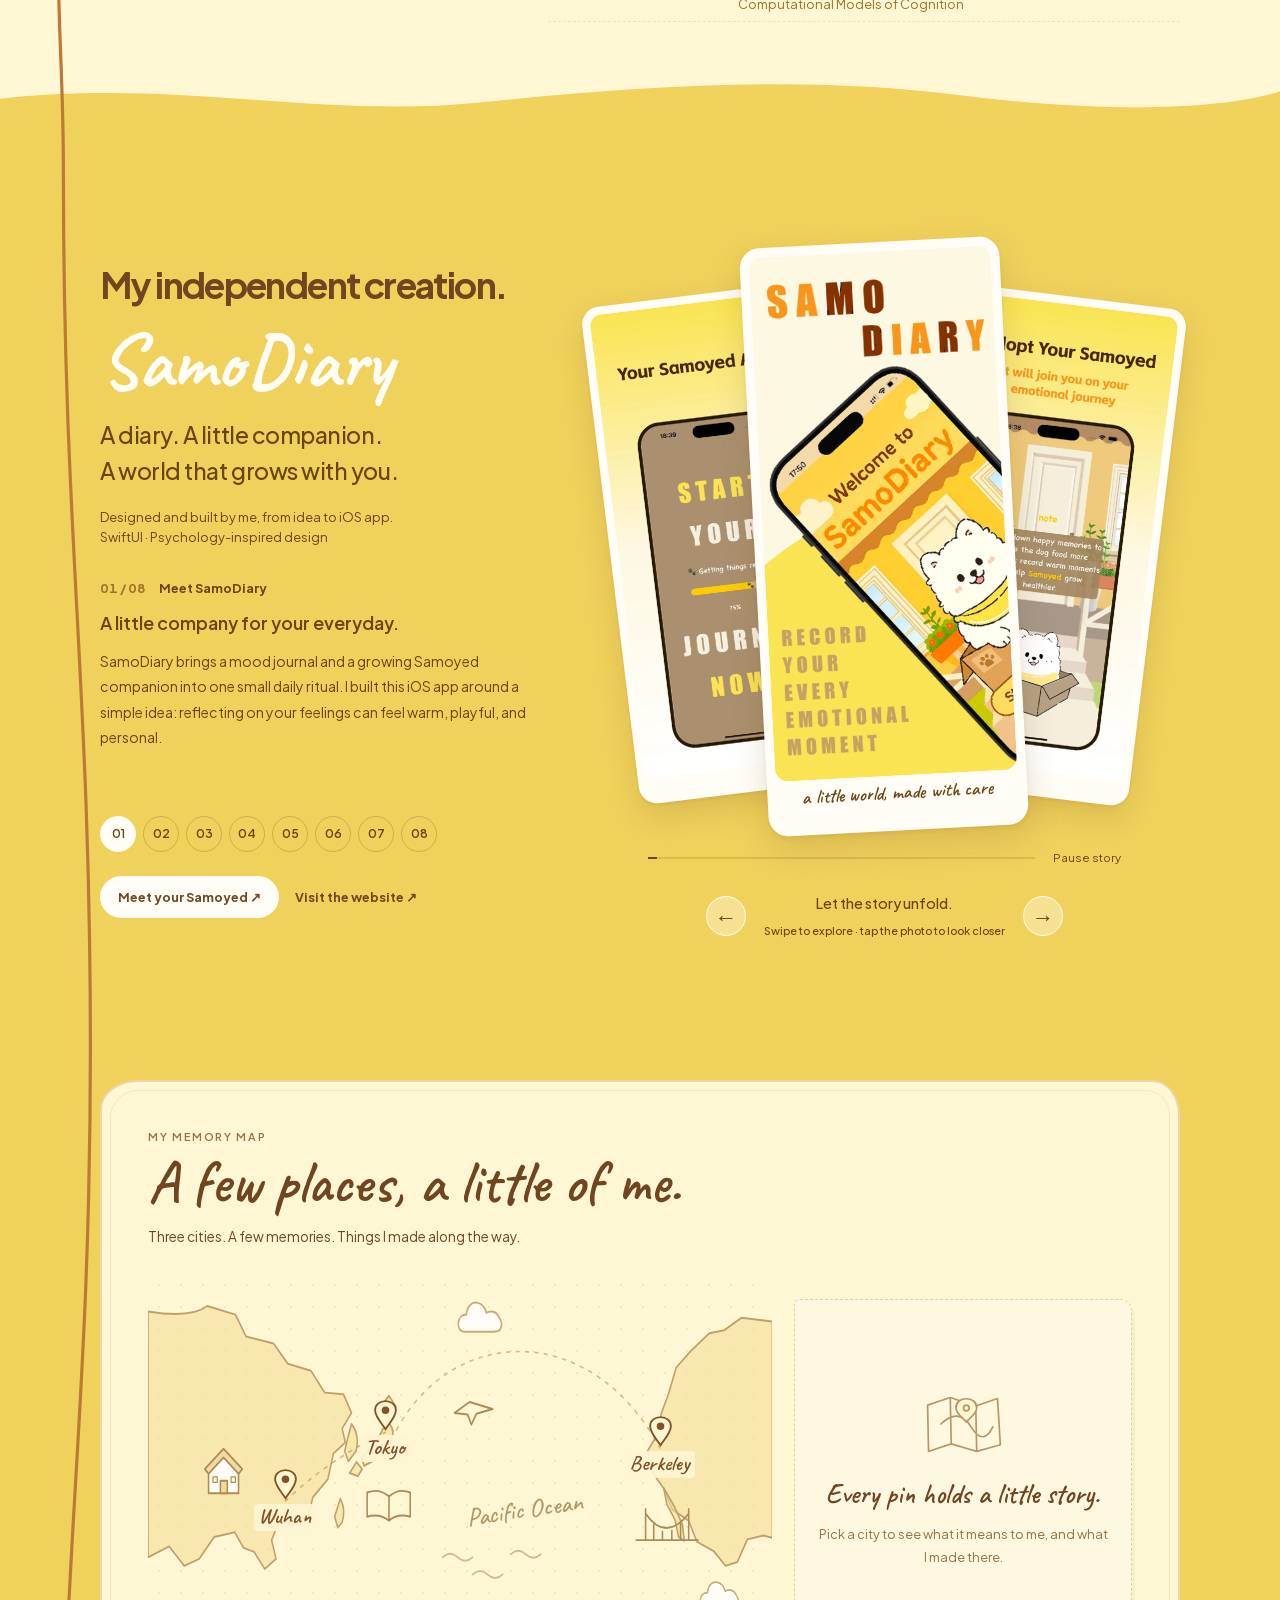
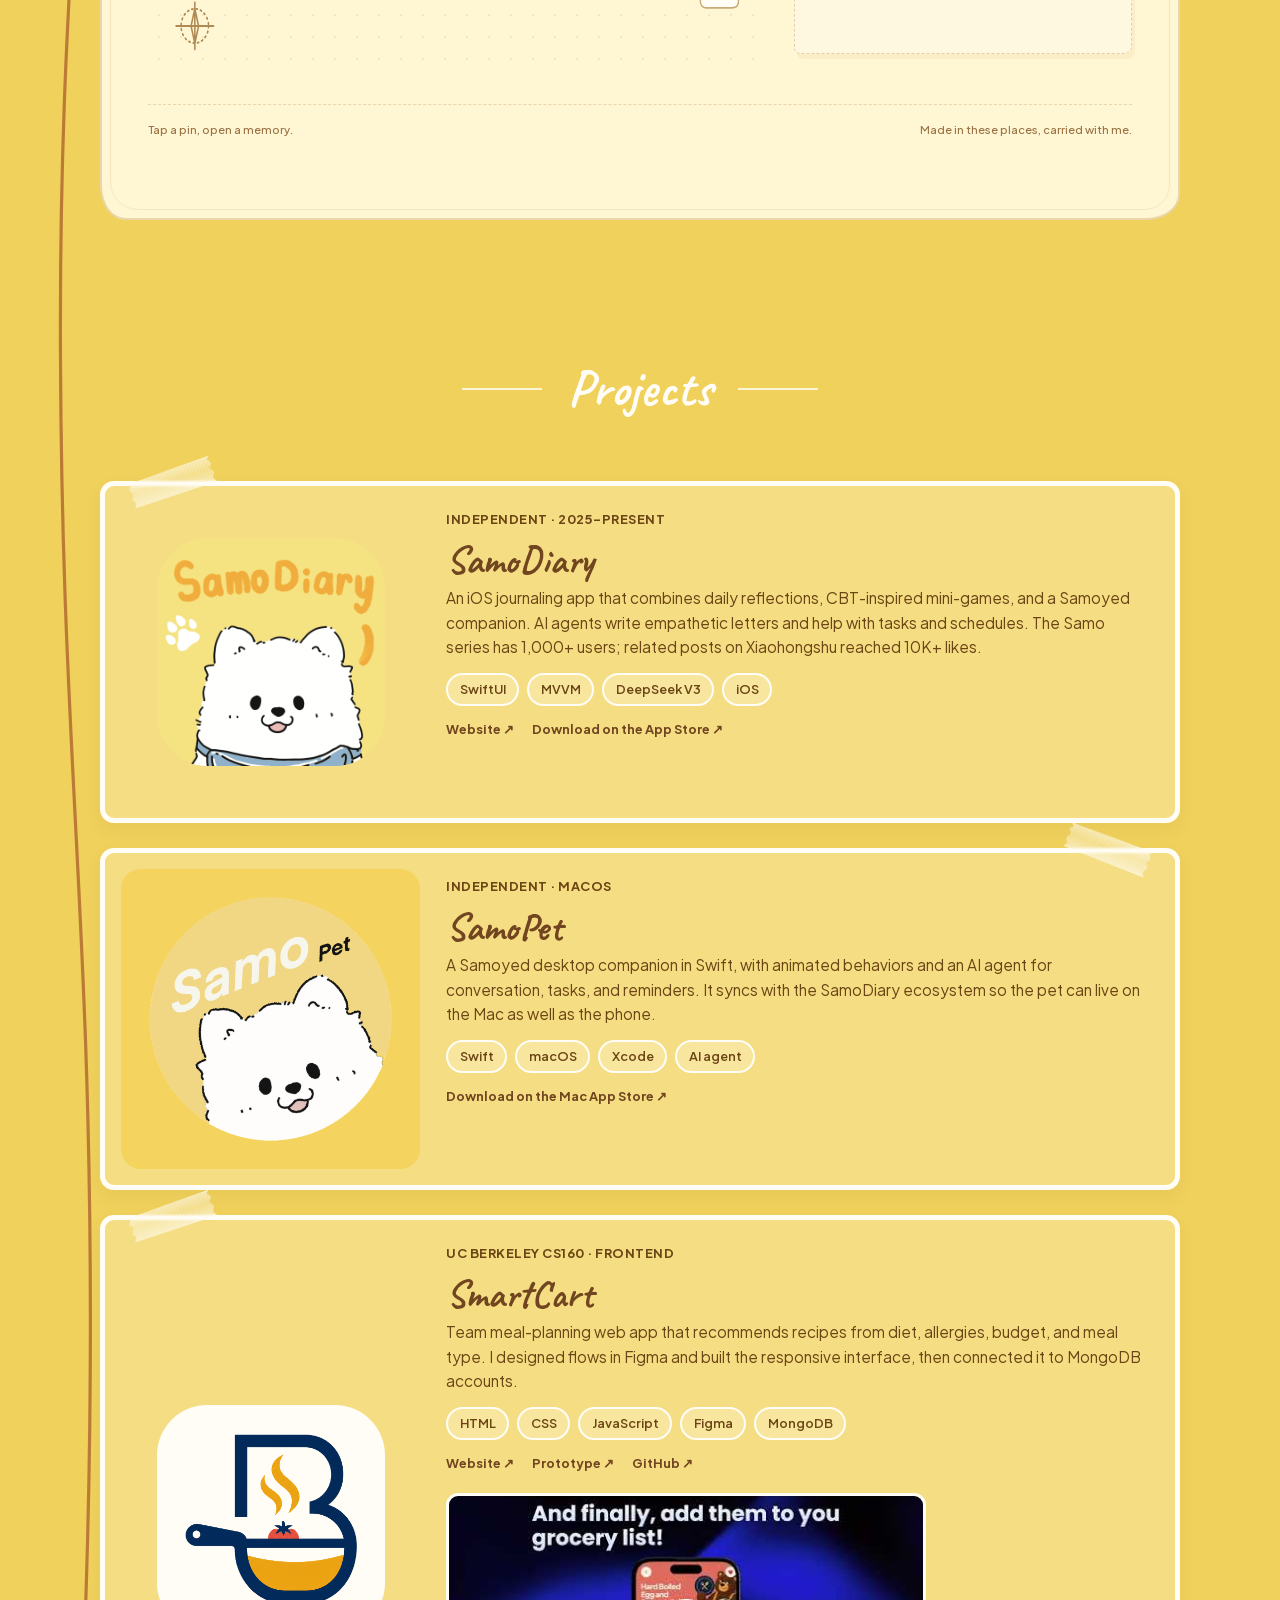
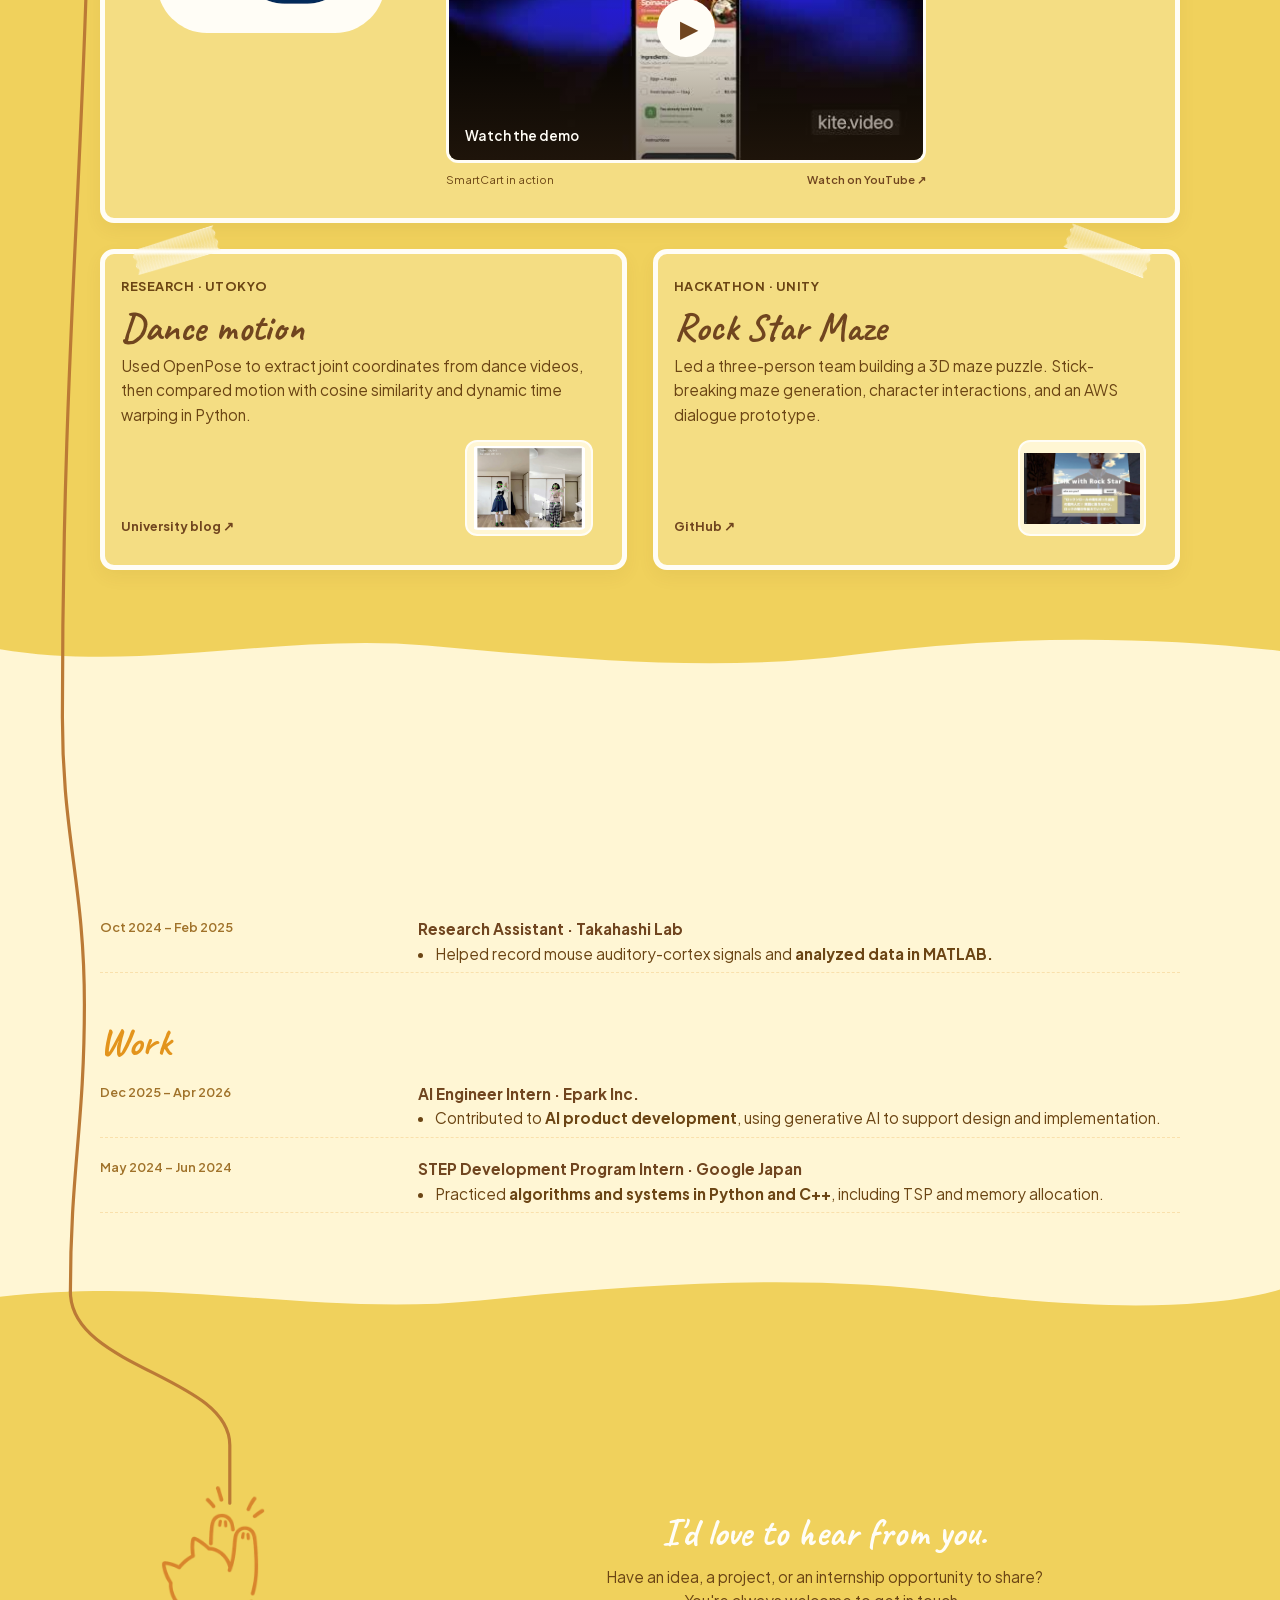
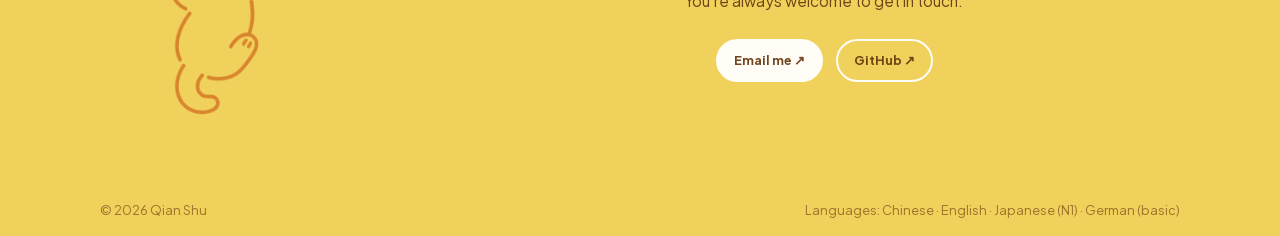
==== commit dfa25e26: "Prevent first-load font jumps with local preloaded fonts" ====
--- a/index.html
+++ b/index.html
@@ -7,11 +7,32 @@
     <meta property="og:title" content="Qian Shu">
     <meta property="og:description" content="Psychology student at the University of Tokyo. AI application engineer intern in Tokyo.">
     <title>Qian Shu</title>
-    <link rel="preconnect" href="https://fonts.googleapis.com">
-    <link rel="preconnect" href="https://fonts.gstatic.com" crossorigin>
-    <link href="https://fonts.googleapis.com/css2?family=Caveat:wght@500;600;700&family=Plus+Jakarta+Sans:ital,wght@0,400;0,500;0,600;0,700;0,800;1,500;1,600&display=swap" rel="stylesheet">
+    <link rel="preload" href="portfolio-assets/fonts/caveat-latin.woff2" as="font" type="font/woff2" crossorigin>
+    <link rel="preload" href="portfolio-assets/fonts/jakarta-latin-normal.woff2" as="font" type="font/woff2" crossorigin>
+    <script>
+        // Apply the saved language before the first layout, including its font sizes.
+        try {
+            if (localStorage.getItem('qian-site-language') === 'zh') document.documentElement.lang = 'zh-CN';
+        } catch {}
+    </script>
     <link rel="stylesheet" href="portfolio-assets/memory-map.css">
     <style>
+        /* Local, preloaded fonts avoid late swaps from a third-party font service. */
+        @font-face {
+            font-family: 'Caveat'; font-style: normal; font-weight: 400 700; font-display: optional;
+            src: url('portfolio-assets/fonts/caveat-latin.woff2') format('woff2');
+        }
+        @font-face {
+            font-family: 'Plus Jakarta Sans'; font-style: normal; font-weight: 400 800; font-display: optional;
+            src: url('portfolio-assets/fonts/jakarta-latin-normal.woff2') format('woff2');
+        }
+        @font-face {
+            font-family: 'Plus Jakarta Sans'; font-style: italic; font-weight: 400 800; font-display: optional;
+            src: url('portfolio-assets/fonts/jakarta-latin-italic.woff2') format('woff2');
+        }
+        @font-face {
+            font-family: 'Caveat Fallback'; src: local('Georgia'); size-adjust: 80%;
+        }
         /* === PERSONAL SITE BASE CSS === */
         :root {
             --bg: #faf8f5;
@@ -20,7 +41,7 @@
             --muted: #888;
             --surface: #fff;
             --border: #e8e4de;
-            --font-display: 'Caveat', cursive;
+            --font-display: 'Caveat', 'Caveat Fallback', cursive;
             --font-body: 'Plus Jakarta Sans', sans-serif;
             --font-mono: var(--font-body);
             --title: clamp(2rem, 5vw, 4rem);
@@ -92,7 +113,7 @@
             --ink-white: #fffdf6;
             --ink-strong: #70451f;
             --yarn-ink: #bb7a36;
-            --font-display: 'Caveat', cursive;
+            --font-display: 'Caveat', 'Caveat Fallback', cursive;
             --font-body: 'Plus Jakarta Sans', sans-serif;
             --max-width: min(92vw, 1080px);
             --title: clamp(2.65rem, 7.8vw, 5.8rem);
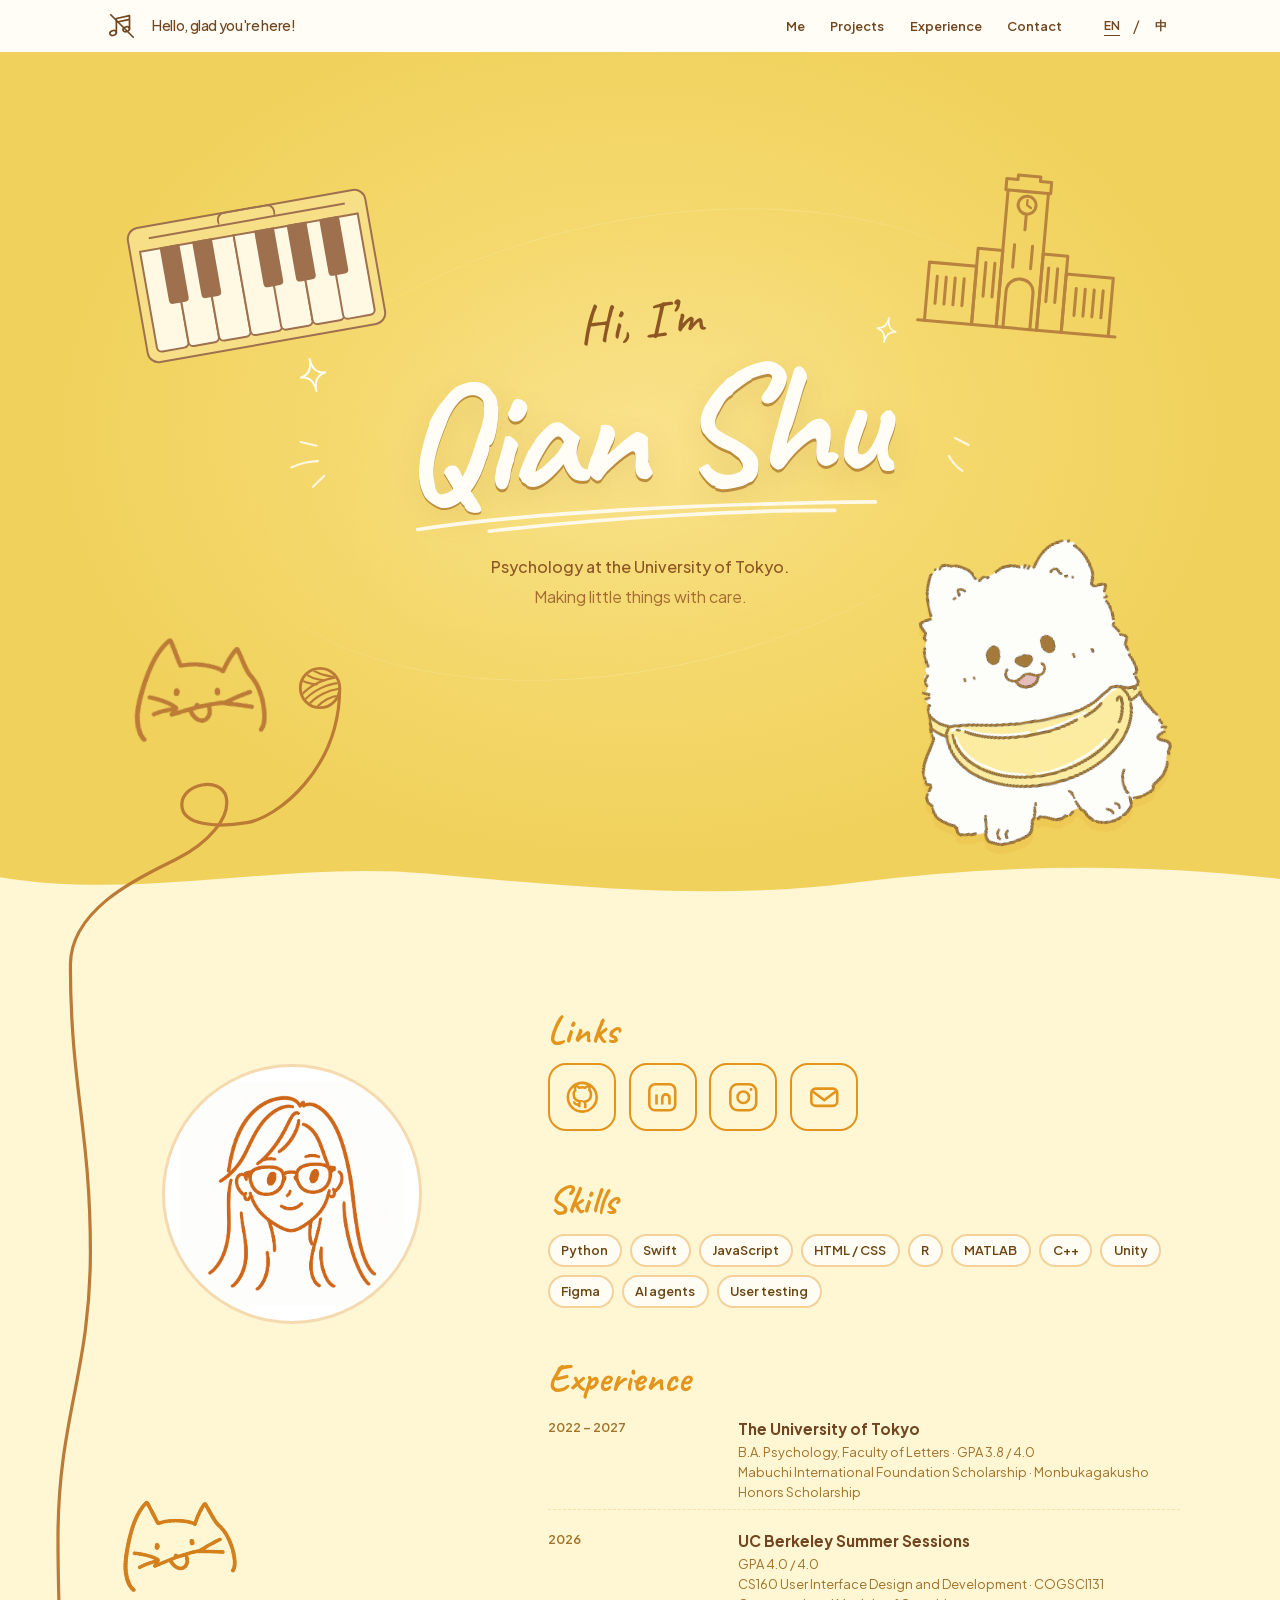
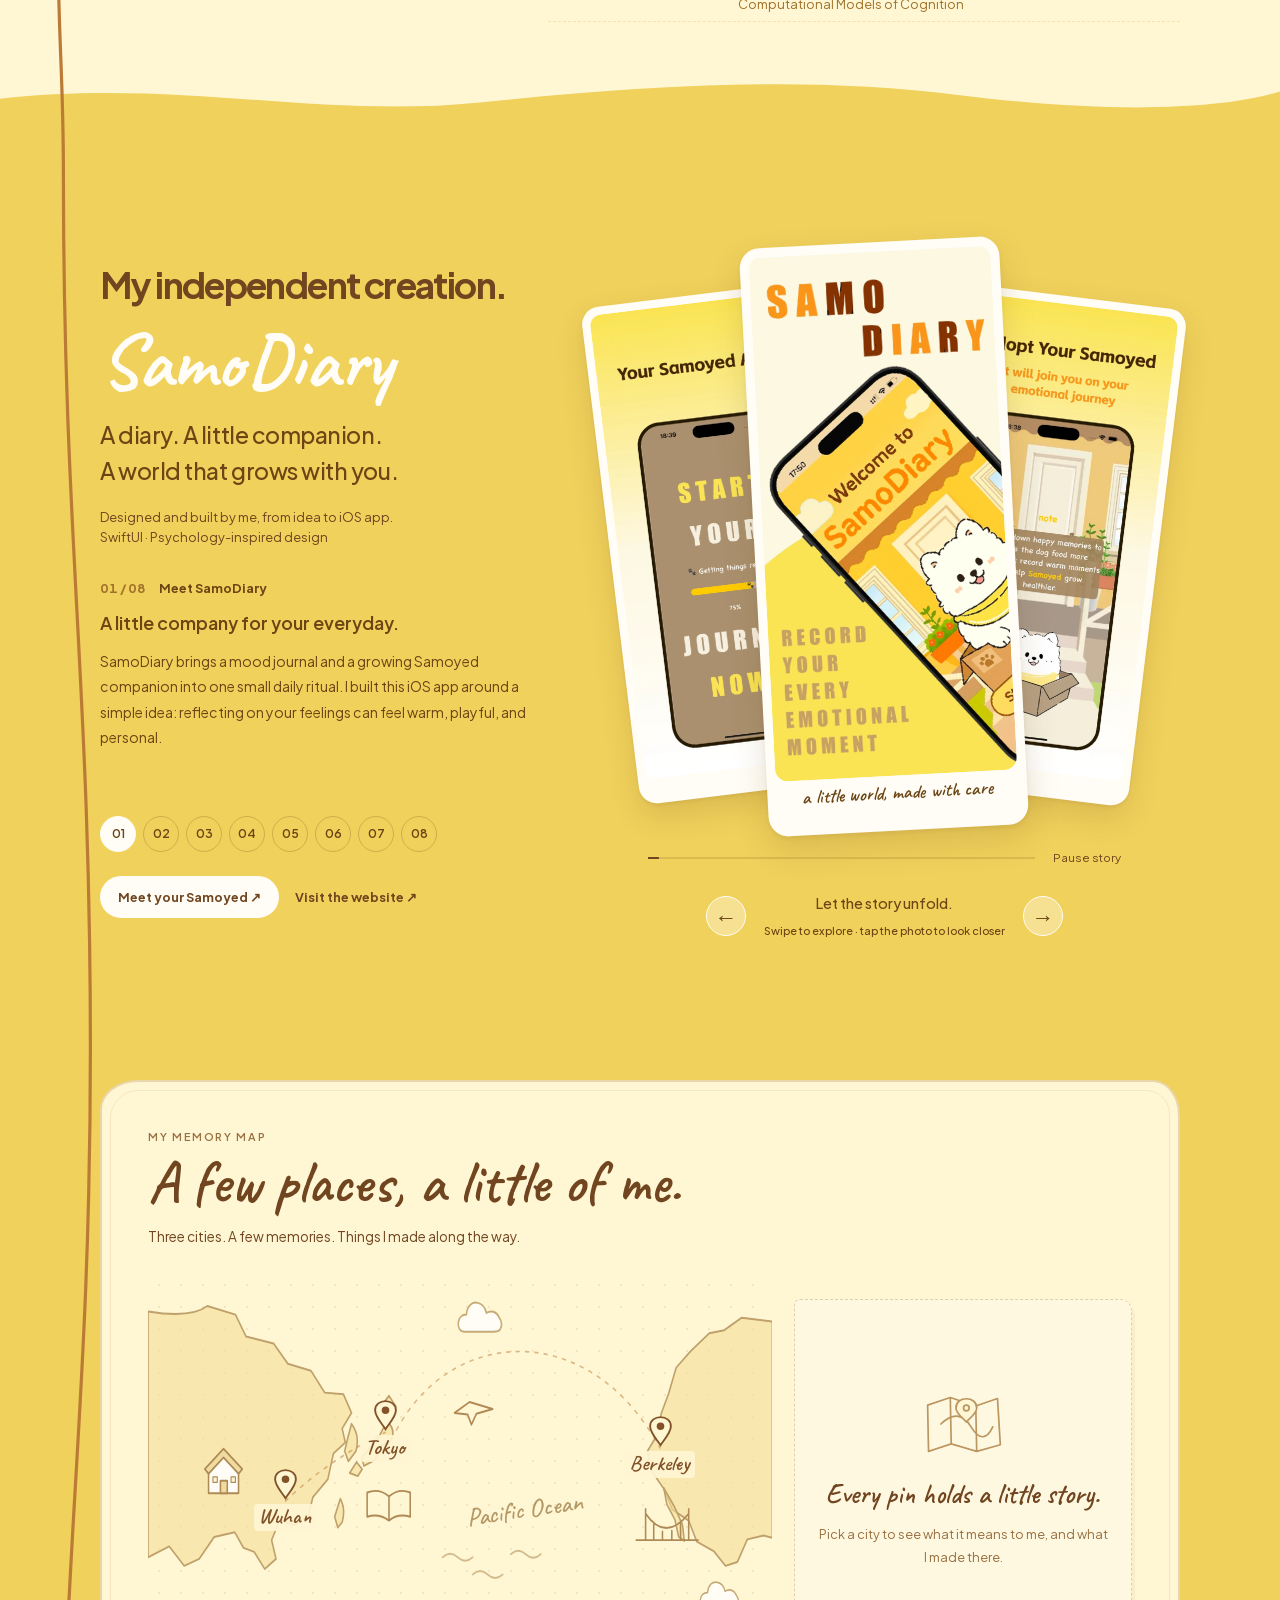
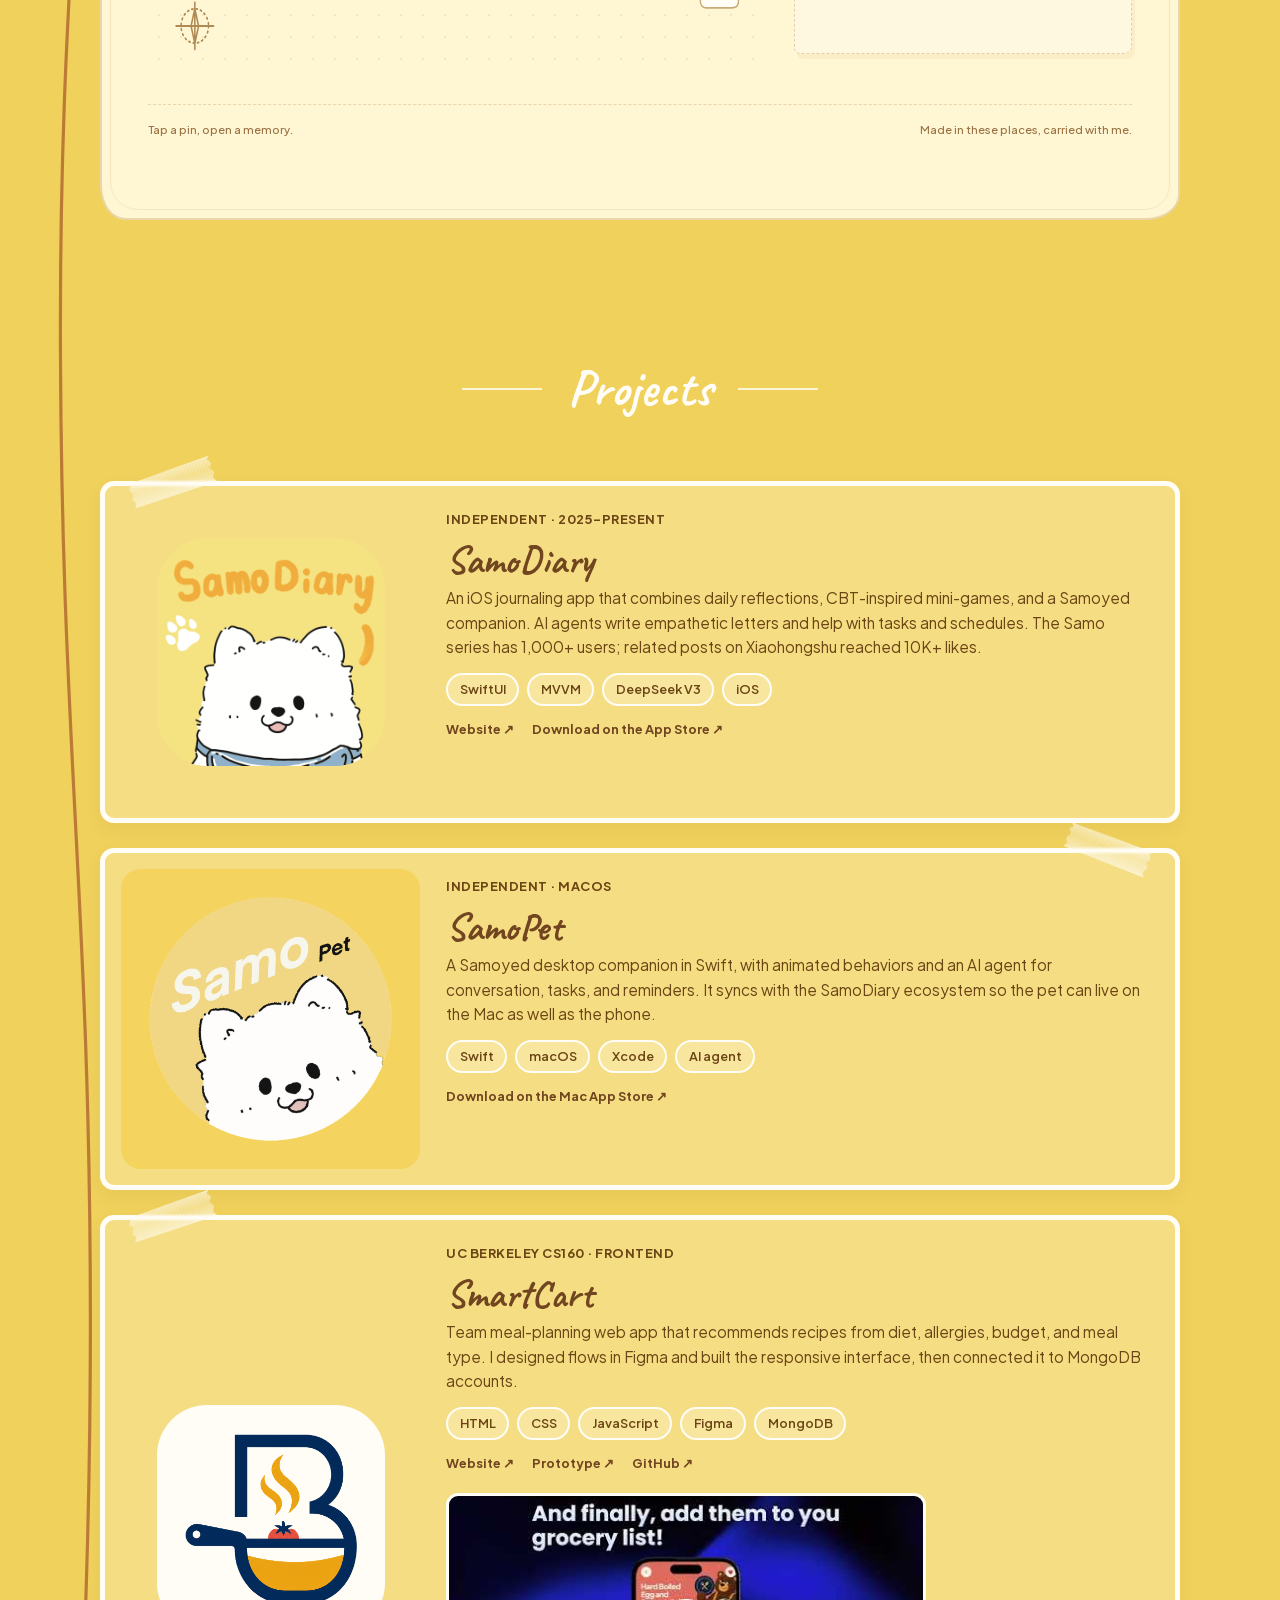
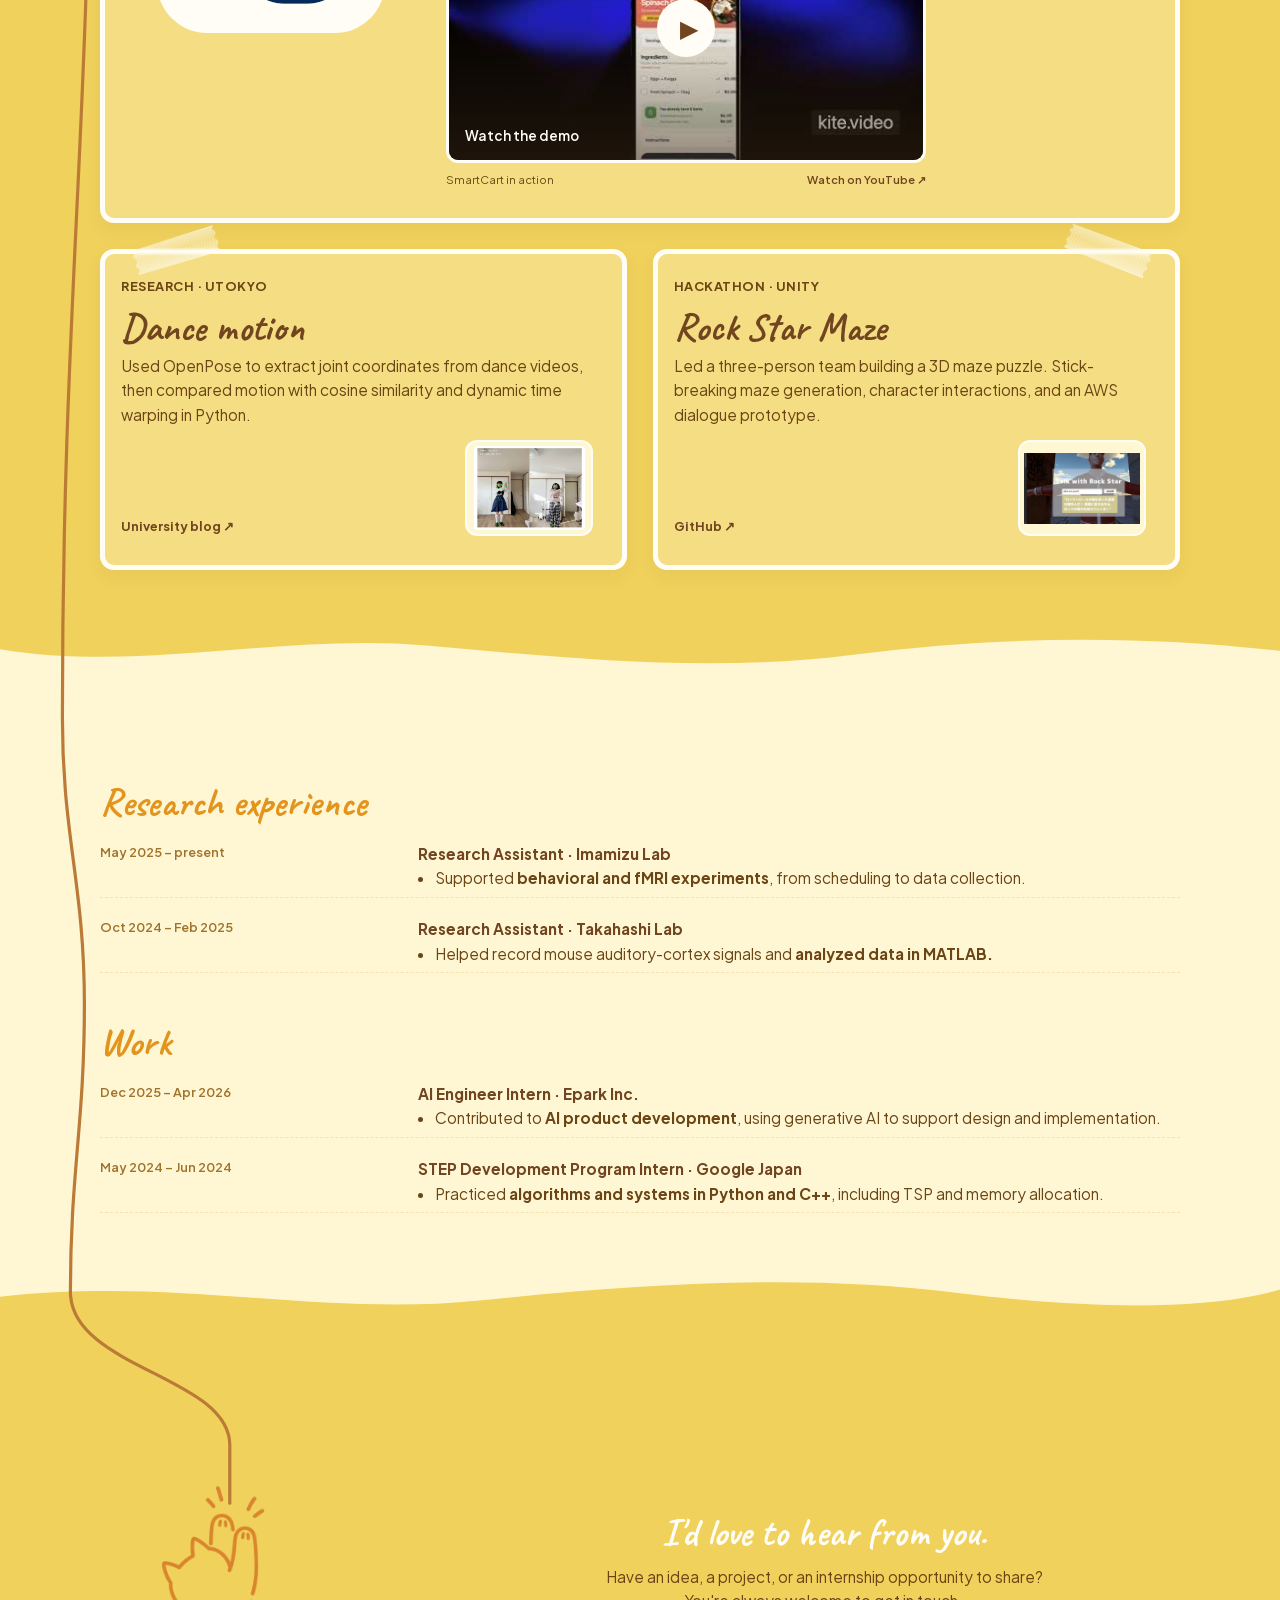
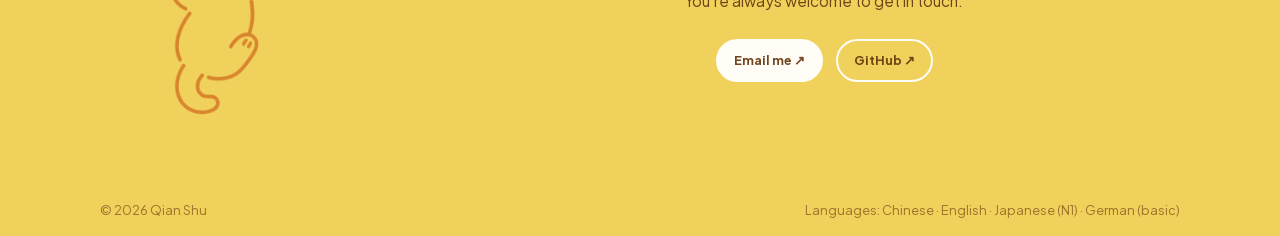
==== commit 6e9caa4b: "Restore original font rendering and contain mobile project cards" ====
--- a/index.html
+++ b/index.html
@@ -19,19 +19,16 @@
     <style>
         /* Local, preloaded fonts avoid late swaps from a third-party font service. */
         @font-face {
-            font-family: 'Caveat'; font-style: normal; font-weight: 400 700; font-display: optional;
+            font-family: 'Caveat'; font-style: normal; font-weight: 400 700; font-display: block;
             src: url('portfolio-assets/fonts/caveat-latin.woff2') format('woff2');
         }
         @font-face {
-            font-family: 'Plus Jakarta Sans'; font-style: normal; font-weight: 400 800; font-display: optional;
+            font-family: 'Plus Jakarta Sans'; font-style: normal; font-weight: 400 800; font-display: block;
             src: url('portfolio-assets/fonts/jakarta-latin-normal.woff2') format('woff2');
         }
         @font-face {
-            font-family: 'Plus Jakarta Sans'; font-style: italic; font-weight: 400 800; font-display: optional;
+            font-family: 'Plus Jakarta Sans'; font-style: italic; font-weight: 400 800; font-display: block;
             src: url('portfolio-assets/fonts/jakarta-latin-italic.woff2') format('woff2');
-        }
-        @font-face {
-            font-family: 'Caveat Fallback'; src: local('Georgia'); size-adjust: 80%;
         }
         /* === PERSONAL SITE BASE CSS === */
         :root {
@@ -41,7 +38,7 @@
             --muted: #888;
             --surface: #fff;
             --border: #e8e4de;
-            --font-display: 'Caveat', 'Caveat Fallback', cursive;
+            --font-display: 'Caveat', cursive;
             --font-body: 'Plus Jakarta Sans', sans-serif;
             --font-mono: var(--font-body);
             --title: clamp(2rem, 5vw, 4rem);
@@ -113,7 +110,7 @@
             --ink-white: #fffdf6;
             --ink-strong: #70451f;
             --yarn-ink: #bb7a36;
-            --font-display: 'Caveat', 'Caveat Fallback', cursive;
+            --font-display: 'Caveat', cursive;
             --font-body: 'Plus Jakarta Sans', sans-serif;
             --max-width: min(92vw, 1080px);
             --title: clamp(2.65rem, 7.8vw, 5.8rem);
@@ -669,11 +666,13 @@
 
         .project-list {
             display: grid;
+            grid-template-columns: minmax(0, 1fr);
             gap: var(--space-md);
         }
         .project-card {
             display: grid;
-            grid-template-columns: minmax(120px, 0.42fr) 1fr;
+            min-width: 0;
+            grid-template-columns: minmax(120px, 0.42fr) minmax(0, 1fr);
             gap: var(--space-md);
             align-items: stretch;
             border: 2.5px solid var(--ink-white);
@@ -734,7 +733,7 @@
             font-family: var(--font-display);
             font-size: clamp(1rem, 2vw, 1.3rem);
         }
-        .project-body { padding: var(--space-xs) var(--space-sm) var(--space-sm) 0; }
+        .project-body { min-width: 0; overflow-wrap: anywhere; padding: var(--space-xs) var(--space-sm) var(--space-sm) 0; }
         .kicker {
             font-size: var(--small);
             font-weight: 700;
@@ -766,7 +765,8 @@
 
         .split-two {
             display: grid;
-            grid-template-columns: 1fr 1fr;
+            min-width: 0;
+            grid-template-columns: minmax(0, 1fr) minmax(0, 1fr);
             gap: var(--space-md);
         }
         .split-two .project-card {
@@ -775,6 +775,7 @@
         .split-two .project-body { display: flex; flex-direction: column; }
         .project-bottom {
             display: flex;
+            flex-wrap: wrap;
             justify-content: space-between;
             align-items: flex-end;
             gap: 16px;
@@ -1154,6 +1155,8 @@
         html:lang(zh) .samo-lightbox-footer p { font-size: 1.1rem; }
         @media (max-width: 768px) {
             html { scroll-padding-top: 76px; }
+            .project-card, .split-two, .split-two .project-card { grid-template-columns: minmax(0, 1fr); }
+            .project-video-cover, .project-video iframe { width: 100%; min-height: 0; }
             /* Give unframed copy a comfortable gutter beside the yarn trail. */
             .about-grid > div:last-child,
             .samo-feature-copy,
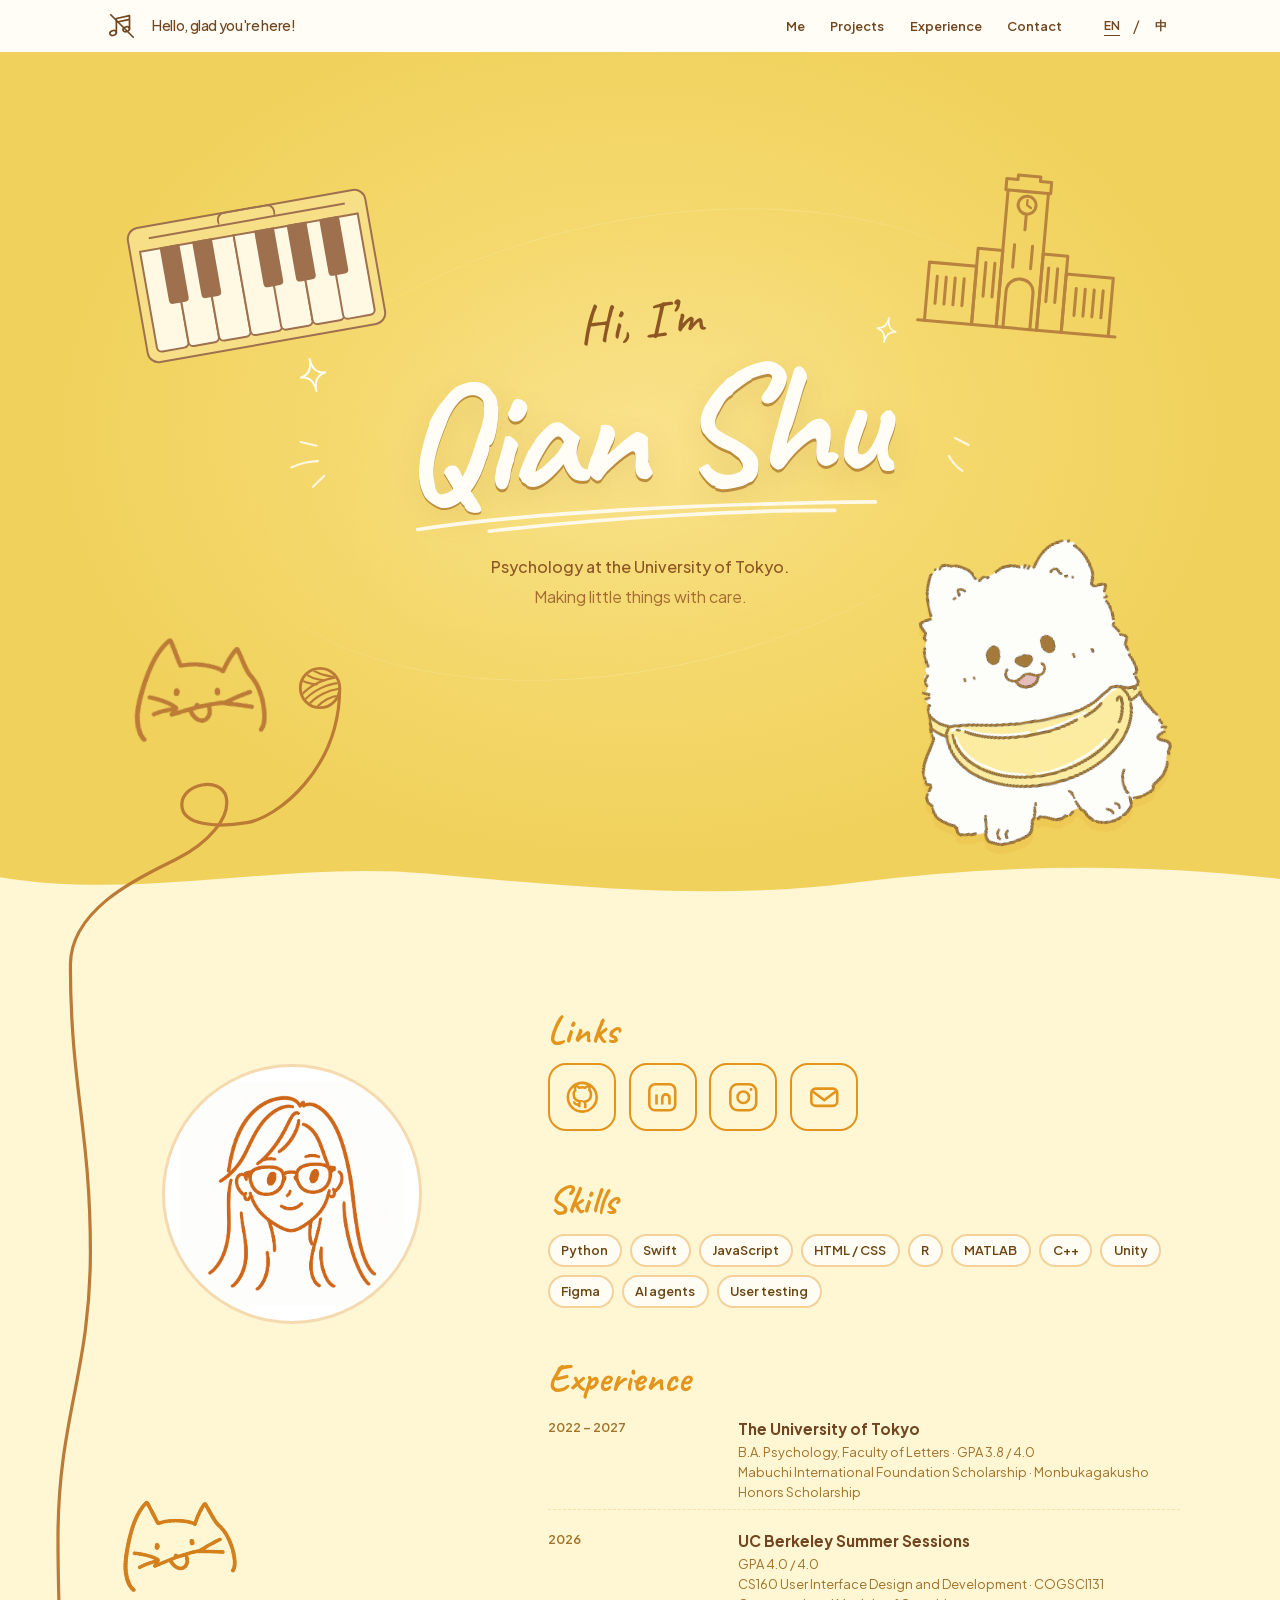
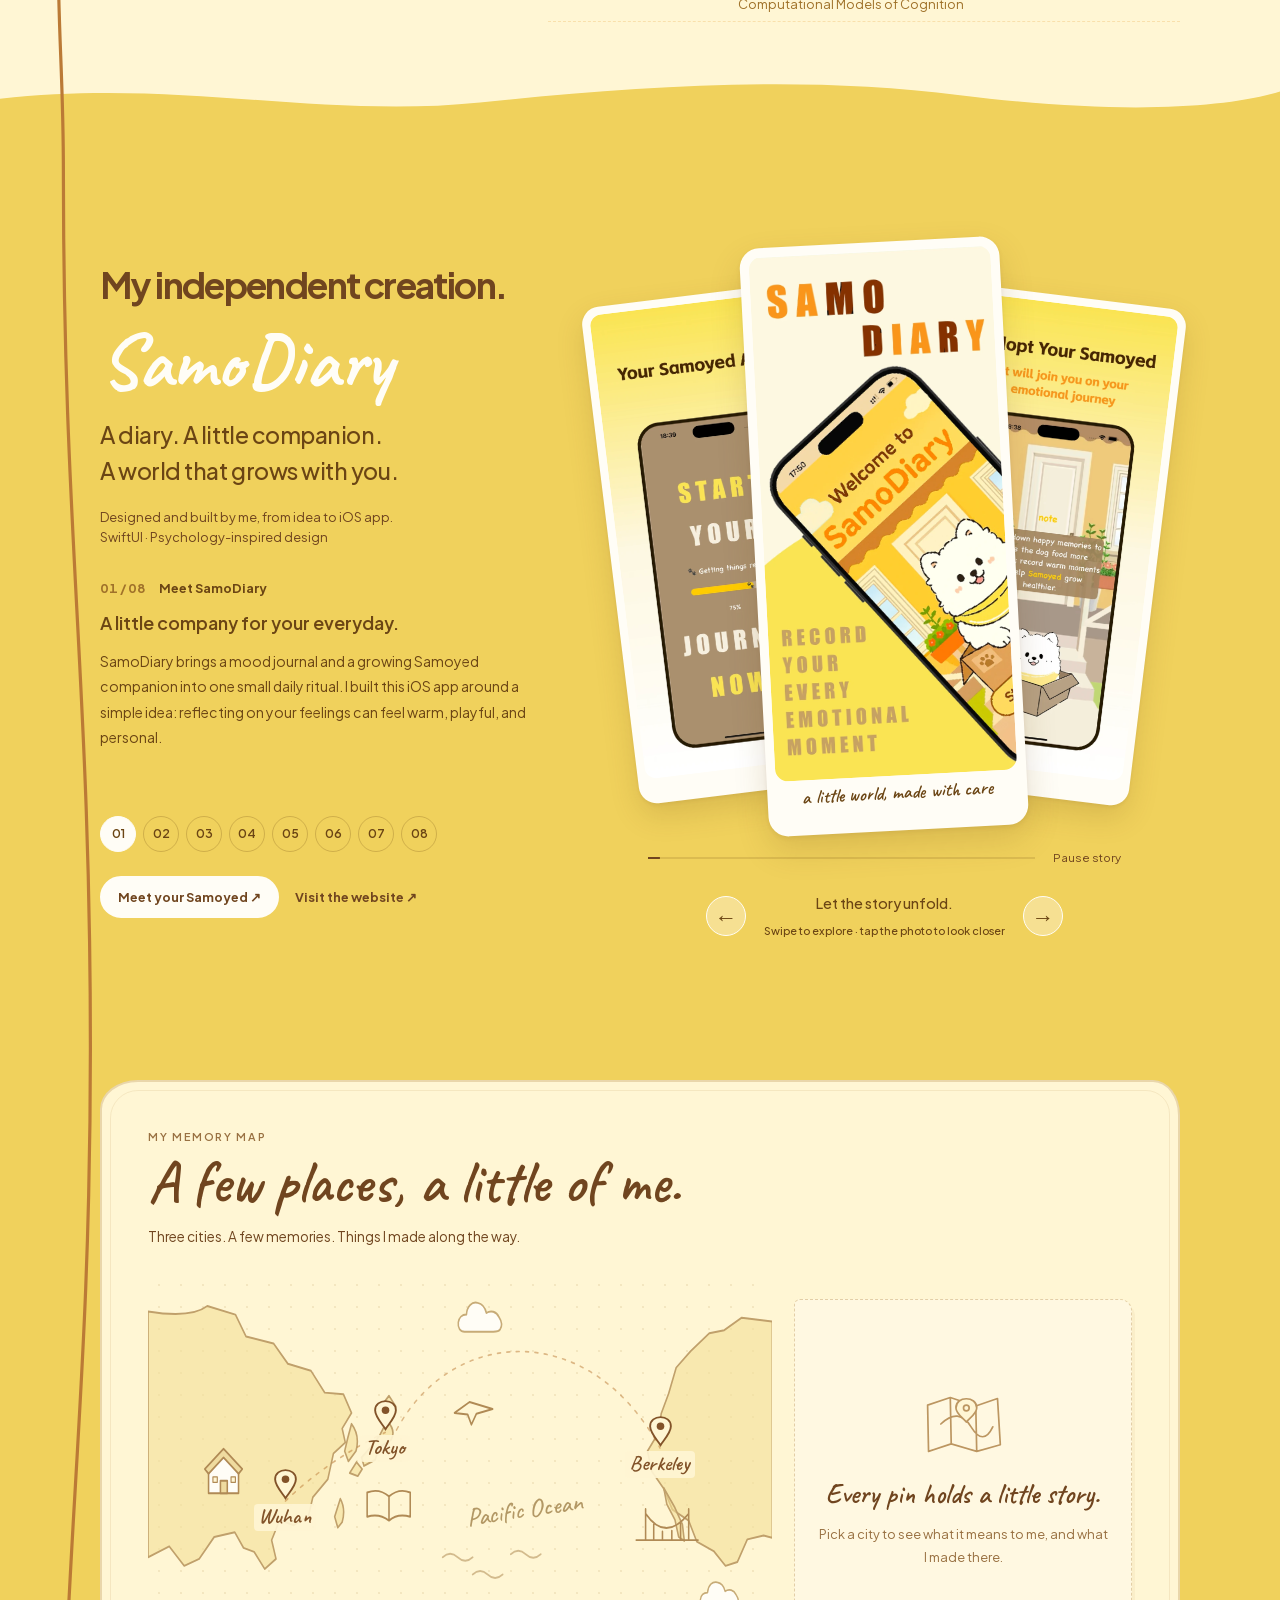
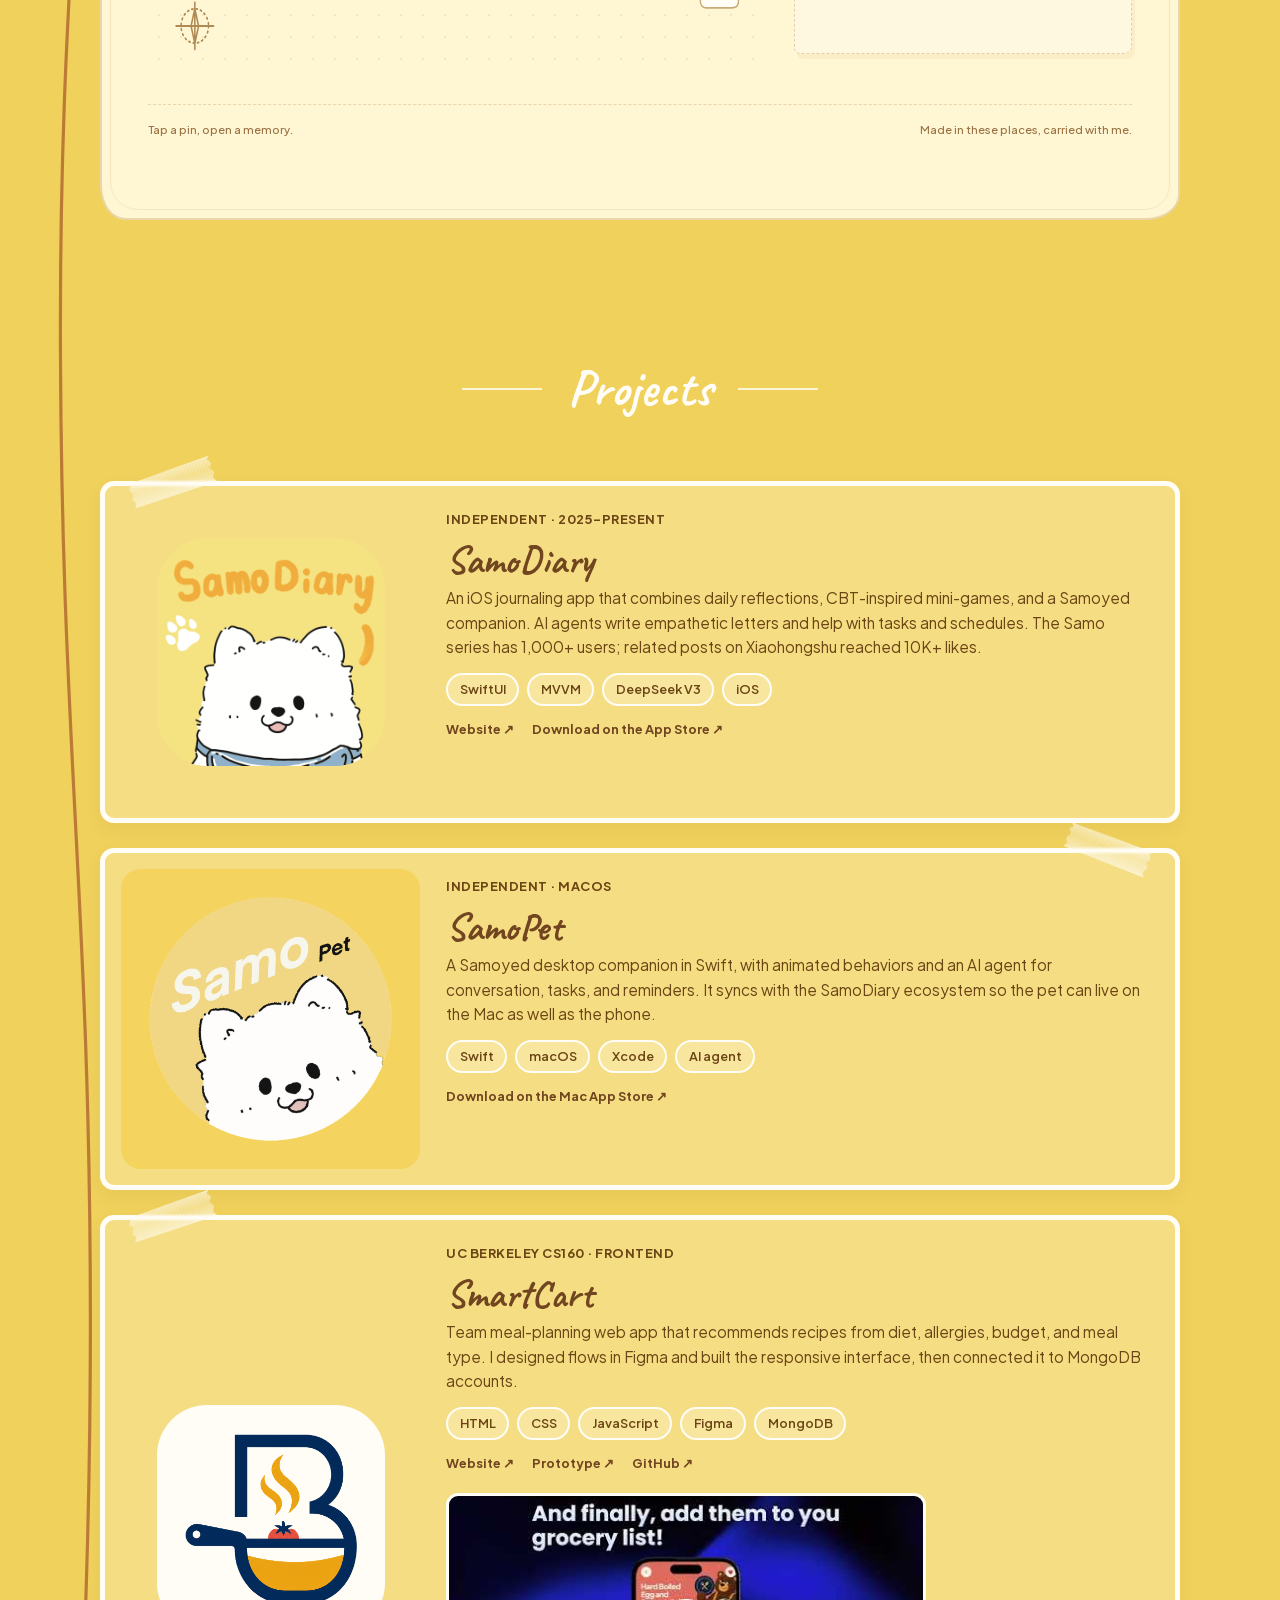
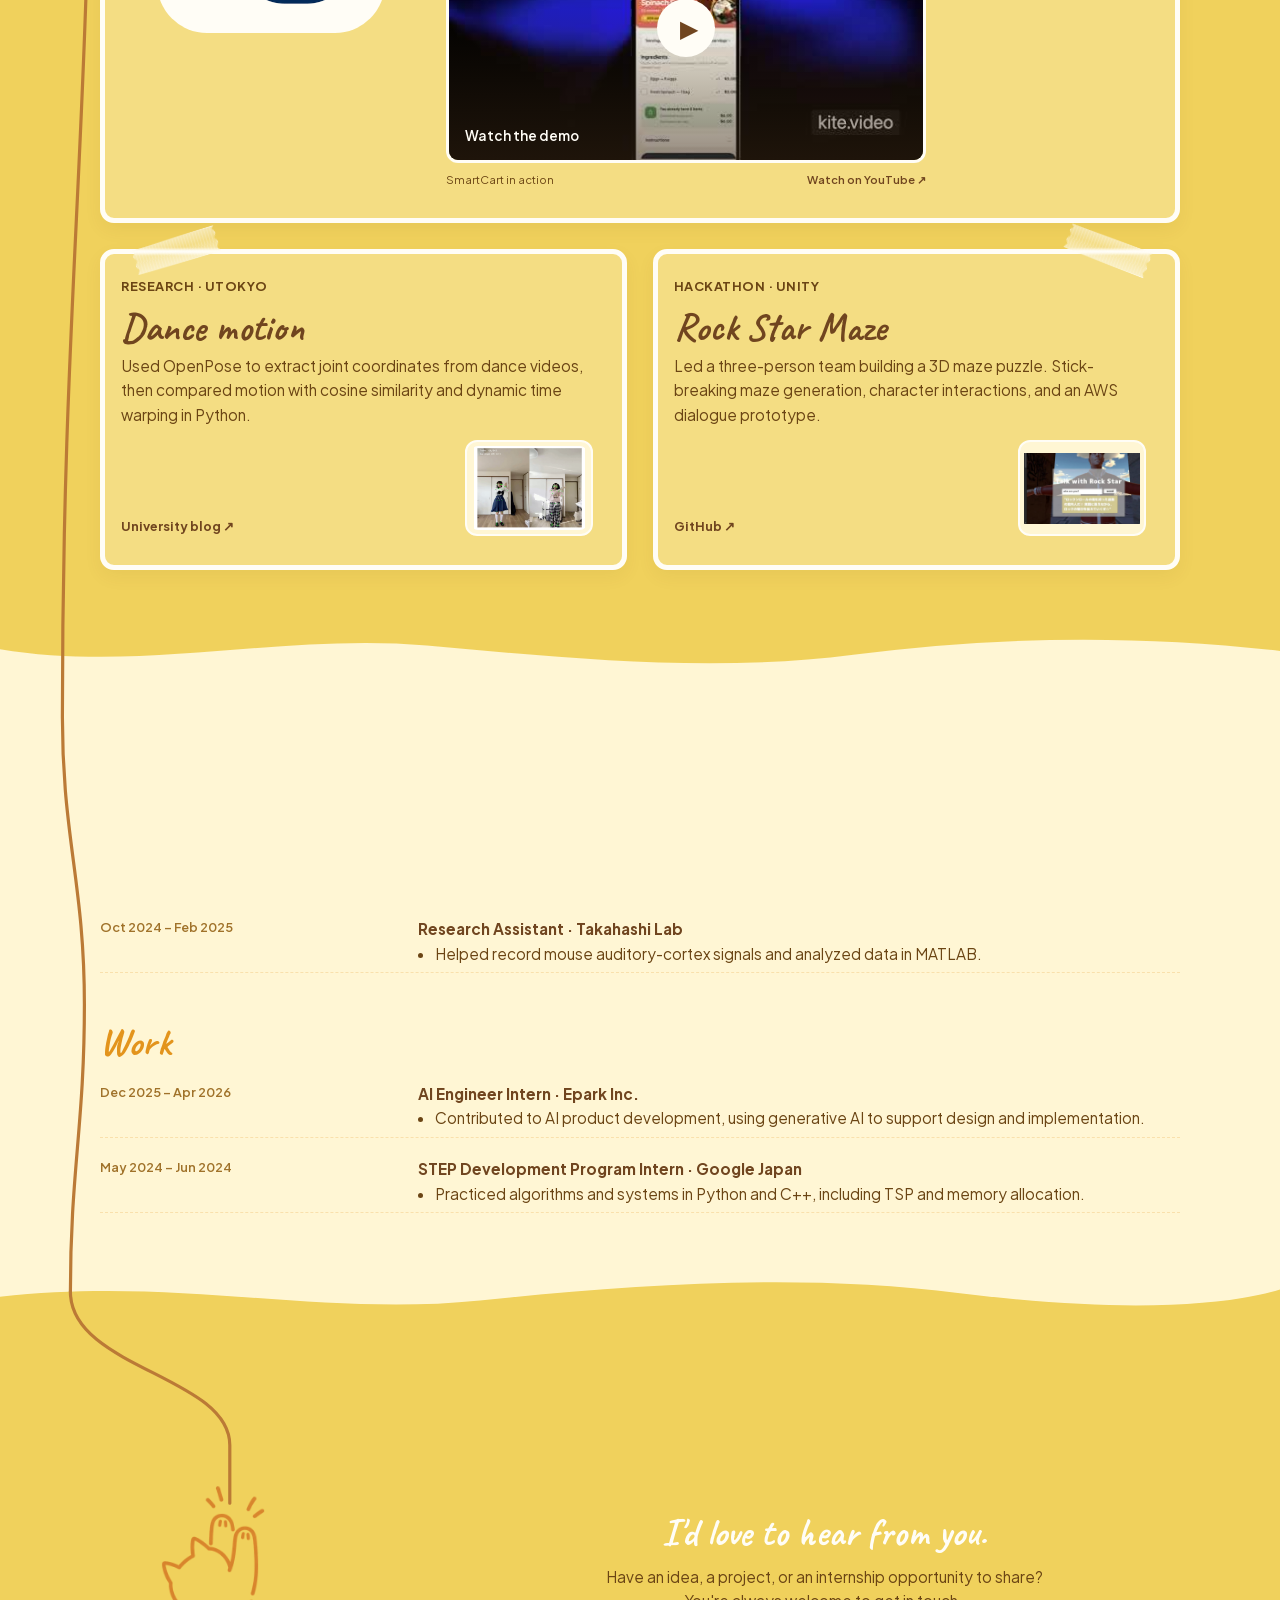
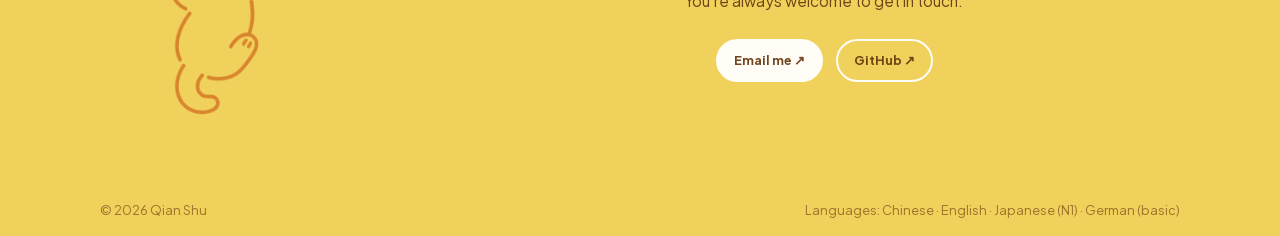
==== commit bc69bbc8: "Use regular weight for experience and city story details" ====
--- a/index.html
+++ b/index.html
@@ -1502,7 +1502,7 @@
                                 <path d="M42 76c6 8 17 12 25 12m42-13c-3 4-6 6-10 8"/>
                             </svg>
                             <p>Wuhan is my hometown. During a difficult time, I started building a diary app for myself.</p>
-                            <p>With psychology woven in, <strong>SamoDiary and SamoPet</strong> became a magical forest to share—a journey of healing for me, too.</p>
+                            <p>With psychology woven in, <span>SamoDiary and SamoPet</span> became a magical forest to share—a journey of healing for me, too.</p>
                             <div class="memory-projects">
                                 <a href="#project-samodiary"><img src="portfolio-assets/samodiary-icon.png" alt="" loading="lazy">SamoDiary</a>
                                 <a href="#project-samopet"><img src="portfolio-assets/samopet-logo.png" alt="" loading="lazy">SamoPet</a>
@@ -1525,8 +1525,8 @@
                                 <circle class="art-pollen" cx="138" cy="35" r="2"/>
                                 <path class="art-blossom" d="M40 24q10-3 8 7-8 3-8-7Zm16 18q9 1 5 9-8-2-5-9Z"/>
                             </svg>
-                            <p>I study in Tokyo, where I explored dance motion with <strong>OpenPose and Python.</strong></p>
-                            <p>With two women I met at Google, I <strong>led our team of three</strong> to build Rock Star Maze at an Amazon hackathon—curiosity and playfulness at work.</p>
+                            <p>I study in Tokyo, where I explored dance motion with <span>OpenPose and Python.</span></p>
+                            <p>With two women I met at Google, I <span>led our team of three</span> to build Rock Star Maze at an Amazon hackathon—curiosity and playfulness at work.</p>
                             <div class="memory-projects">
                                 <a href="#project-dance">Dance motion</a>
                                 <a href="#project-rock">Rock Star Maze</a>
@@ -1548,7 +1548,7 @@
                                 <path class="art-steam" d="M33 98h9m95 3h9"/>
                             </svg>
                             <p>UC Berkeley Summer Sessions took me to an English-speaking country for the first time, bringing new challenges and good friends.</p>
-                            <p>For our HCI project SmartCart, I handled <strong>UI design and all frontend development</strong>, and contributed to the backend.</p>
+                            <p>For our HCI project SmartCart, I handled <span>UI design and all frontend development</span>, and contributed to the backend.</p>
                             <div class="memory-projects">
                                 <a href="#project-smartcart"><img src="portfolio-assets/smartcart-logo.png" alt="" loading="lazy">SmartCart</a>
                             </div>
@@ -1675,7 +1675,7 @@
                     <div>
                         <h3>Research Assistant · Imamizu Lab</h3>
                         <ul>
-                            <li>Supported <strong>behavioral and fMRI experiments</strong>, from scheduling to data collection.</li>
+                            <li>Supported <span>behavioral and fMRI experiments</span>, from scheduling to data collection.</li>
                         </ul>
                     </div>
                 </article>
@@ -1684,7 +1684,7 @@
                     <div>
                         <h3>Research Assistant · Takahashi Lab</h3>
                         <ul>
-                            <li>Helped record mouse auditory-cortex signals and <strong>analyzed data in MATLAB.</strong></li>
+                            <li>Helped record mouse auditory-cortex signals and <span>analyzed data in MATLAB.</span></li>
                         </ul>
                     </div>
                 </article>
@@ -1697,7 +1697,7 @@
                     <div>
                         <h3>AI Engineer Intern · Epark Inc.</h3>
                         <ul>
-                            <li>Contributed to <strong>AI product development</strong>, using generative AI to support design and implementation.</li>
+                            <li>Contributed to <span>AI product development</span>, using generative AI to support design and implementation.</li>
                         </ul>
                     </div>
                 </article>
@@ -1706,7 +1706,7 @@
                     <div>
                         <h3>STEP Development Program Intern · Google Japan</h3>
                         <ul>
-                            <li>Practiced <strong>algorithms and systems in Python and C++</strong>, including TSP and memory allocation.</li>
+                            <li>Practiced <span>algorithms and systems in Python and C++</span>, including TSP and memory allocation.</li>
                         </ul>
                     </div>
                 </article>
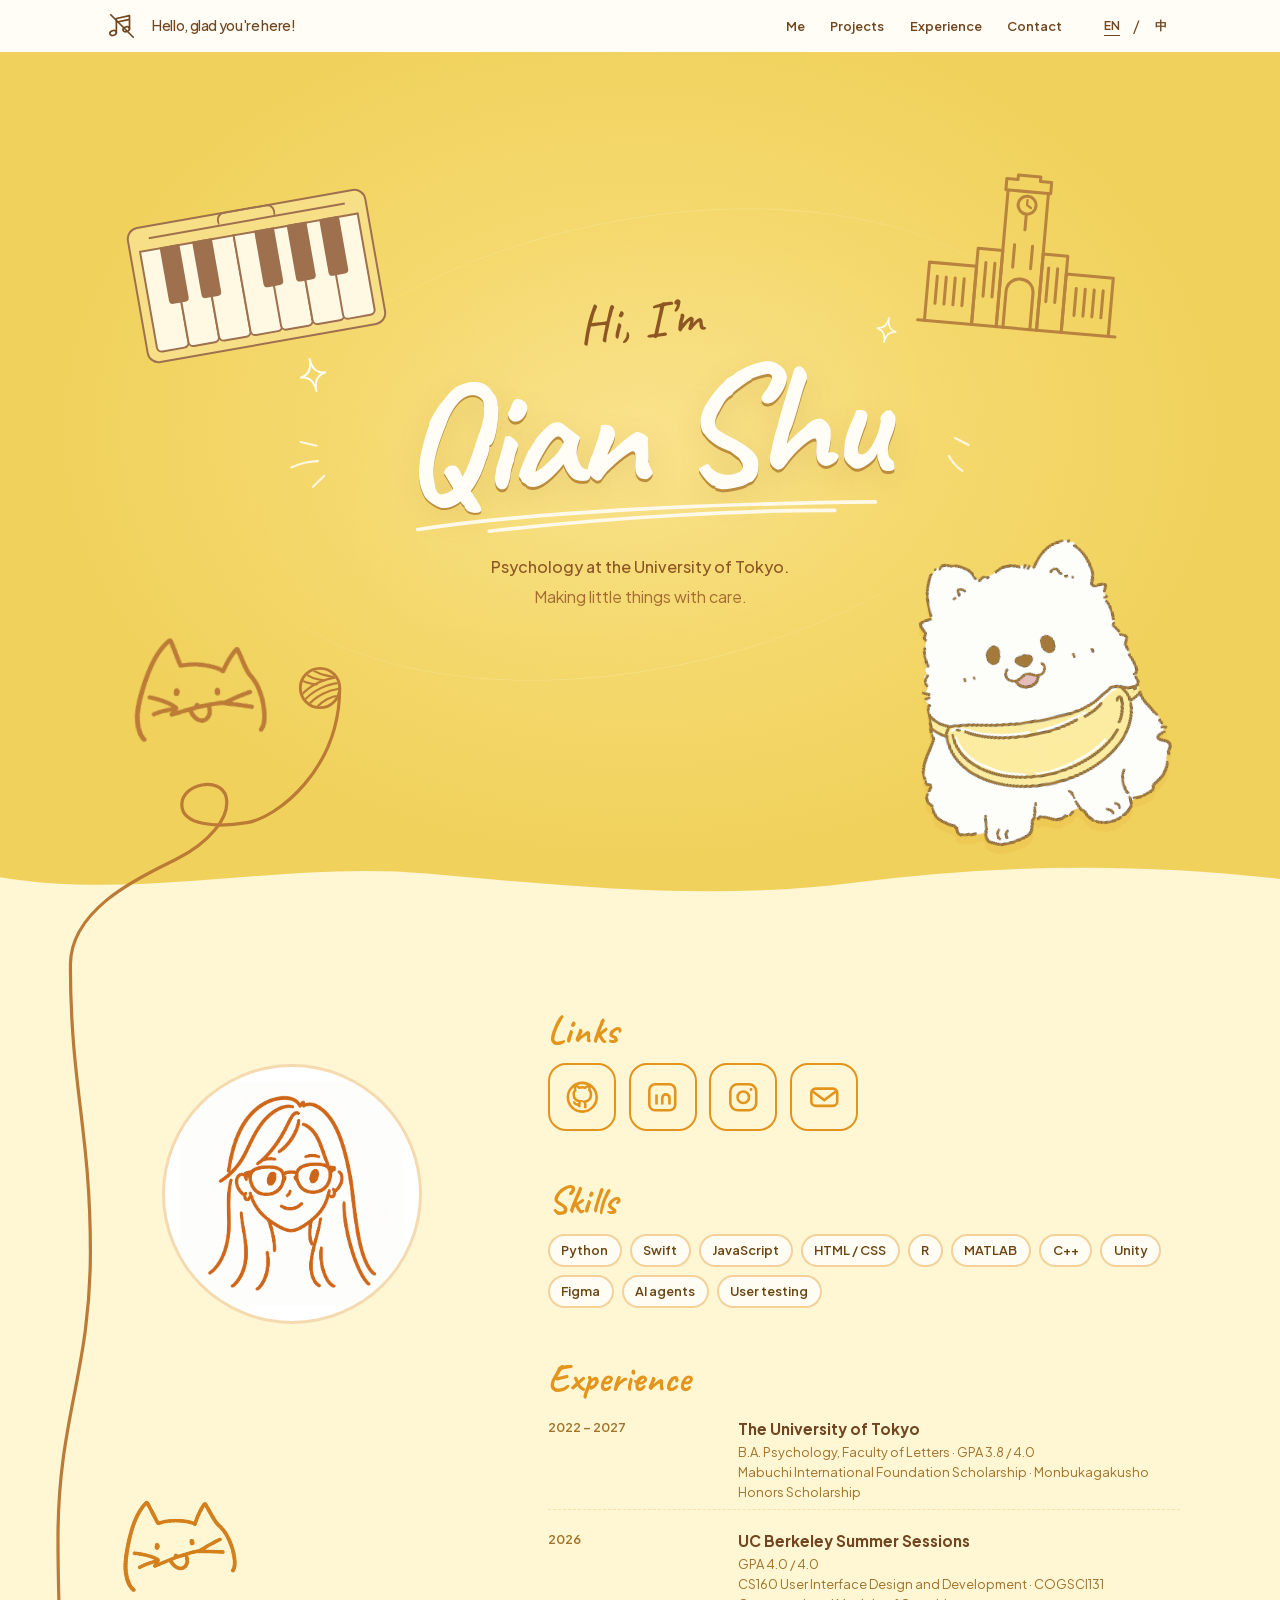
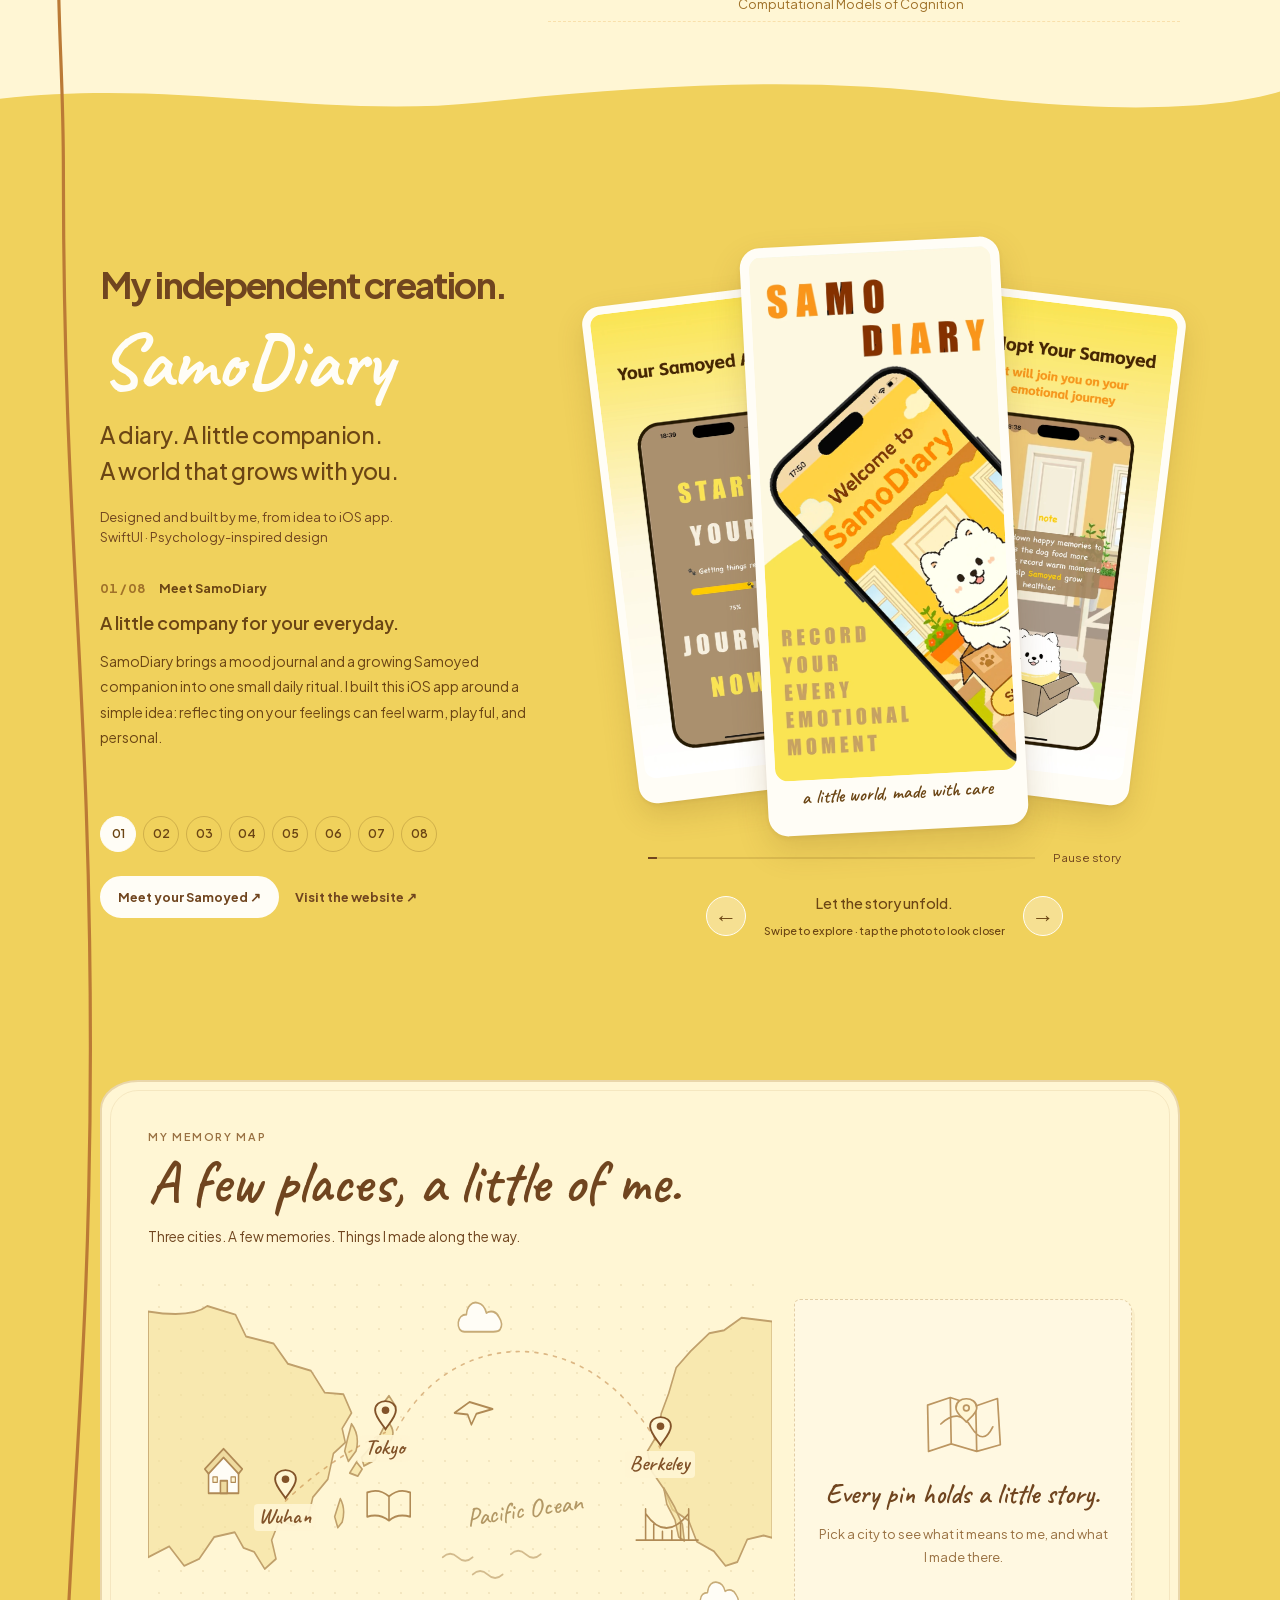
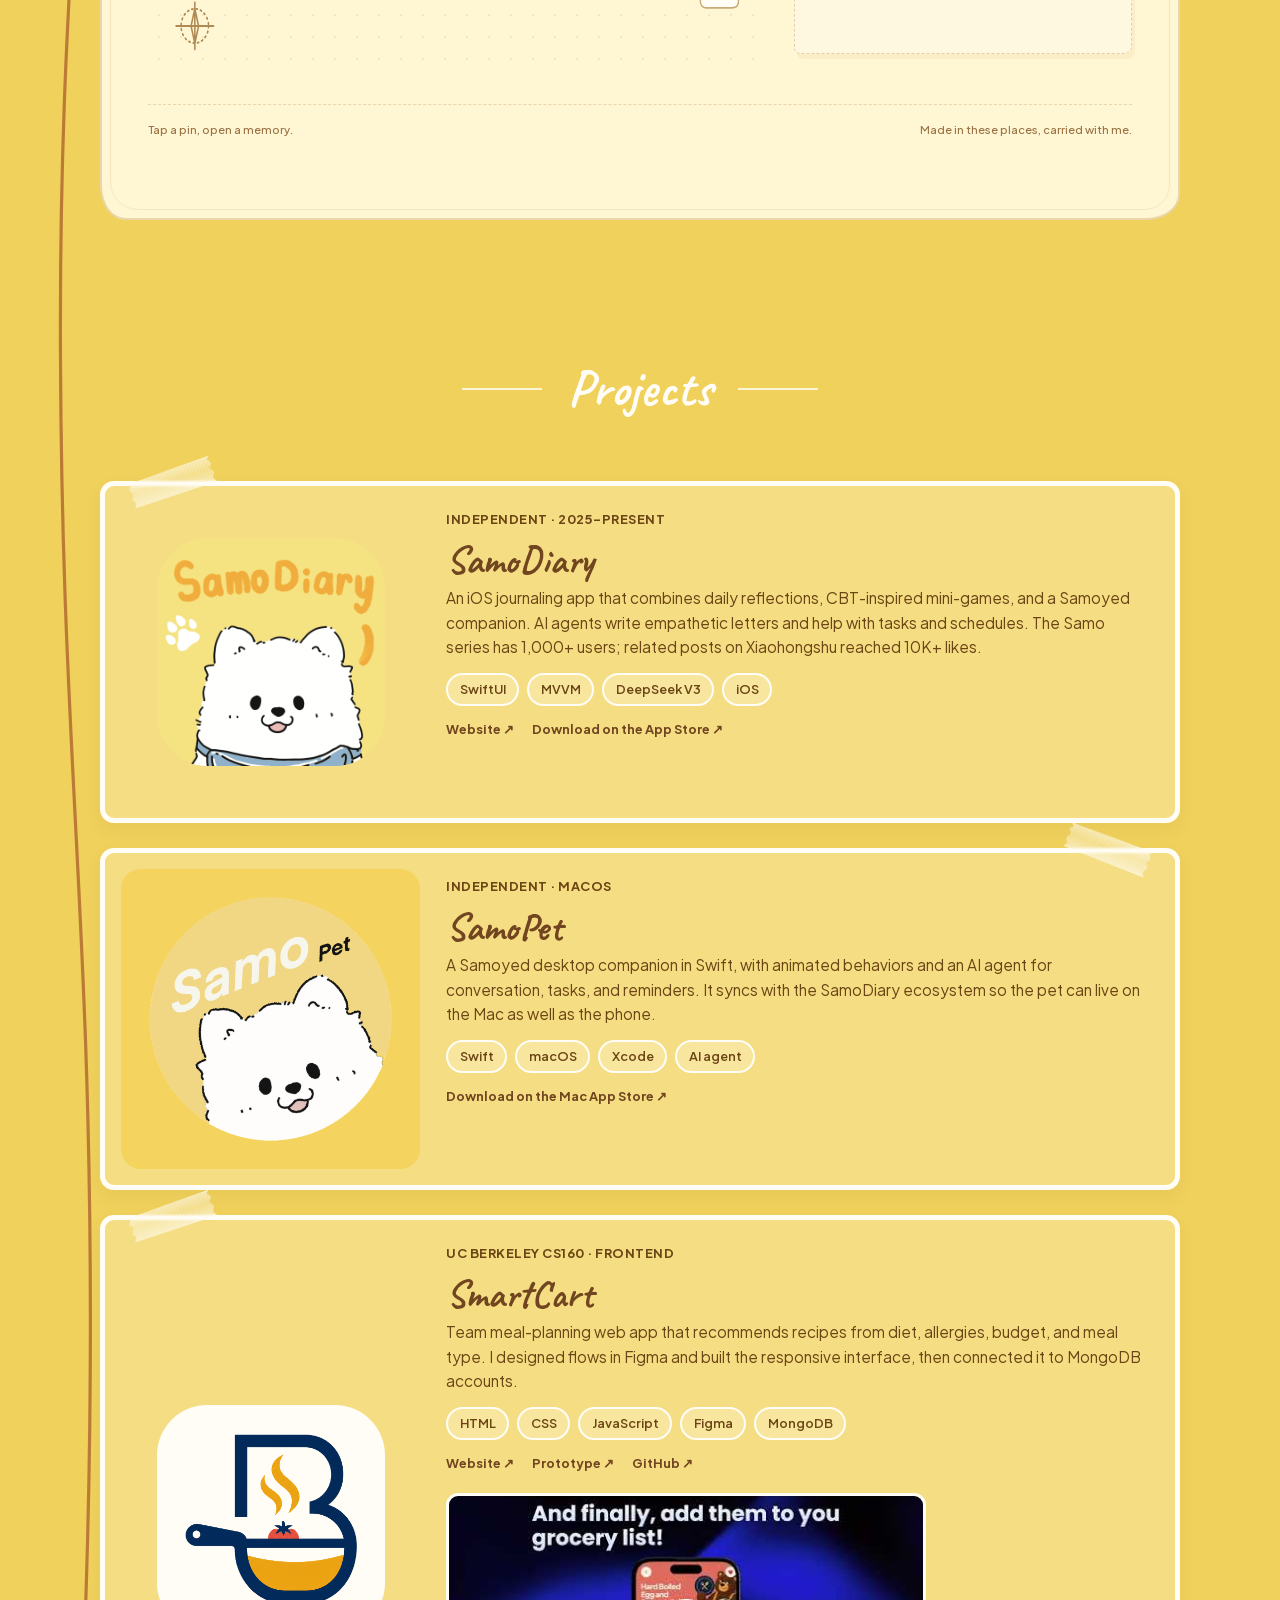
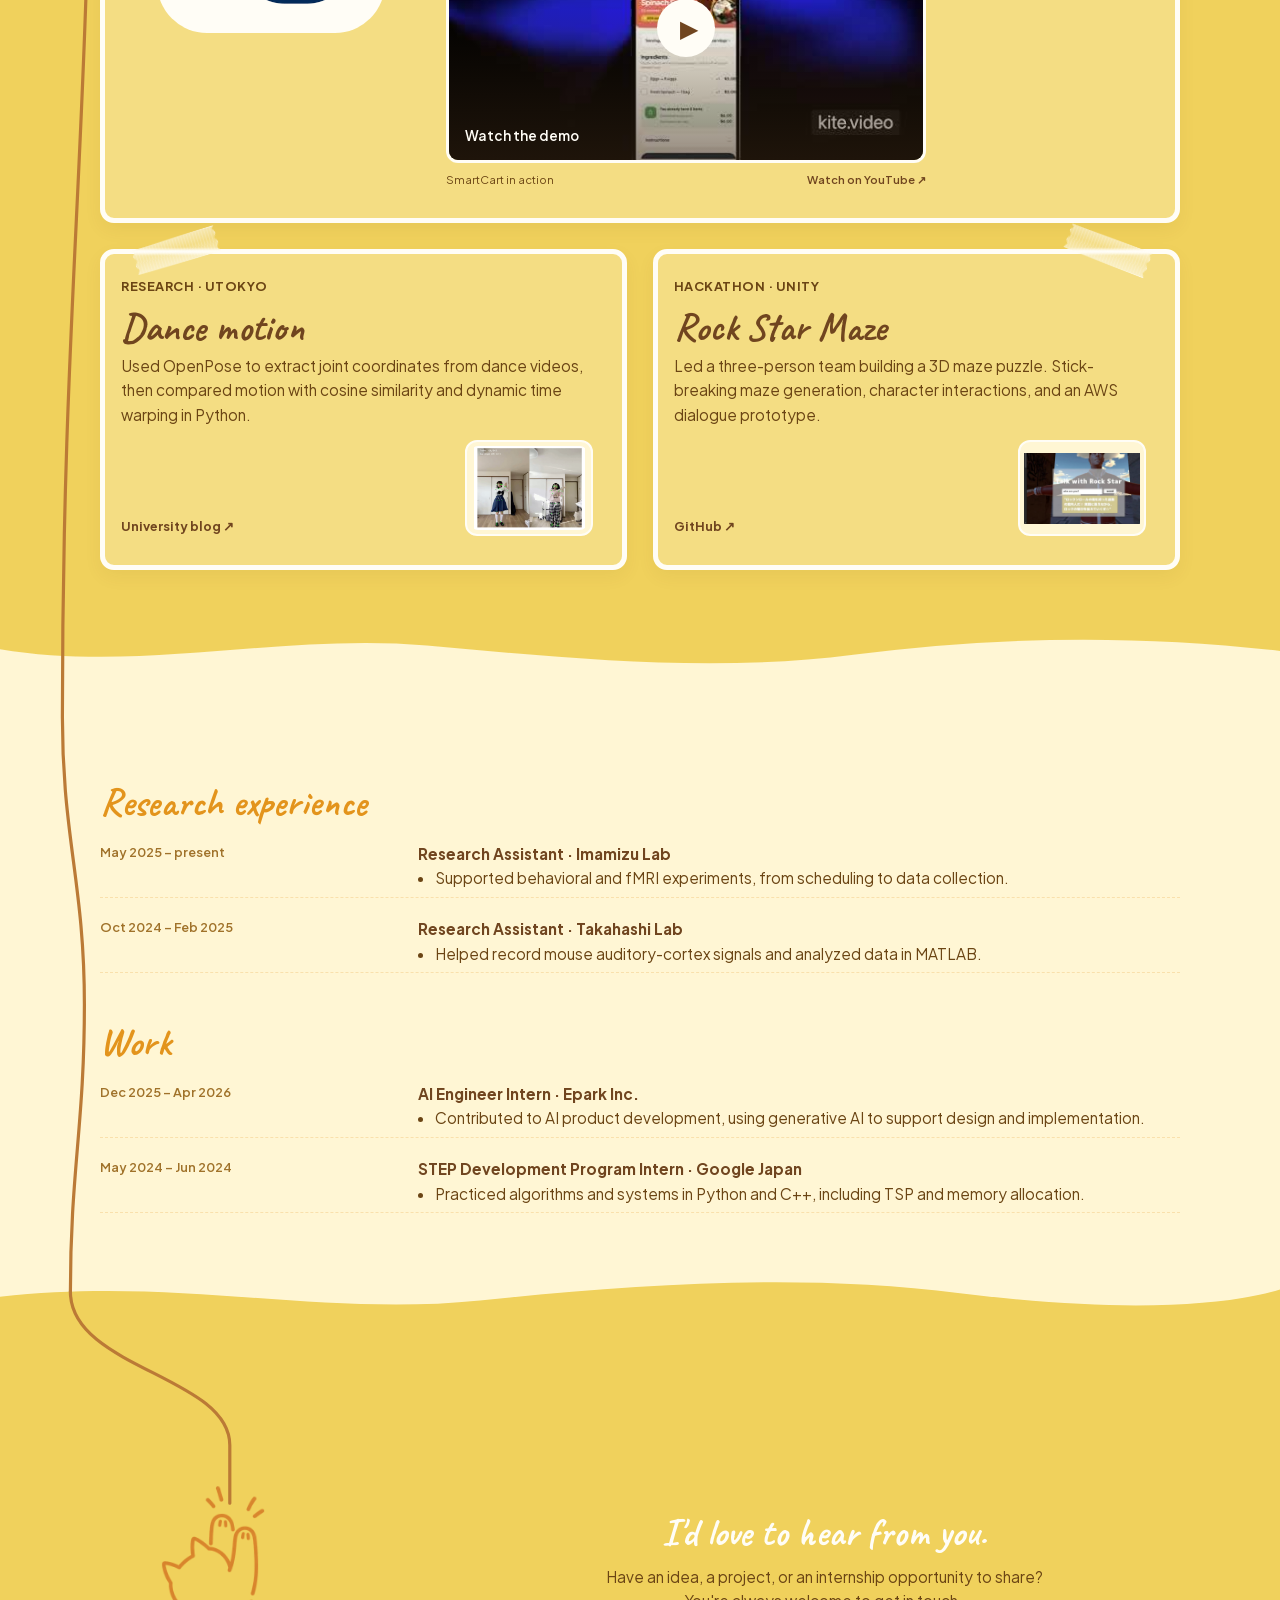
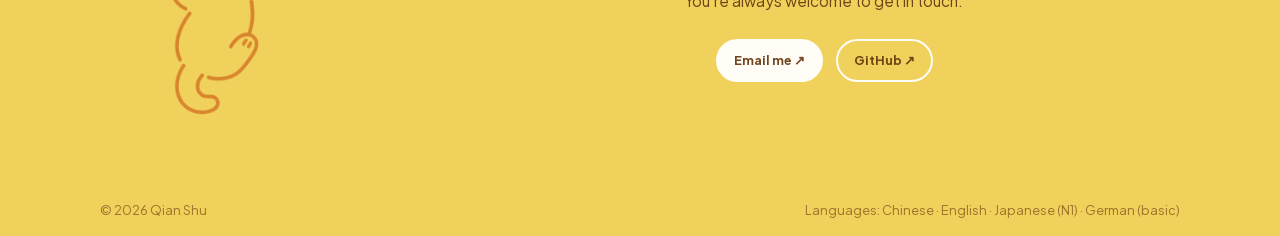
==== commit b7836db0: "Restore emphasis only in city stories" ====
--- a/index.html
+++ b/index.html
@@ -1502,7 +1502,7 @@
                                 <path d="M42 76c6 8 17 12 25 12m42-13c-3 4-6 6-10 8"/>
                             </svg>
                             <p>Wuhan is my hometown. During a difficult time, I started building a diary app for myself.</p>
-                            <p>With psychology woven in, <span>SamoDiary and SamoPet</span> became a magical forest to share—a journey of healing for me, too.</p>
+                            <p>With psychology woven in, <strong>SamoDiary and SamoPet</strong> became a magical forest to share—a journey of healing for me, too.</p>
                             <div class="memory-projects">
                                 <a href="#project-samodiary"><img src="portfolio-assets/samodiary-icon.png" alt="" loading="lazy">SamoDiary</a>
                                 <a href="#project-samopet"><img src="portfolio-assets/samopet-logo.png" alt="" loading="lazy">SamoPet</a>
@@ -1525,8 +1525,8 @@
                                 <circle class="art-pollen" cx="138" cy="35" r="2"/>
                                 <path class="art-blossom" d="M40 24q10-3 8 7-8 3-8-7Zm16 18q9 1 5 9-8-2-5-9Z"/>
                             </svg>
-                            <p>I study in Tokyo, where I explored dance motion with <span>OpenPose and Python.</span></p>
-                            <p>With two women I met at Google, I <span>led our team of three</span> to build Rock Star Maze at an Amazon hackathon—curiosity and playfulness at work.</p>
+                            <p>I study in Tokyo, where I explored dance motion with <strong>OpenPose and Python.</strong></p>
+                            <p>With two women I met at Google, I <strong>led our team of three</strong> to build Rock Star Maze at an Amazon hackathon—curiosity and playfulness at work.</p>
                             <div class="memory-projects">
                                 <a href="#project-dance">Dance motion</a>
                                 <a href="#project-rock">Rock Star Maze</a>
@@ -1548,7 +1548,7 @@
                                 <path class="art-steam" d="M33 98h9m95 3h9"/>
                             </svg>
                             <p>UC Berkeley Summer Sessions took me to an English-speaking country for the first time, bringing new challenges and good friends.</p>
-                            <p>For our HCI project SmartCart, I handled <span>UI design and all frontend development</span>, and contributed to the backend.</p>
+                            <p>For our HCI project SmartCart, I handled <strong>UI design and all frontend development</strong>, and contributed to the backend.</p>
                             <div class="memory-projects">
                                 <a href="#project-smartcart"><img src="portfolio-assets/smartcart-logo.png" alt="" loading="lazy">SmartCart</a>
                             </div>
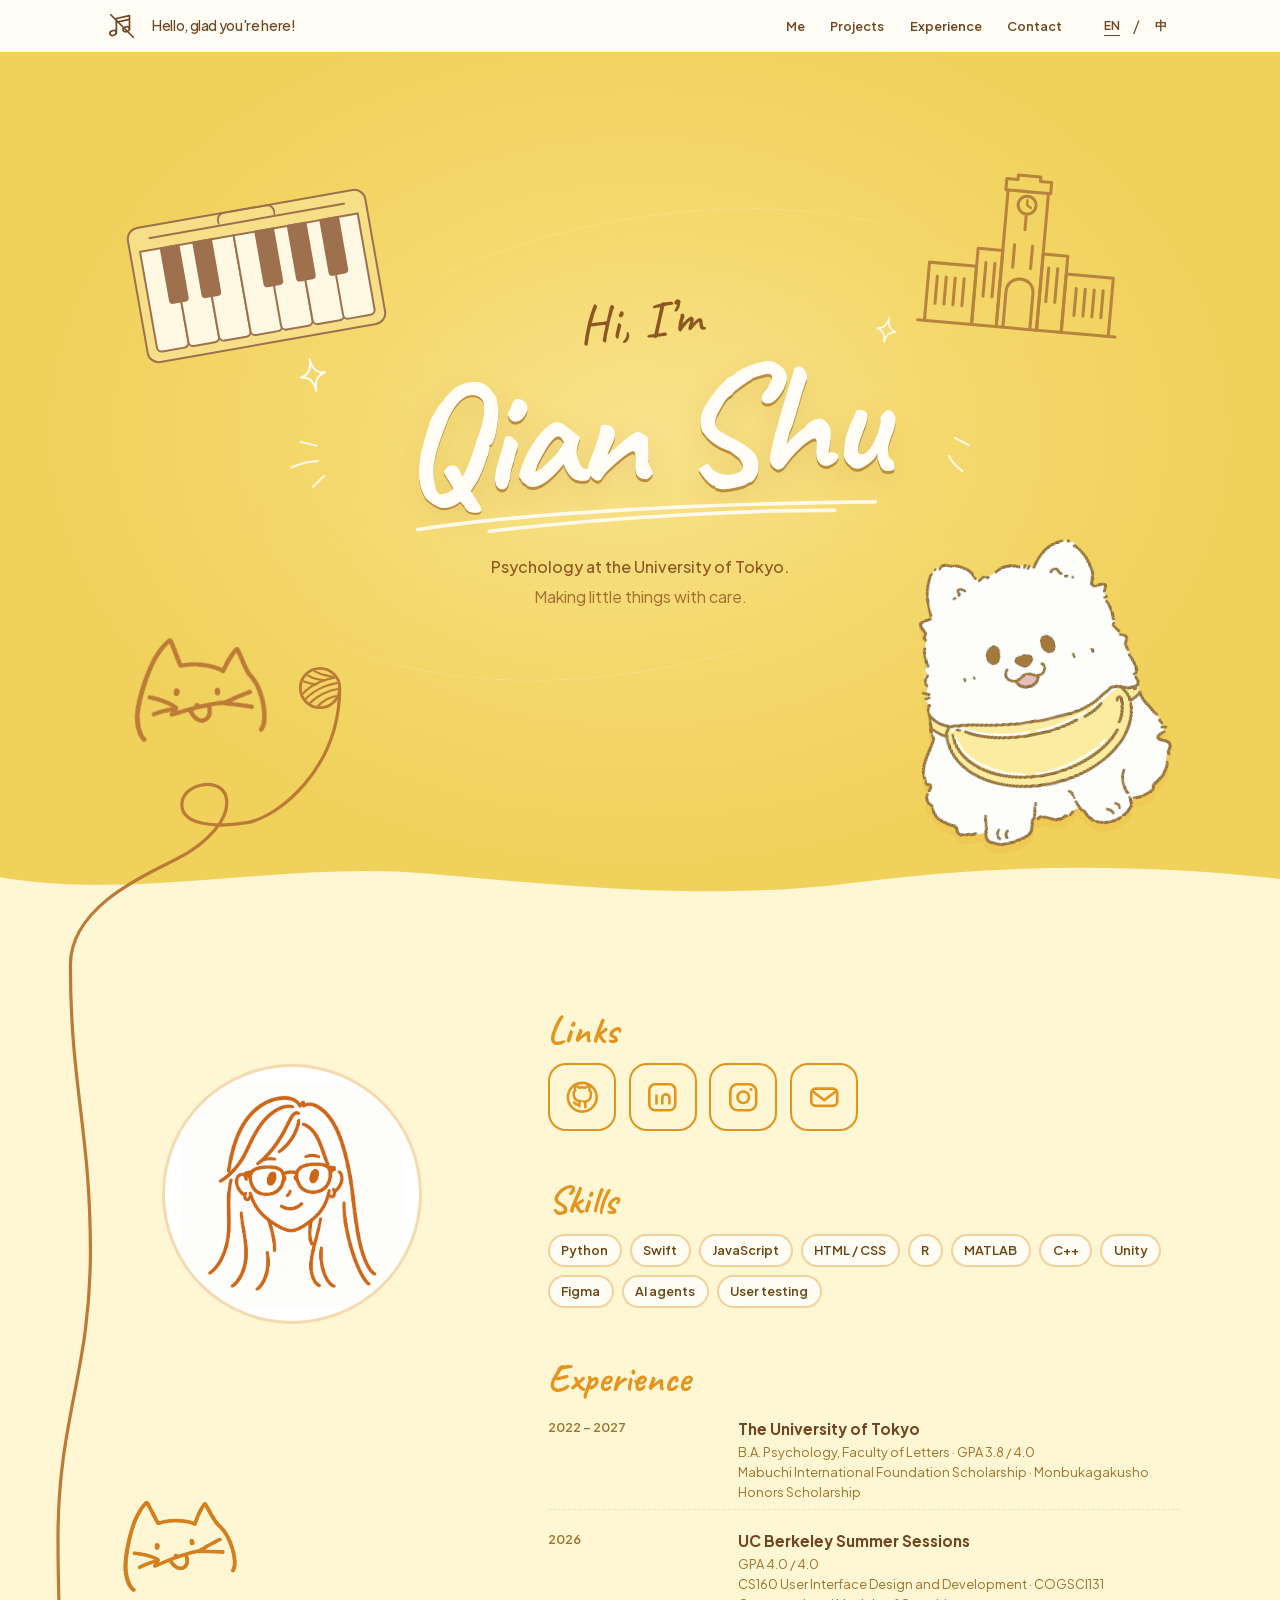
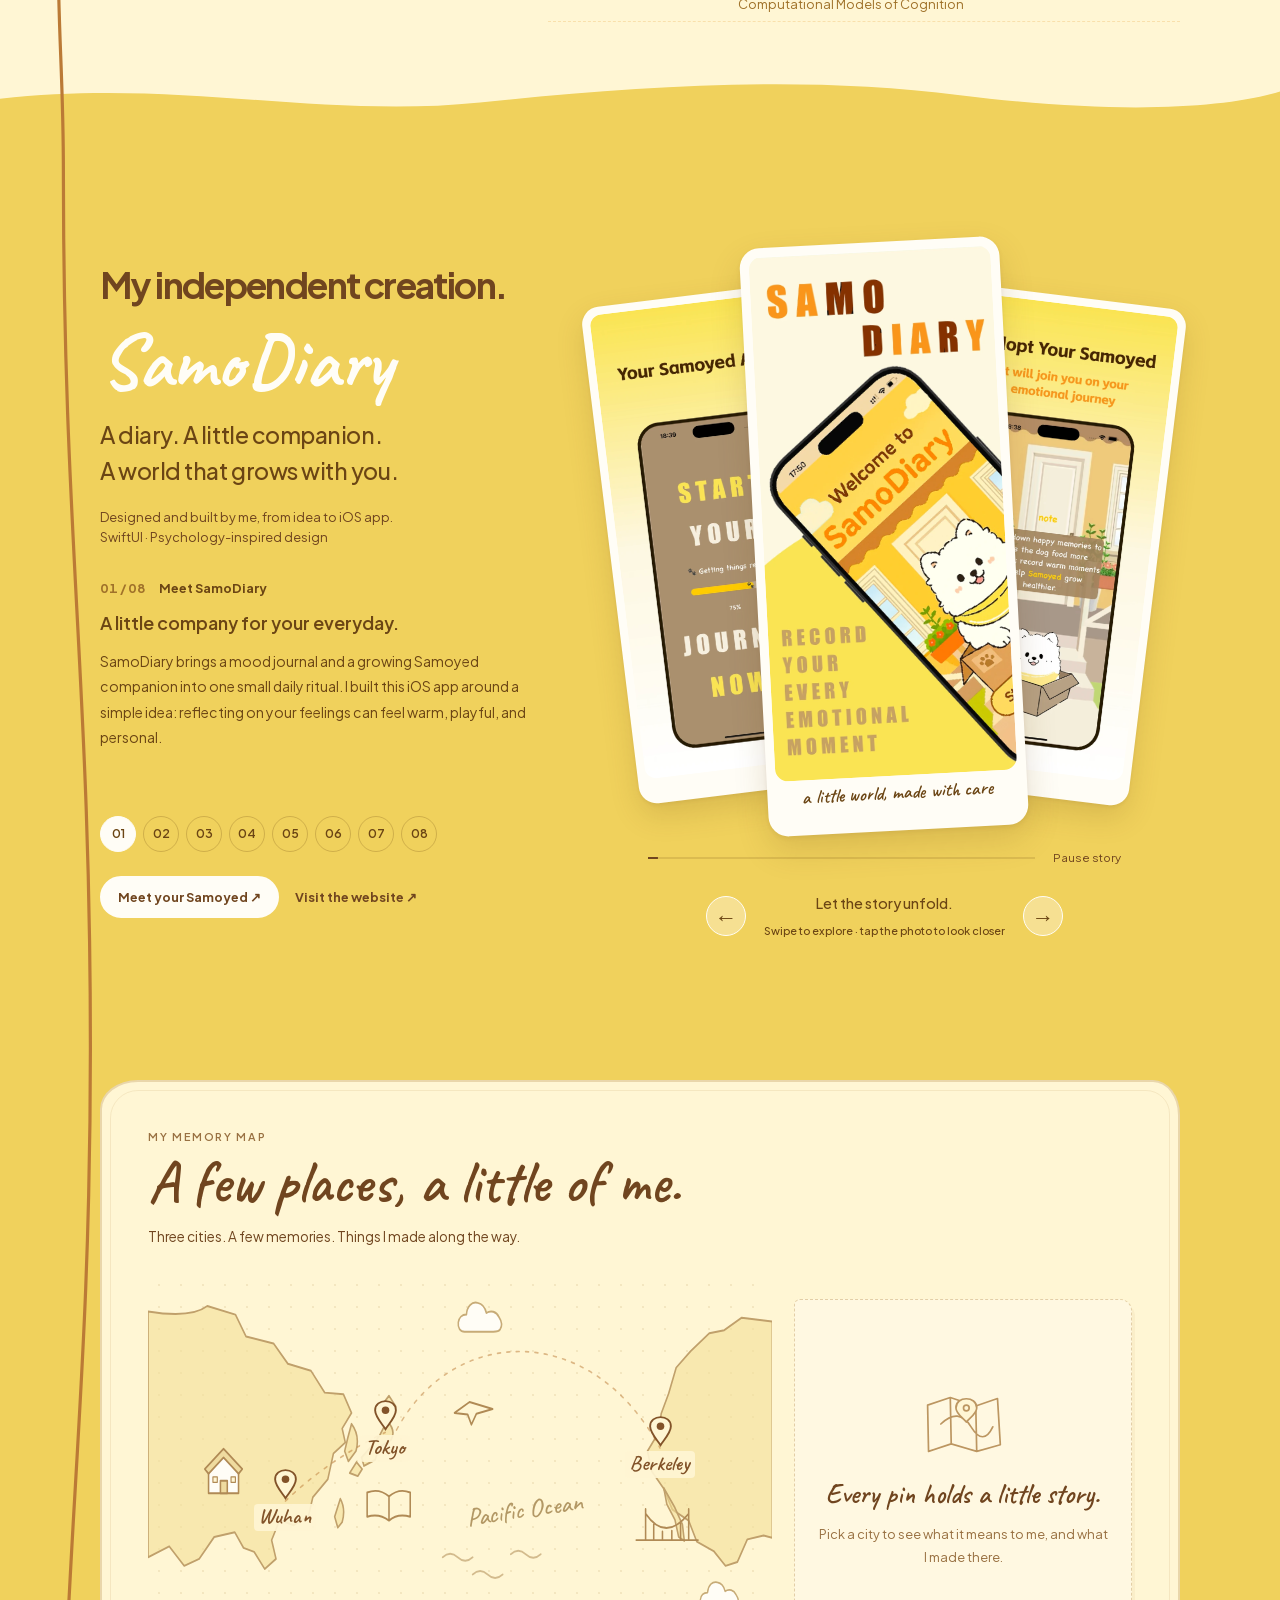
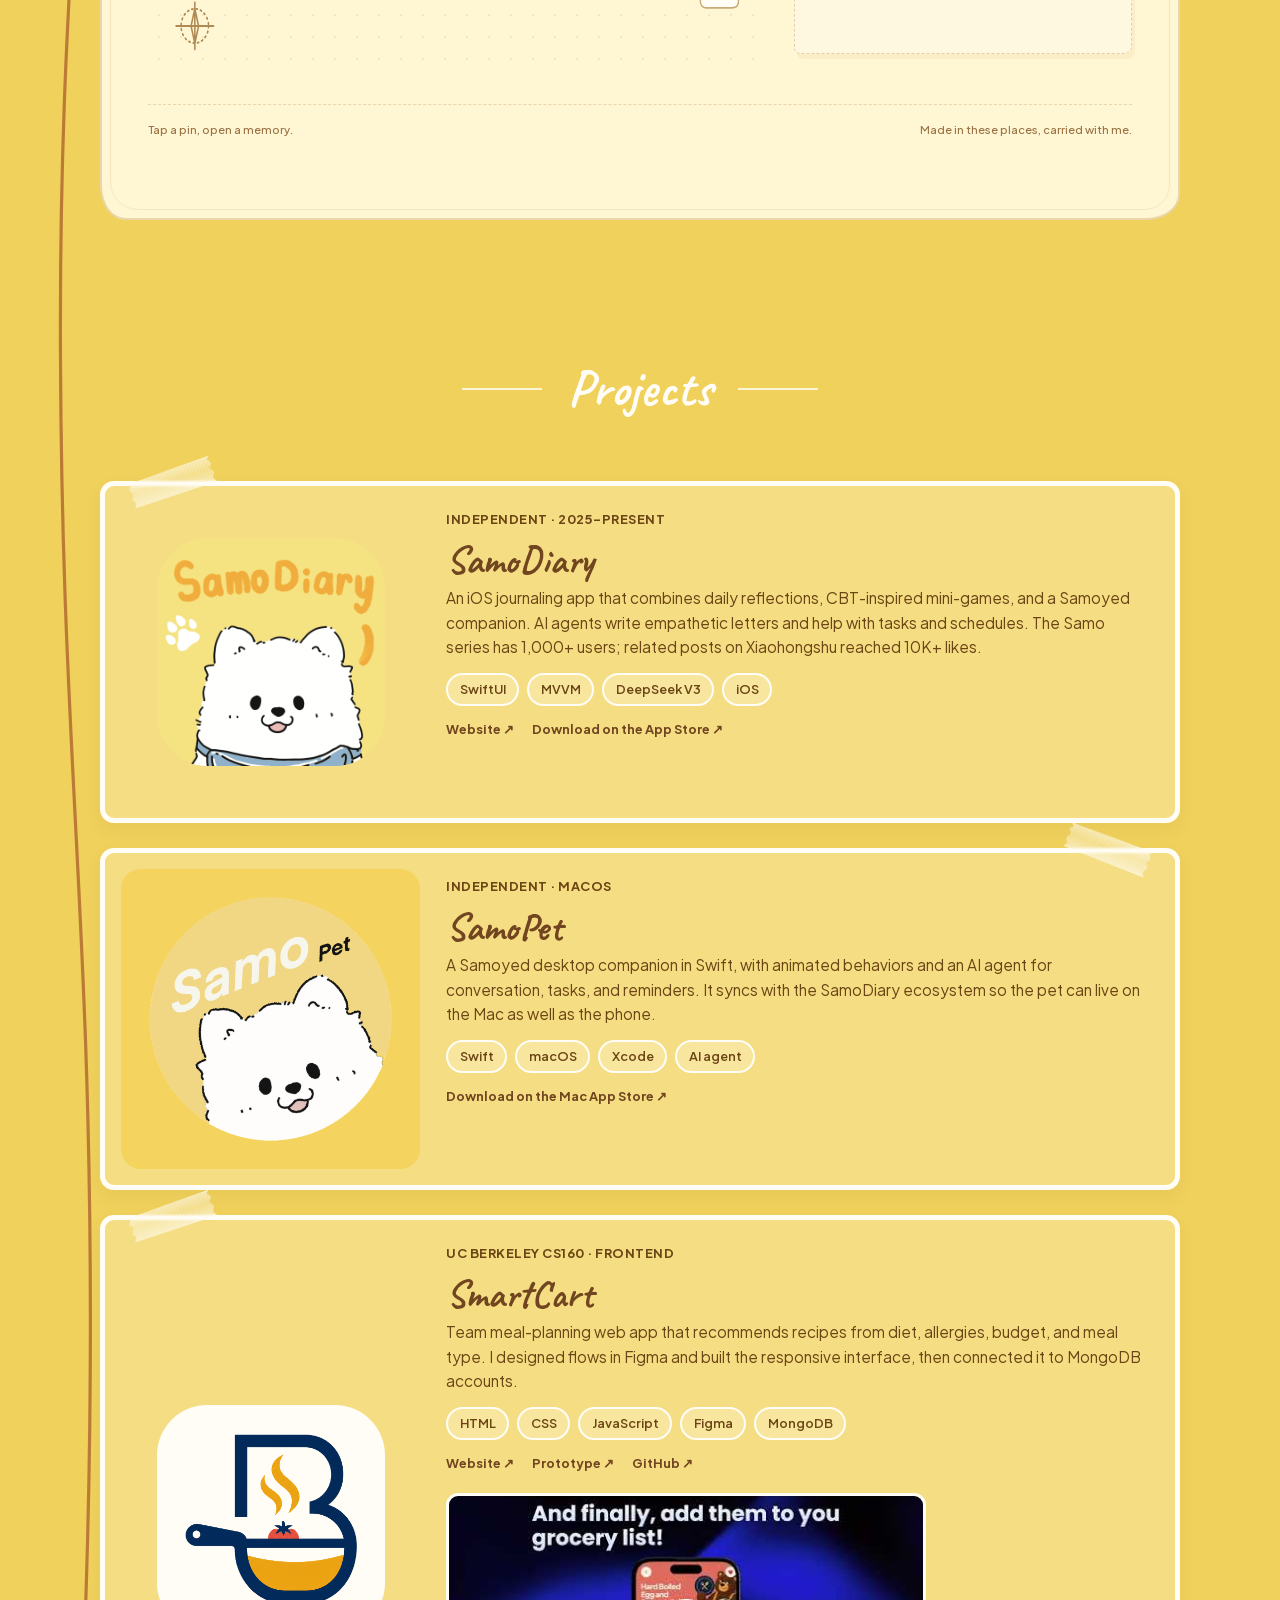
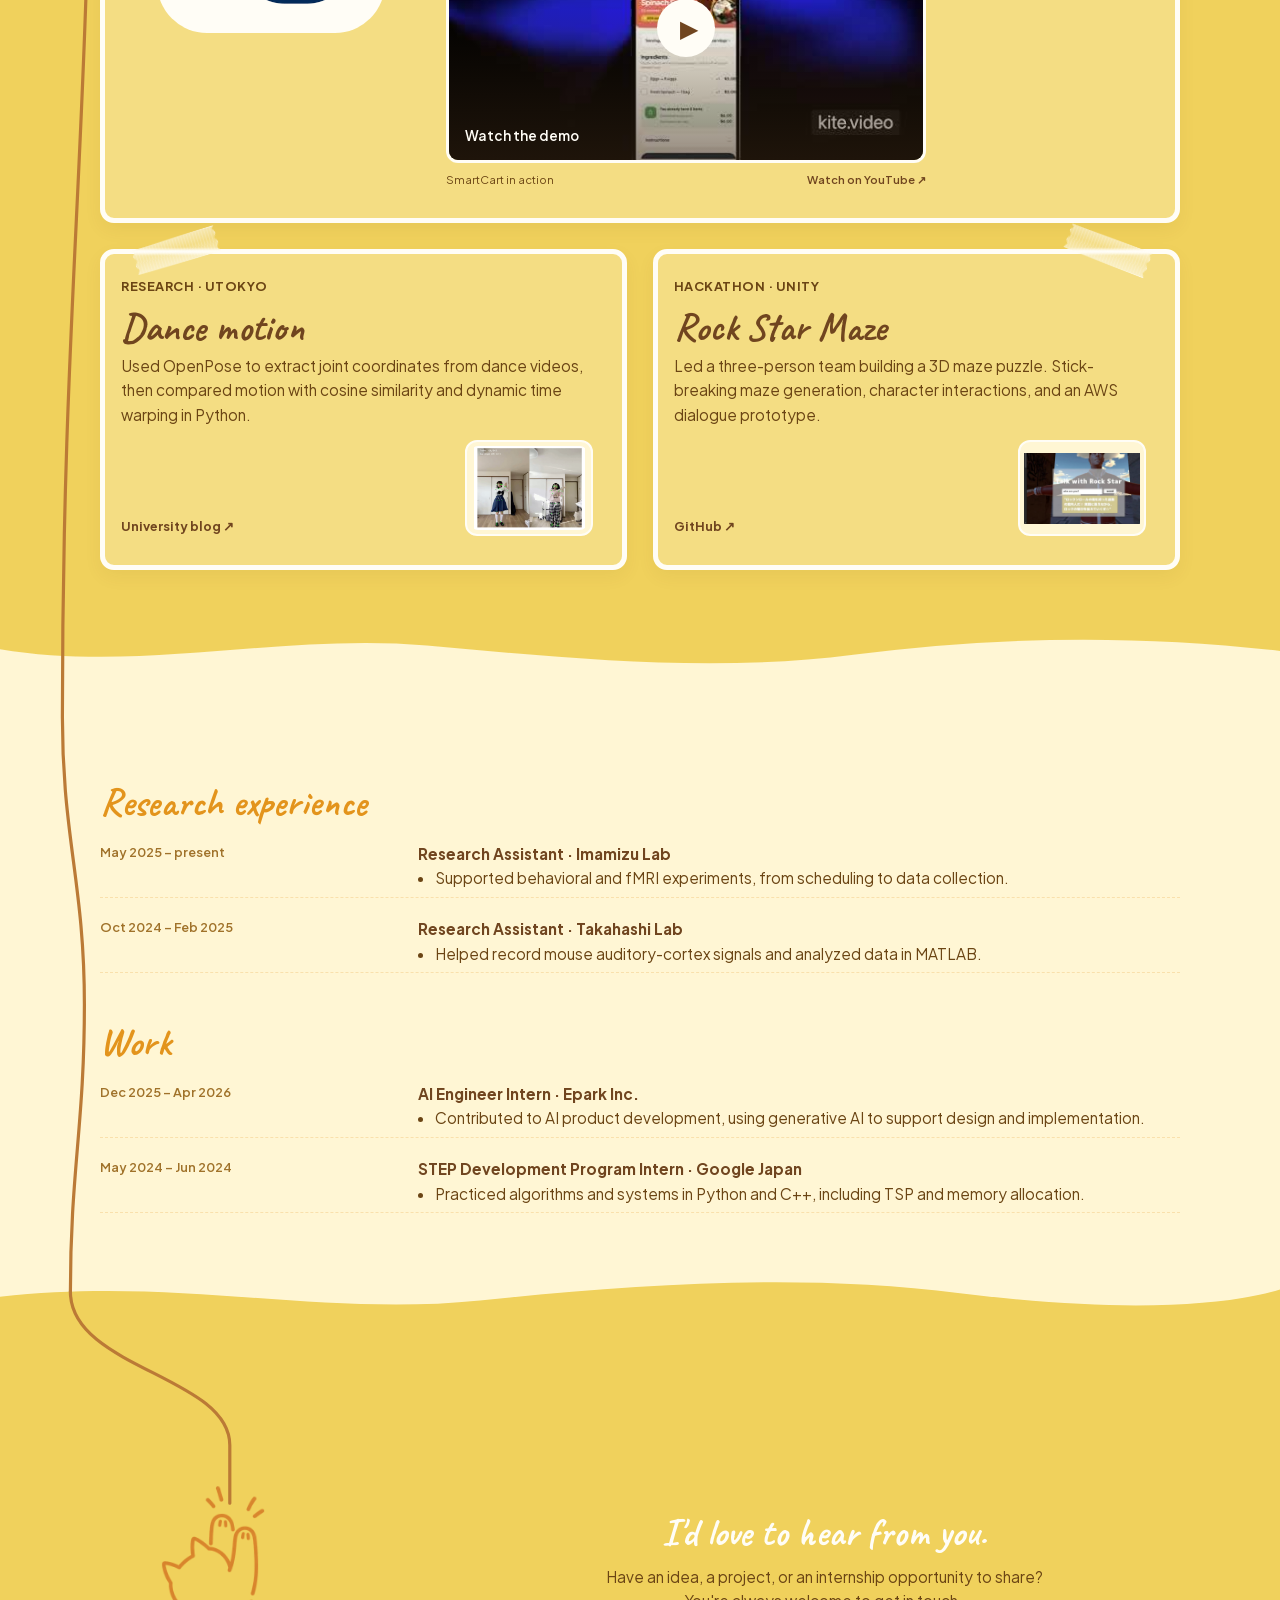
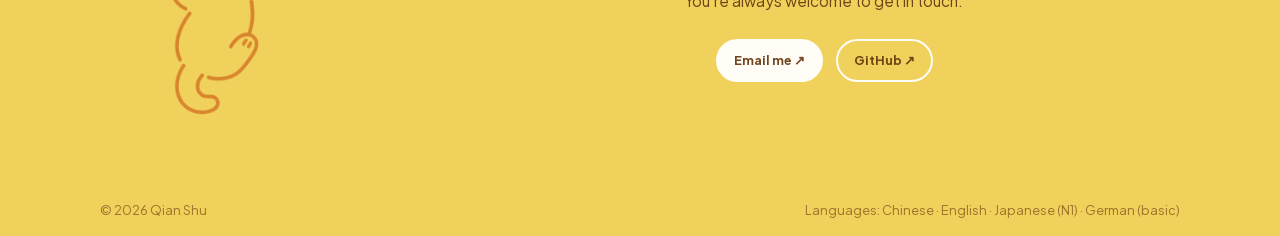
==== commit 52646011: "misdeleted indext.html" ====
--- a/index.html
+++ b/index.html
@@ -16,6 +16,7 @@
         } catch {}
     </script>
     <link rel="stylesheet" href="portfolio-assets/memory-map.css">
+    <link rel="stylesheet" href="portfolio-assets/journey.css">
     <style>
         /* Local, preloaded fonts avoid late swaps from a third-party font service. */
         @font-face {
@@ -1193,7 +1194,7 @@
         <path id="yarn-path"></path>
         <path id="yarn-tail"></path>
     </svg>
-    <button class="yarn" id="yarn" type="button" aria-label="Follow the yarn ball to the next page">
+    <button class="yarn" id="yarn" type="button" aria-label="Follow the yarn on a full-page tour" aria-pressed="false">
         <svg viewBox="-20 -20 40 40" fill="none" stroke="currentColor" stroke-width="3.2" stroke-linecap="round" stroke-linejoin="round">
             <defs><clipPath id="yarn-windings"><circle r="15.3" stroke="none"/></clipPath></defs>
             <circle r="16.4"/>
@@ -1750,19 +1751,9 @@
     <script src="portfolio-assets/i18n.js"></script>
     <script src="portfolio-assets/music.js"></script>
     <script src="portfolio-assets/memory-map.js"></script>
+    <script src="portfolio-assets/journey.js"></script>
     <script>
     document.addEventListener('DOMContentLoaded', () => {
-        const observer = new IntersectionObserver((entries) => {
-            entries.forEach(entry => {
-                if (entry.isIntersecting) entry.target.classList.add('visible');
-            });
-        }, { threshold: 0.1, rootMargin: '0px 0px -50px 0px' });
-        document.querySelectorAll('.reveal').forEach(el => {
-            observer.observe(el);
-            const rect = el.getBoundingClientRect();
-            if (rect.top < window.innerHeight && rect.bottom > 0) el.classList.add('visible');
-        });
-
         const i18n = window.portfolioI18n;
         const t = i18n.t;
         const reduce = window.matchMedia('(prefers-reduced-motion: reduce)').matches;
@@ -2275,8 +2266,6 @@
 
         };
         const lookers = [...document.querySelectorAll('[data-look]')];
-        const stops = ['#me', '#work', '#memory-map', '#experience', '#contact'];
-        let stopIndex = 0;
 
         const layoutYarn = () => {
             if (!yarn || !svg || !path) return;
@@ -2383,58 +2372,59 @@
             }
         };
 
-        if (grabCat) {
-            grabCat.addEventListener('click', () => {
-                if (catPlaying) return;
-                playSound(jumpSound);
-                catPlaying = true;
-                grabCat.classList.add('is-playing');
-                if (reduce) {
-                    yarnLift = 32;
+        const jumpCat = (onCatch = () => {}) => {
+            if (!grabCat || catPlaying) return false;
+            playSound(jumpSound);
+            catPlaying = true;
+            grabCat.classList.add('is-playing');
+            if (reduce) {
+                yarnLift = 32;
+                drawYarnTail();
+                setTimeout(onCatch, 200);
+                setTimeout(() => {
+                    yarnLift = 0;
                     drawYarnTail();
-                    setTimeout(() => {
-                        yarnLift = 0;
-                        drawYarnTail();
-                        catPlaying = false;
-                        grabCat.classList.remove('is-playing');
-                    }, 500);
-                    return;
+                    catPlaying = false;
+                    grabCat.classList.remove('is-playing');
+                }, 500);
+                return true;
+            }
+            grabCat.querySelector('.pet-face').animate([
+                { transform: 'translateY(0) scale(1)', filter: 'none', offset: 0 },
+                { transform: 'translateY(4px) scale(1.04, 0.95)', filter: 'none', offset: 0.12 },
+                { transform: 'translateY(-54px) rotate(-7deg) scale(0.98, 1.04)', filter: 'drop-shadow(0 8px 0 rgba(227, 148, 28, 0.12))', offset: 0.36 },
+                { transform: 'translateY(-42px) rotate(5deg)', filter: 'drop-shadow(0 8px 0 rgba(227, 148, 28, 0.12))', offset: 0.5 },
+                { transform: 'translateY(2px) scale(1.04, 0.96)', filter: 'none', offset: 0.73 },
+                { transform: 'translateY(0) scale(1)', filter: 'none', offset: 1 }
+            ], { duration: 1400, easing: 'ease-in-out' });
+            const started = performance.now();
+            let caught = false;
+            const frames = [[0, 0], [0.14, -10], [0.38, 128], [0.58, 128], [1, 0]];
+            const teaseYarn = now => {
+                const progress = Math.min(1, (now - started) / 1400);
+                if (!caught && progress >= .36) { caught = true; onCatch(); }
+                let i = 1;
+                while (i < frames.length - 1 && progress > frames[i][0]) i++;
+                const [t0, y0] = frames[i - 1];
+                const [t1, y1] = frames[i];
+                const phase = (progress - t0) / (t1 - t0);
+                const eased = phase * phase * (3 - 2 * phase);
+                yarnLift = y0 + (y1 - y0) * eased;
+                drawYarnTail();
+                if (progress < 1) requestAnimationFrame(teaseYarn);
+                else {
+                    catPlaying = false;
+                    grabCat.classList.remove('is-playing');
                 }
-                grabCat.querySelector('.pet-face').animate([
-                    { transform: 'translateY(0) scale(1)', filter: 'none', offset: 0 },
-                    { transform: 'translateY(4px) scale(1.04, 0.95)', filter: 'none', offset: 0.12 },
-                    { transform: 'translateY(-54px) rotate(-7deg) scale(0.98, 1.04)', filter: 'drop-shadow(0 8px 0 rgba(227, 148, 28, 0.12))', offset: 0.36 },
-                    { transform: 'translateY(-42px) rotate(5deg)', filter: 'drop-shadow(0 8px 0 rgba(227, 148, 28, 0.12))', offset: 0.5 },
-                    { transform: 'translateY(2px) scale(1.04, 0.96)', filter: 'none', offset: 0.73 },
-                    { transform: 'translateY(0) scale(1)', filter: 'none', offset: 1 }
-                ], { duration: 1400, easing: 'ease-in-out' });
-                const started = performance.now();
-                const frames = [[0, 0], [0.14, -10], [0.38, 128], [0.58, 128], [1, 0]];
-                const teaseYarn = now => {
-                    const progress = Math.min(1, (now - started) / 1400);
-                    let i = 1;
-                    while (i < frames.length - 1 && progress > frames[i][0]) i++;
-                    const [t0, y0] = frames[i - 1];
-                    const [t1, y1] = frames[i];
-                    const phase = (progress - t0) / (t1 - t0);
-                    const eased = phase * phase * (3 - 2 * phase);
-                    yarnLift = y0 + (y1 - y0) * eased;
-                    drawYarnTail();
-                    if (progress < 1) requestAnimationFrame(teaseYarn);
-                    else {
-                        catPlaying = false;
-                        grabCat.classList.remove('is-playing');
-                    }
-                };
-                requestAnimationFrame(teaseYarn);
-            });
-        }
+            };
+            requestAnimationFrame(teaseYarn);
+            return true;
+        };
+        if (grabCat) grabCat.addEventListener('click', () => jumpCat());
 
         if (yarn) {
             yarn.addEventListener('click', () => {
-                const target = document.querySelector(stops[stopIndex % stops.length]);
-                stopIndex += 1;
-                if (target) target.scrollIntoView({ behavior: reduce ? 'auto' : 'smooth' });
+                window.portfolioJourney?.startTour({ jump: jumpCat });
             });
         }
 
--- a/portfolio-assets/journey.css
+++ b/portfolio-assets/journey.css
@@ -0,0 +1,23 @@
+/* Small, one-time entrances; navigation keeps the browser's native scrolling. */
+.journey-reveal { opacity: 0; }
+.journey-yarn {
+    position: fixed; top: 0; left: 0; width: 28px; height: 28px;
+    z-index: 9; pointer-events: none; color: var(--yarn-ink);
+}
+.journey-yarn svg { display: block; width: 100%; height: 100%; overflow: visible; }
+.journey-yarn svg > circle { fill: var(--cream); }
+.journey-yarn svg path { stroke-width: 1.8px; }
+.journey-yarn.is-touring { width: 34px; height: 34px; }
+.yarn.yarn-on-tour { opacity: 0; }
+.journey-stop {
+    position: fixed; right: 18px; bottom: max(18px, env(safe-area-inset-bottom)); z-index: 12;
+    padding: 9px 16px; border: 1px solid #c8a66c; border-radius: 24px;
+    background: var(--cream); color: var(--ink-strong); font: 500 .8rem / 1.5 var(--font-body); cursor: pointer;
+}
+.journey-stop:focus-visible { outline: 2px dashed currentColor; outline-offset: 4px; }
+@media (max-width: 768px) { .journey-yarn.is-touring { width: 26px; height: 26px; } }
+@media (max-width: 768px) { .journey-yarn { width: 16px; height: 16px; } }
+@media (prefers-reduced-motion: reduce) {
+    .journey-reveal { opacity: 1; }
+    .journey-yarn { display: none; }
+}
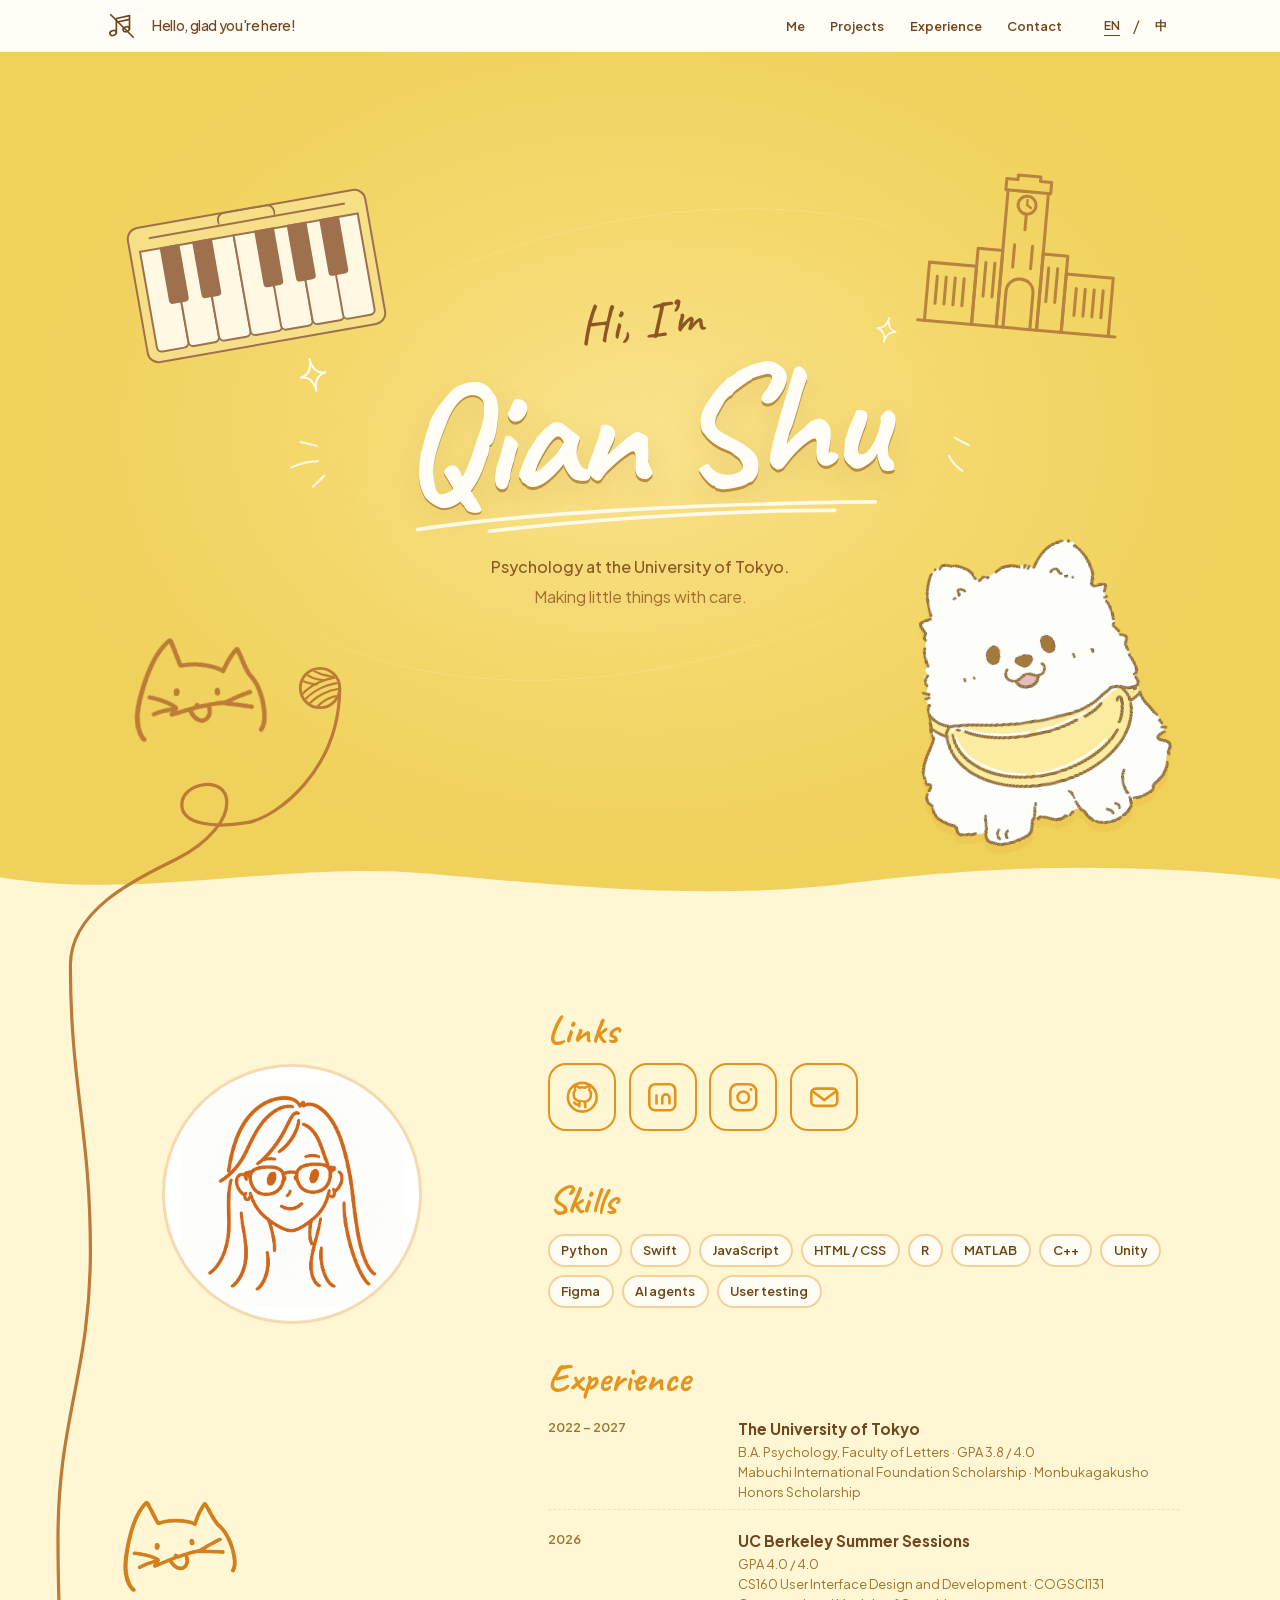
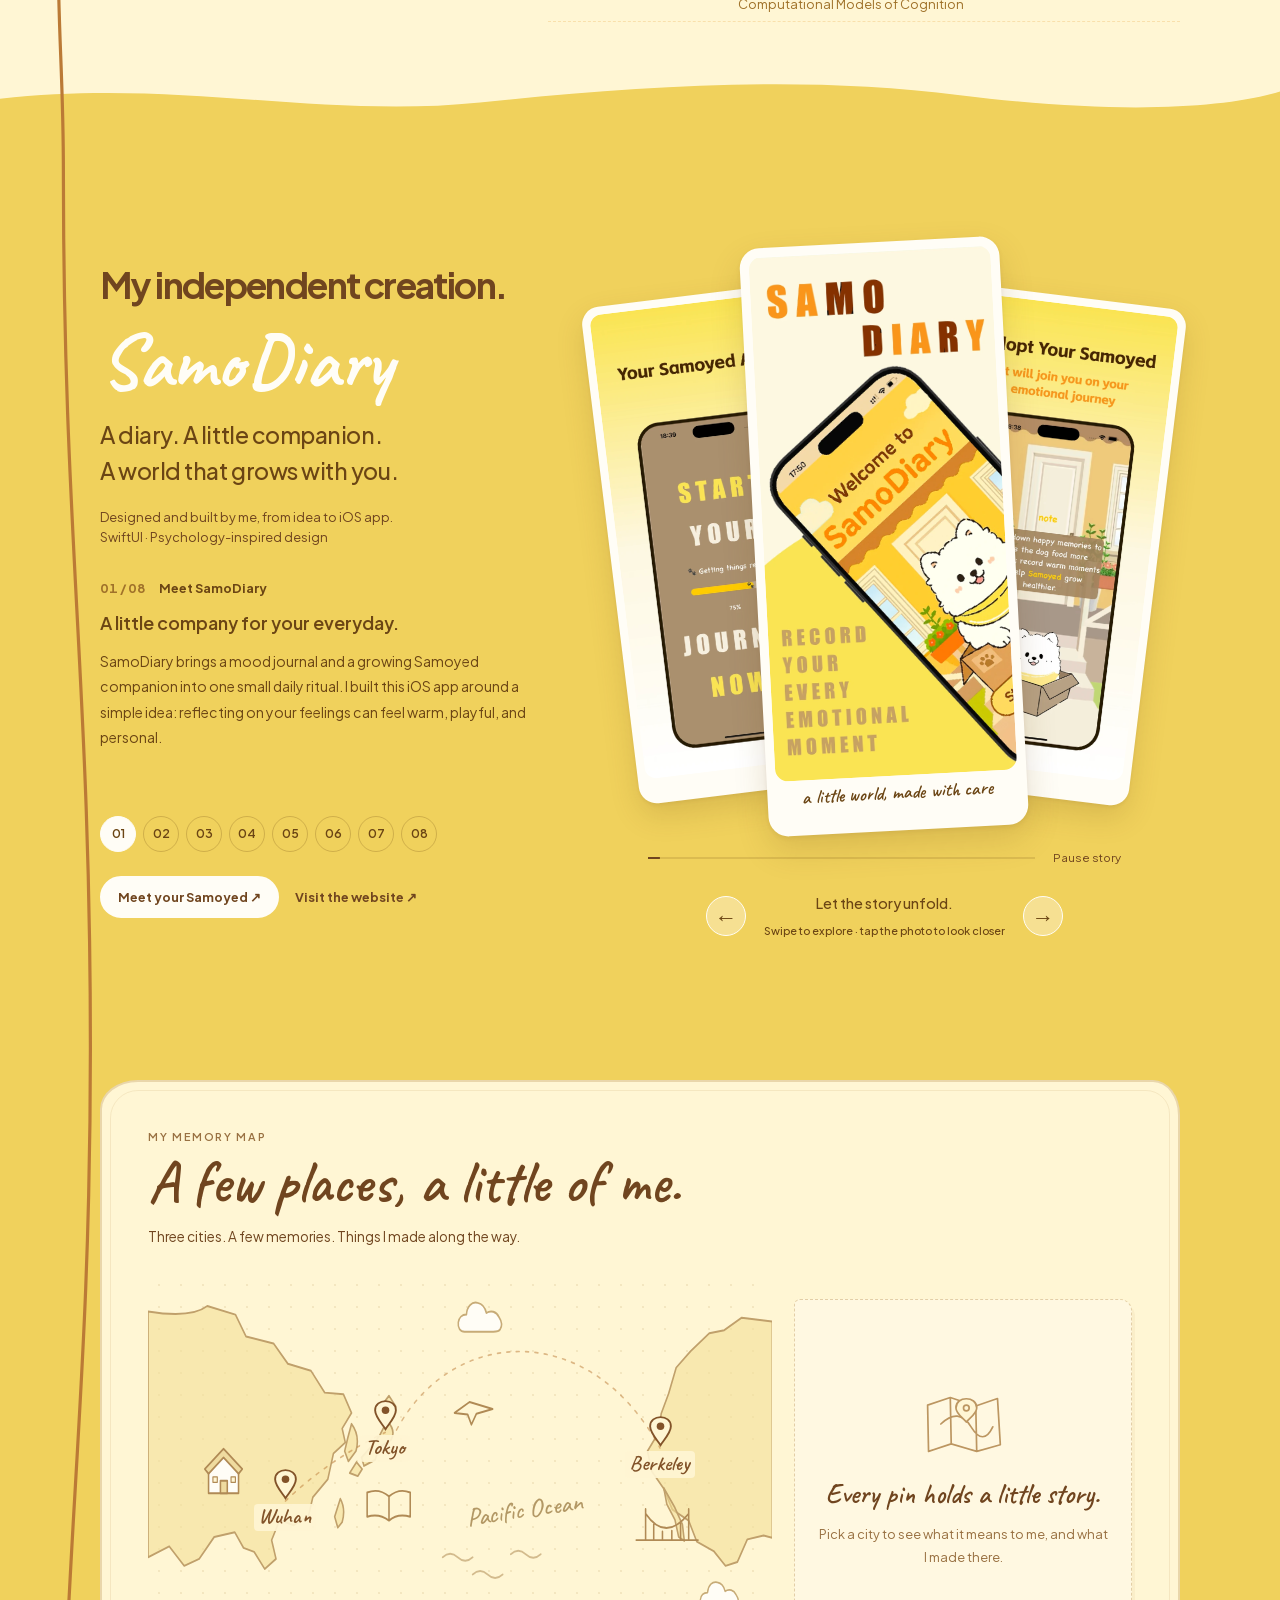
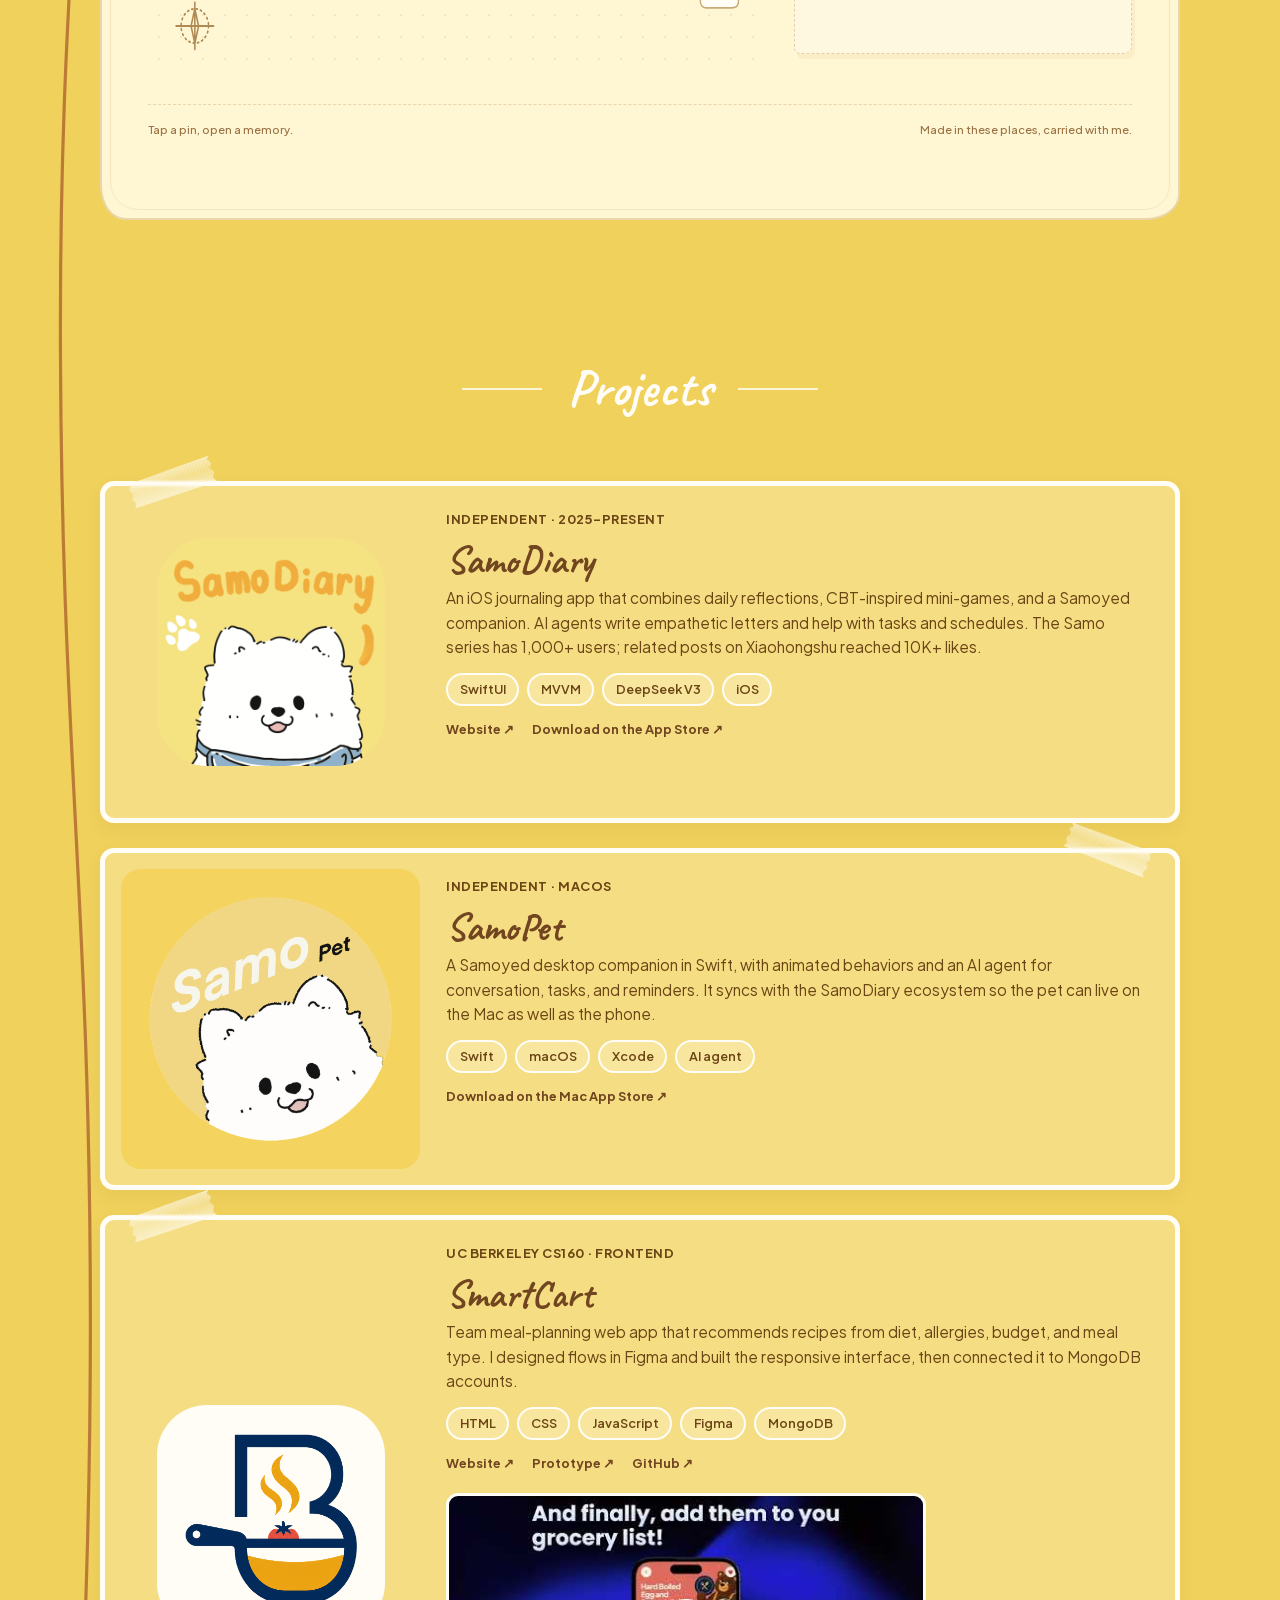
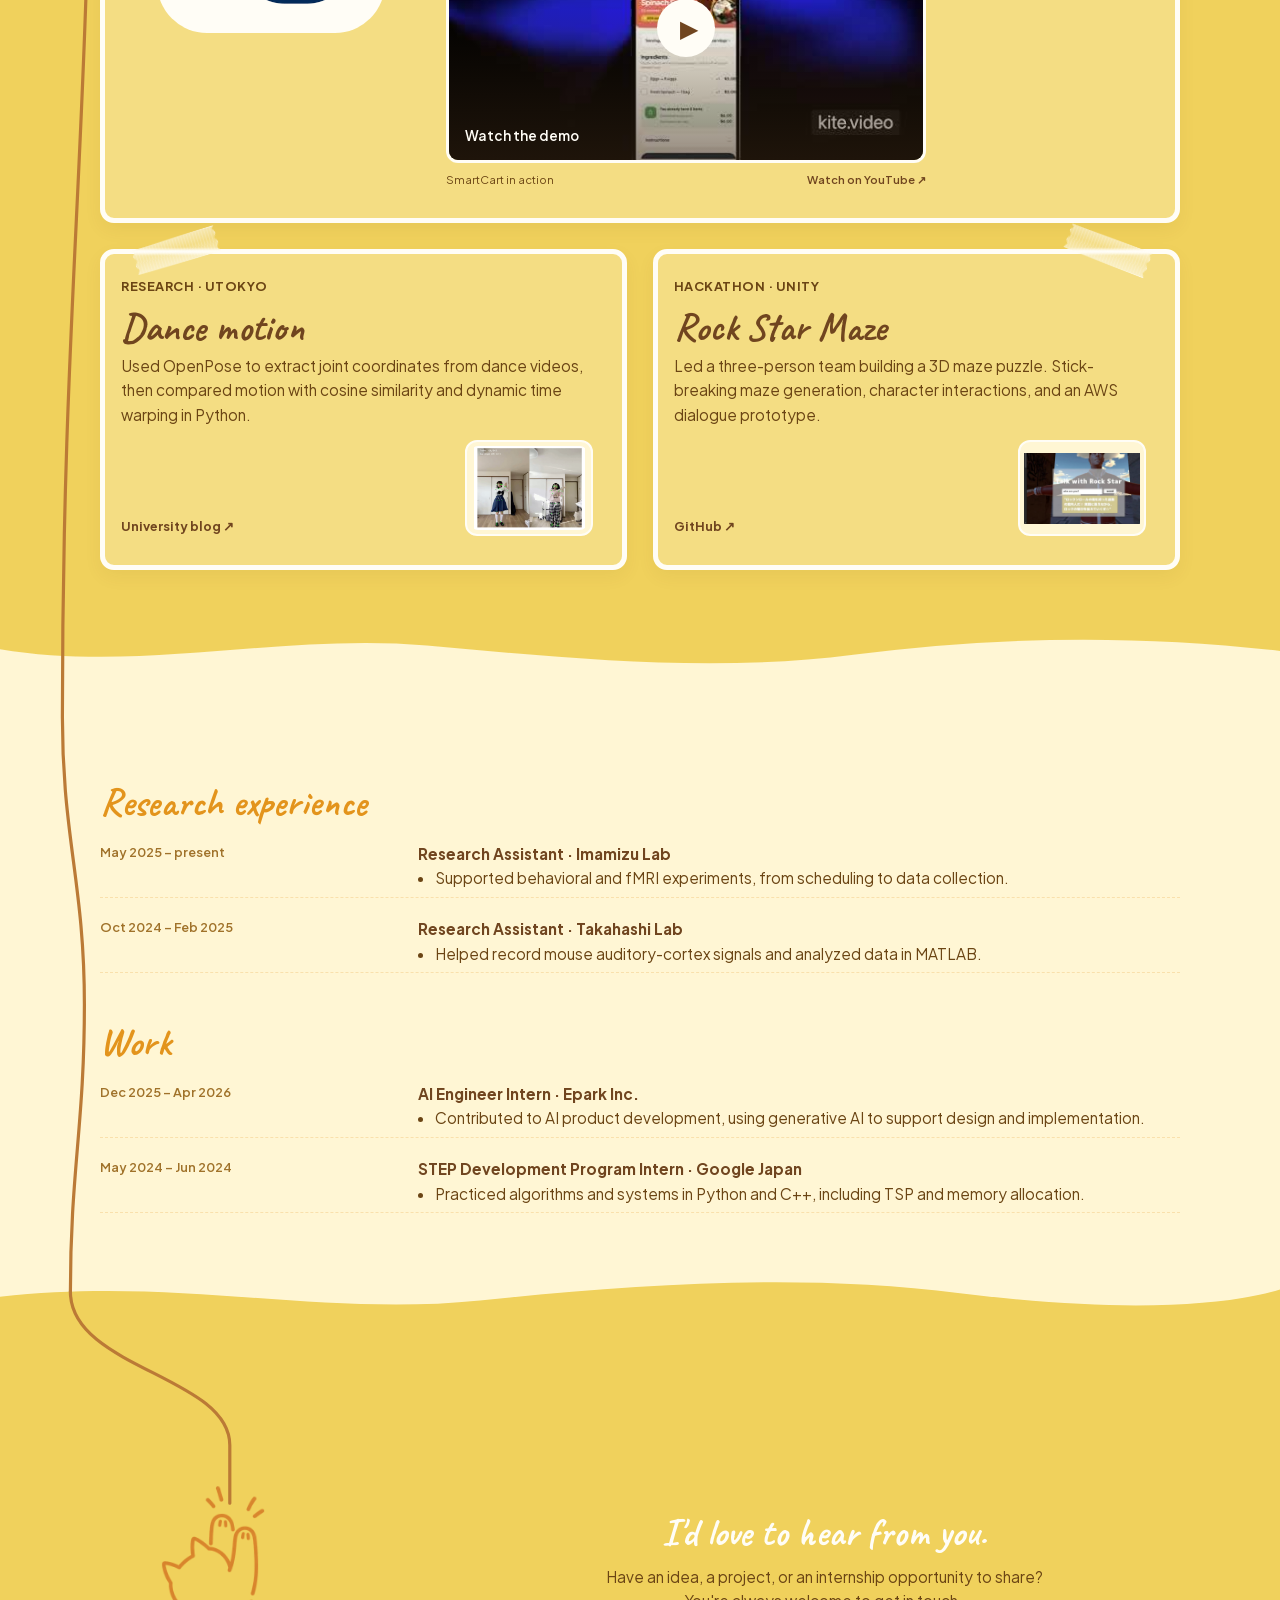
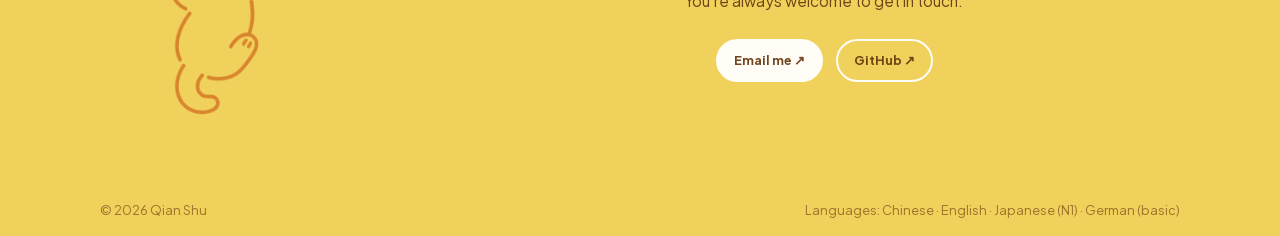
==== commit b9428bdb: "Add click and browse-time analytics with Clarity. Wire the site to Microsoft Clarity so visits, clic" ====
--- a/index.html
+++ b/index.html
@@ -14,7 +14,12 @@
         try {
             if (localStorage.getItem('qian-site-language') === 'zh') document.documentElement.lang = 'zh-CN';
         } catch {}
+        window.QIAN_ANALYTICS = {
+            clarity: 'yodflnq83z',
+            ga4: ''
+        };
     </script>
+    <script src="portfolio-assets/analytics.js" defer></script>
     <link rel="stylesheet" href="portfolio-assets/memory-map.css">
     <link rel="stylesheet" href="portfolio-assets/journey.css">
     <style>
